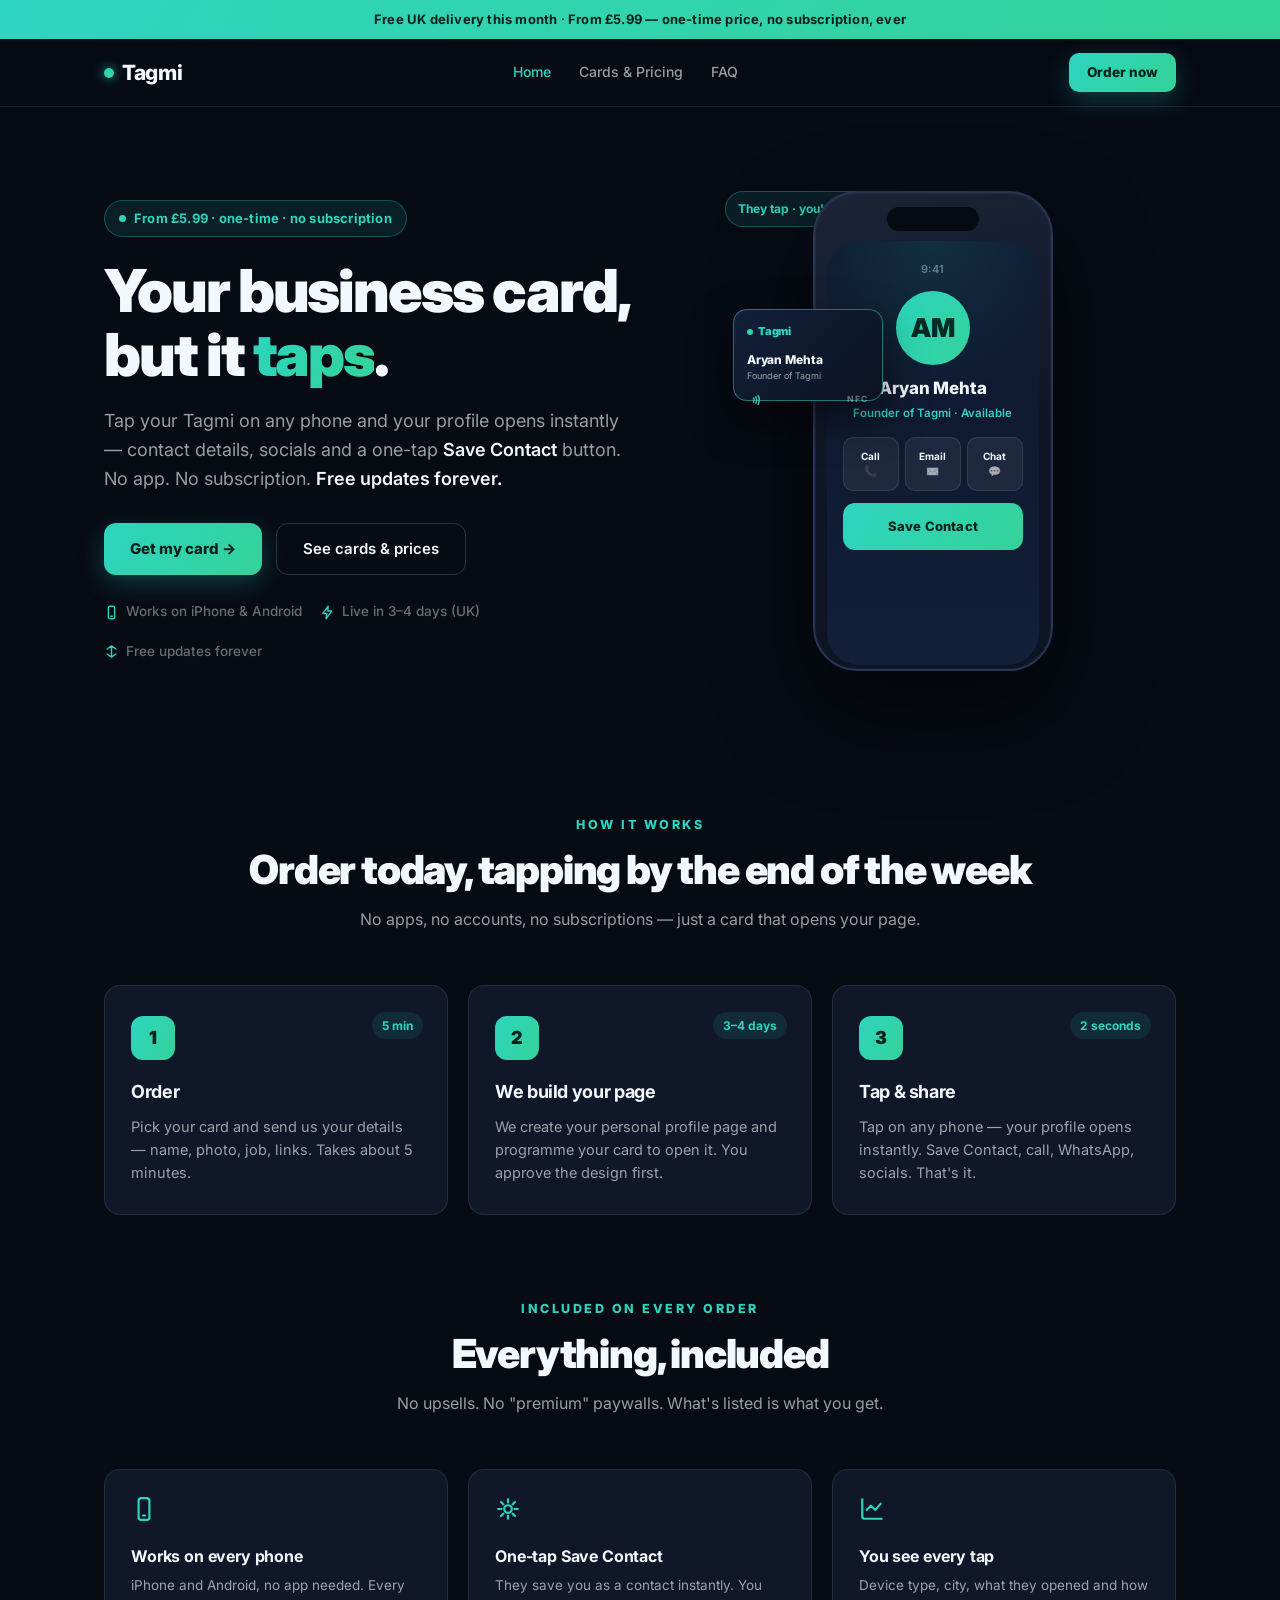
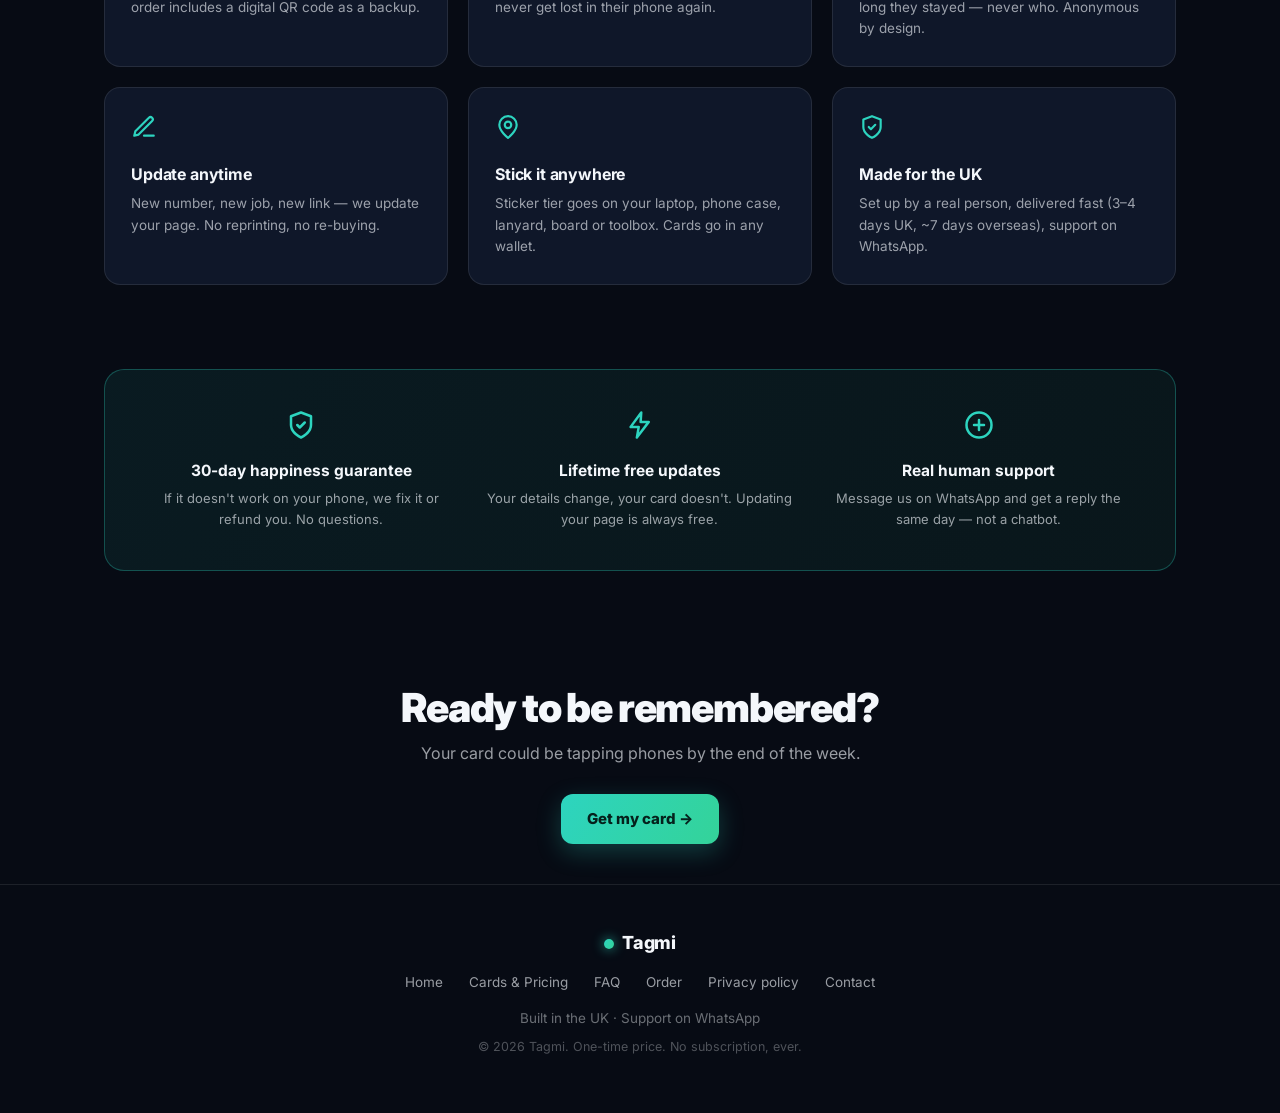
==== index.html @ ae275958 "Multi-page storefront: home, cards & pricing, order form with live total + add-ons, FAQ; cheaper tie" ====
<!DOCTYPE html>
<html lang="en">
<head>
    <meta charset="UTF-8">
    <meta name="viewport" content="width=device-width, initial-scale=1.0">
    <title>Tagmi — NFC Business Cards from £5.99 (no subscription)</title>
    <meta name="description" content="Tap your Tagmi on any phone — your contact details, socials and Save Contact open instantly. From £5.99 one-time, no app, no subscription, free updates forever.">
    <meta property="og:title" content="Tagmi — NFC Business Cards from £5.99">
    <meta property="og:description" content="One tap shares your contact details. No app. No subscription. Free updates forever.">
    <meta property="og:type" content="website">
    <meta name="theme-color" content="#070B14">
    <link rel="icon" href="data:image/svg+xml,%3Csvg xmlns='http://www.w3.org/2000/svg' viewBox='0 0 32 32'%3E%3Cdefs%3E%3ClinearGradient id='g' x1='0' y1='0' x2='1' y2='1'%3E%3Cstop offset='0' stop-color='%232DD4BF'/%3E%3Cstop offset='1' stop-color='%2334D399'/%3E%3C/linearGradient%3E%3C/defs%3E%3Crect width='32' height='32' rx='8' fill='url(%23g)'/%3E%3Ctext x='16' y='23' font-family='Arial,sans-serif' font-size='19' font-weight='800' fill='%23070B14' text-anchor='middle'%3ET%3C/text%3E%3C/svg%3E">
    <link rel="preconnect" href="https://fonts.googleapis.com">
    <link rel="preconnect" href="https://fonts.gstatic.com" crossorigin>
    <link href="https://fonts.googleapis.com/css2?family=Inter:wght@400;500;600;700;800;900&display=swap" rel="stylesheet">
    <link rel="stylesheet" href="style.css">
</head>
<body>
    <div class="announce">Free UK delivery this month <span>·</span> From £5.99 — one-time price, no subscription, ever</div>

    <nav>
        <div class="nav-inner">
            <a class="logo" href="index.html"><span class="dot"></span>Tagmi</a>
            <div class="nav-links">
                <a href="index.html" class="active">Home</a>
                <a href="cards.html">Cards &amp; Pricing</a>
                <a href="faq.html">FAQ</a>
            </div>
            <a class="btn small" href="order.html">Order now</a>
        </div>
    </nav>

    <header class="hero" id="top">
        <div class="container hero-grid">
            <div>
                <div class="kicker"><span class="pulse"></span>From £5.99 · one-time · no subscription</div>
                <h1>Your business card,<br>but it <span class="grad">taps</span>.</h1>
                <p class="hero-sub">Tap your Tagmi on any phone and your profile opens instantly — contact details, socials and a one-tap <strong>Save Contact</strong> button. No app. No subscription. <strong>Free updates forever.</strong></p>
                <div class="hero-ctas">
                    <a class="btn" href="order.html">Get my card →</a>
                    <a class="btn ghost" href="cards.html">See cards &amp; prices</a>
                </div>
                <div class="hero-trust">
                    <span><svg viewBox="0 0 24 24" fill="none" stroke-width="2.2" stroke-linecap="round" stroke-linejoin="round"><rect x="7" y="2" width="10" height="20" rx="2.5"/><line x1="11" y1="18" x2="13" y2="18"/></svg>Works on iPhone &amp; Android</span>
                    <span><svg viewBox="0 0 24 24" fill="none" stroke-width="2.2" stroke-linecap="round" stroke-linejoin="round"><path d="M13 2 4.5 13.5H11L9.5 22 19 9.5h-6.5L13 2z"/></svg>Live in 3–4 days (UK)</span>
                    <span><svg viewBox="0 0 24 24" fill="none" stroke-width="2.2" stroke-linecap="round" stroke-linejoin="round"><path d="M12 3v18M5 8l7-5 7 5M5 16l7 5 7-5"/></svg>Free updates forever</span>
                </div>
            </div>

            <div class="stage">
                <div class="float-note">They tap · you're saved</div>
                <div class="phone">
                    <div class="notch"></div>
                    <div class="screen">
                        <div class="time">9:41</div>
                        <div class="ava">AM</div>
                        <div class="nm">Aryan Mehta</div>
                        <div class="st">Founder of Tagmi · Available</div>
                        <div class="row">
                            <div class="chip"><b>Call</b>📞</div>
                            <div class="chip"><b>Email</b>✉️</div>
                            <div class="chip"><b>Chat</b>💬</div>
                        </div>
                        <div class="save">Save Contact</div>
                    </div>
                    <span class="tap-ring r2"></span>
                    <span class="tap-ring r3"></span>
                    <span class="tap-ring r4"></span>
                </div>
                <div class="tap-card">
                    <div class="tc-logo"><span class="dot"></span>Tagmi</div>
                    <div class="tc-name">Aryan Mehta</div>
                    <div class="tc-role">Founder of Tagmi</div>
                    <div class="tc-nfc">
                        <svg viewBox="0 0 24 24" fill="none" stroke-width="2.4" stroke-linecap="round"><path d="M6 8.5a8 8 0 0 1 0 7M10 6.5a12 12 0 0 1 0 11M14 4.5a16 16 0 0 1 0 15"/></svg>
                        <span>NFC</span>
                    </div>
                </div>
            </div>
        </div>
    </header>

    <section id="how">
        <div class="container">
            <div class="eyebrow">How it works</div>
            <h2>Order today, tapping by the end of the week</h2>
            <p class="sub">No apps, no accounts, no subscriptions — just a card that opens your page.</p>
            <div class="steps">
                <div class="step">
                    <div class="num">1</div>
                    <h3>Order</h3>
                    <p>Pick your card and send us your details — name, photo, job, links. Takes about 5 minutes.</p>
                    <span class="time">5 min</span>
                </div>
                <div class="step">
                    <div class="num">2</div>
                    <h3>We build your page</h3>
                    <p>We create your personal profile page and programme your card to open it. You approve the design first.</p>
                    <span class="time">3–4 days</span>
                </div>
                <div class="step">
                    <div class="num">3</div>
                    <h3>Tap &amp; share</h3>
                    <p>Tap on any phone — your profile opens instantly. Save Contact, call, WhatsApp, socials. That's it.</p>
                    <span class="time">2 seconds</span>
                </div>
            </div>
        </div>
    </section>

    <section id="included" style="padding-top: 0">
        <div class="container">
            <div class="eyebrow">Included on every order</div>
            <h2>Everything, included</h2>
            <p class="sub">No upsells. No "premium" paywalls. What's listed is what you get.</p>
            <div class="inc-grid">
                <div class="inc">
                    <svg viewBox="0 0 24 24" fill="none" stroke-width="2" stroke-linecap="round" stroke-linejoin="round"><rect x="7" y="2" width="10" height="20" rx="2.5"/><line x1="11" y1="18" x2="13" y2="18"/></svg>
                    <h4>Works on every phone</h4>
                    <p>iPhone and Android, no app needed. Every order includes a digital QR code as a backup.</p>
                </div>
                <div class="inc">
                    <svg viewBox="0 0 24 24" fill="none" stroke-width="2" stroke-linecap="round" stroke-linejoin="round"><path d="M12 3v3M12 18v3M3 12h3M18 12h3M5.6 5.6l2.1 2.1M16.3 16.3l2.1 2.1M5.6 18.4l2.1-2.1M16.3 7.7l2.1-2.1"/><circle cx="12" cy="12" r="3.5"/></svg>
                    <h4>One-tap Save Contact</h4>
                    <p>They save you as a contact instantly. You never get lost in their phone again.</p>
                </div>
                <div class="inc">
                    <svg viewBox="0 0 24 24" fill="none" stroke-width="2" stroke-linecap="round" stroke-linejoin="round"><path d="M3 3v16a2 2 0 0 0 2 2h16"/><path d="M7 13l4-4 4 4 5-6"/></svg>
                    <h4>You see every tap</h4>
                    <p>Device type, city, what they opened and how long they stayed — never who. Anonymous by design.</p>
                </div>
                <div class="inc">
                    <svg viewBox="0 0 24 24" fill="none" stroke-width="2" stroke-linecap="round" stroke-linejoin="round"><path d="M12 20h9"/><path d="M16.5 3.5a2.1 2.1 0 0 1 3 3L7 19l-4 1 1-4L16.5 3.5z"/></svg>
                    <h4>Update anytime</h4>
                    <p>New number, new job, new link — we update your page. No reprinting, no re-buying.</p>
                </div>
                <div class="inc">
                    <svg viewBox="0 0 24 24" fill="none" stroke-width="2" stroke-linecap="round" stroke-linejoin="round"><path d="M20 10c0 6-8 12-8 12s-8-6-8-12a8 8 0 0 1 16 0z"/><circle cx="12" cy="10" r="3"/></svg>
                    <h4>Stick it anywhere</h4>
                    <p>Sticker tier goes on your laptop, phone case, lanyard, board or toolbox. Cards go in any wallet.</p>
                </div>
                <div class="inc">
                    <svg viewBox="0 0 24 24" fill="none" stroke-width="2" stroke-linecap="round" stroke-linejoin="round"><path d="M12 22s8-3.5 8-10V5l-8-3-8 3v7c0 6.5 8 10 8 10z"/><path d="m9 12 2 2 4-4"/></svg>
                    <h4>Made for the UK</h4>
                    <p>Set up by a real person, delivered fast (3–4 days UK, ~7 days overseas), support on WhatsApp.</p>
                </div>
            </div>
        </div>
    </section>

    <section id="guarantee" style="padding-top: 0">
        <div class="container">
            <div class="guarantee">
                <div class="g">
                    <svg viewBox="0 0 24 24" fill="none" stroke-width="2" stroke-linecap="round" stroke-linejoin="round"><path d="M12 22s8-3.5 8-10V5l-8-3-8 3v7c0 6.5 8 10 8 10z"/><path d="m9 12 2 2 4-4"/></svg>
                    <h4>30-day happiness guarantee</h4>
                    <p>If it doesn't work on your phone, we fix it or refund you. No questions.</p>
                </div>
                <div class="g">
                    <svg viewBox="0 0 24 24" fill="none" stroke-width="2" stroke-linecap="round" stroke-linejoin="round"><path d="M13 2 4.5 13.5H11L9.5 22 19 9.5h-6.5L13 2z"/></svg>
                    <h4>Lifetime free updates</h4>
                    <p>Your details change, your card doesn't. Updating your page is always free.</p>
                </div>
                <div class="g">
                    <svg viewBox="0 0 24 24" fill="none" stroke-width="2" stroke-linecap="round" stroke-linejoin="round"><circle cx="12" cy="12" r="10"/><path d="M8 12h8M12 8v8"/></svg>
                    <h4>Real human support</h4>
                    <p>Message us on WhatsApp and get a reply the same day — not a chatbot.</p>
                </div>
            </div>
        </div>
    </section>

    <section class="final-cta">
        <div class="container">
            <h2>Ready to be remembered?</h2>
            <p>Your card could be tapping phones by the end of the week.</p>
            <a class="btn" href="order.html">Get my card →</a>
        </div>
    </section>

    <footer>
        <div class="logo"><span class="dot"></span>Tagmi</div>
        <div class="f-links">
            <a href="index.html">Home</a>
            <a href="cards.html">Cards &amp; Pricing</a>
            <a href="faq.html">FAQ</a>
            <a href="order.html">Order</a>
            <a href="privacy.html">Privacy policy</a>
            <a href="mailto:aryanjigar.jmehta@gmail.com">Contact</a>
        </div>
        <p>Built in the UK · Support on WhatsApp</p>
        <p class="f-note" style="margin-top:8px">© 2026 Tagmi. One-time price. No subscription, ever.</p>
    </footer>
</body>
</html>
---- style.css ----
/* Tagmi — shared styles for the whole shop */

:root {
    --bg: #070B14;
    --bg-soft: #0C1322;
    --bg-card: #0F1729;
    --line: rgba(255, 255, 255, 0.09);
    --line-strong: rgba(255, 255, 255, 0.16);
    --text: #F4F7FB;
    --muted: rgba(244, 247, 251, 0.62);
    --dim: rgba(244, 247, 251, 0.42);
    --accent: #2DD4BF;
    --accent-2: #34D399;
    --grad: linear-gradient(120deg, #2DD4BF 0%, #34D399 100%);
    --whatsapp: #25D366;
    --radius: 16px;
    --font: 'Inter', -apple-system, BlinkMacSystemFont, 'Segoe UI', Roboto, sans-serif;
}

* { margin: 0; padding: 0; box-sizing: border-box; }
html { scroll-behavior: smooth; }
body {
    font-family: var(--font);
    background: var(--bg);
    color: var(--text);
    line-height: 1.6;
    -webkit-font-smoothing: antialiased;
    overflow-x: hidden;
}
::selection { background: rgba(45, 212, 191, 0.3); }
img, svg { display: inline-block; }

.container { max-width: 1120px; margin: 0 auto; padding: 0 24px; }

/* Announcement bar */
.announce {
    background: var(--grad);
    color: #05211C;
    text-align: center;
    font-size: 13px;
    font-weight: 700;
    padding: 9px 16px;
    letter-spacing: 0.2px;
}
.announce span { font-weight: 500; }

/* Nav */
nav {
    position: sticky; top: 0; z-index: 50;
    background: rgba(7, 11, 20, 0.82);
    backdrop-filter: blur(14px);
    -webkit-backdrop-filter: blur(14px);
    border-bottom: 1px solid var(--line);
}
.nav-inner { display: flex; align-items: center; justify-content: space-between; padding: 14px 24px; max-width: 1120px; margin: 0 auto; gap: 16px; }
.logo { font-size: 21px; font-weight: 800; letter-spacing: -0.3px; text-decoration: none; color: var(--text); display: flex; align-items: center; gap: 8px; }
.logo .dot {
    width: 10px; height: 10px; border-radius: 50%;
    background: var(--grad);
    box-shadow: 0 0 12px rgba(45, 212, 191, 0.8);
    display: inline-block;
}
.nav-links { display: flex; align-items: center; gap: 24px; }
.nav-links a { color: var(--muted); text-decoration: none; font-size: 14px; font-weight: 500; transition: color 0.15s; padding: 4px 2px; }
.nav-links a:hover { color: var(--text); }
.nav-links a.active { color: var(--accent); }

/* Buttons */
.btn {
    display: inline-flex; align-items: center; justify-content: center; gap: 8px;
    background: var(--grad); color: #05211C; font-weight: 800;
    padding: 13px 26px; border-radius: 12px; text-decoration: none;
    font-size: 15px; border: none; cursor: pointer;
    transition: transform 0.15s ease, box-shadow 0.15s ease, filter 0.15s ease;
    box-shadow: 0 8px 24px rgba(45, 212, 191, 0.25);
}
.btn:hover { transform: translateY(-2px); filter: brightness(1.05); box-shadow: 0 12px 30px rgba(45, 212, 191, 0.35); }
.btn.ghost { background: transparent; color: var(--text); border: 1px solid var(--line-strong); box-shadow: none; font-weight: 600; }
.btn.ghost:hover { border-color: rgba(45, 212, 191, 0.6); color: var(--accent); box-shadow: none; }
.btn.small { padding: 9px 18px; font-size: 13.5px; border-radius: 10px; }
.btn.whatsapp { background: var(--whatsapp); box-shadow: 0 8px 24px rgba(37, 211, 102, 0.25); }

/* Page header (subpages) */
.page-head { padding: 72px 0 40px; text-align: center; }
.page-head .kicker { justify-content: center; }
.page-head h1 { font-size: clamp(2.1rem, 4.5vw, 3rem); letter-spacing: -0.03em; font-weight: 900; margin-bottom: 14px; }
.page-head p { color: var(--muted); max-width: 560px; margin: 0 auto; font-size: 16.5px; }

/* Hero (home) */
.hero { position: relative; padding: 84px 0 60px; }
.hero-grid { display: grid; grid-template-columns: 1.05fr 0.95fr; gap: 48px; align-items: center; }
.kicker {
    display: inline-flex; align-items: center; gap: 8px;
    background: rgba(45, 212, 191, 0.1); border: 1px solid rgba(45, 212, 191, 0.3);
    color: var(--accent); font-size: 13px; font-weight: 700;
    padding: 7px 14px; border-radius: 100px; margin-bottom: 22px; letter-spacing: 0.2px;
}
.kicker .pulse { width: 7px; height: 7px; border-radius: 50%; background: var(--accent); animation: blink 2s infinite; }
@keyframes blink { 0%, 100% { opacity: 1; } 50% { opacity: 0.25; } }
h1 { font-size: clamp(2.5rem, 5vw, 3.7rem); line-height: 1.08; letter-spacing: -0.035em; font-weight: 900; margin-bottom: 20px; }
h1 .grad { background: var(--grad); -webkit-background-clip: text; background-clip: text; color: transparent; }
.hero-sub { font-size: 18px; color: var(--muted); max-width: 520px; margin-bottom: 30px; }
.hero-sub strong { color: var(--text); font-weight: 600; }
.hero-ctas { display: flex; gap: 14px; flex-wrap: wrap; margin-bottom: 26px; }
.hero-trust { display: flex; flex-wrap: wrap; gap: 18px; color: var(--dim); font-size: 13.5px; font-weight: 500; }
.hero-trust span { display: inline-flex; align-items: center; gap: 7px; }
.hero-trust svg { width: 15px; height: 15px; stroke: var(--accent); }

/* Phone + card demo */
.stage { position: relative; width: 100%; max-width: 400px; margin: 0 auto; }
.phone {
    width: 240px; height: 480px; margin: 0 auto;
    background: linear-gradient(165deg, #1B2438, #0D1424 60%);
    border: 2px solid #2A3556;
    border-radius: 44px;
    padding: 12px;
    box-shadow: 0 40px 90px rgba(0, 0, 0, 0.55), 0 0 0 1px rgba(255, 255, 255, 0.04) inset;
    position: relative;
}
.phone .notch { width: 92px; height: 24px; background: #060A12; border-radius: 100px; margin: 2px auto 10px; }
.screen {
    background: linear-gradient(180deg, #0E1830 0%, #101B33 55%, #12203A 100%);
    border-radius: 32px; height: 424px; padding: 20px 16px; text-align: center;
    position: relative; overflow: hidden;
}
.screen::after { content: ""; position: absolute; inset: 0; background: radial-gradient(120% 60% at 50% 0%, rgba(45,212,191,0.12), transparent 60%); pointer-events: none; }
.screen .time { font-size: 11px; color: var(--dim); font-weight: 600; margin-bottom: 12px; }
.screen .ava {
    width: 74px; height: 74px; border-radius: 50%; margin: 0 auto 10px;
    background: var(--grad); color: #05211C; font-weight: 900; font-size: 26px;
    display: flex; align-items: center; justify-content: center;
}
.screen .nm { font-weight: 800; font-size: 17px; letter-spacing: -0.01em; }
.screen .st { font-size: 11.5px; color: var(--accent); font-weight: 600; margin: 2px 0 14px; }
.screen .row { display: flex; gap: 6px; margin-bottom: 6px; }
.screen .chip {
    flex: 1; background: rgba(255, 255, 255, 0.06); border: 1px solid rgba(255, 255, 255, 0.1);
    border-radius: 10px; padding: 10px 4px; font-size: 10.5px; color: var(--muted); font-weight: 500;
}
.screen .chip b { display: block; font-size: 10px; color: var(--text); font-weight: 700; }
.screen .save {
    margin-top: 12px; background: var(--grad); color: #05211C; font-weight: 800; font-size: 13px;
    border-radius: 12px; padding: 13px; letter-spacing: 0.2px;
}
.tap-ring { position: absolute; right: -34px; top: 96px; width: 62px; height: 62px; border-radius: 50%; border: 2px solid rgba(45, 212, 191, 0.55); opacity: 0; }
.tap-ring.r2 { animation: ring 3.2s ease-out 0s infinite; }
.tap-ring.r3 { animation: ring 3.2s ease-out 1.1s infinite; }
.tap-ring.r4 { animation: ring 3.2s ease-out 2.2s infinite; }
@keyframes ring {
    0% { transform: scale(0.35); opacity: 0.8; }
    70% { opacity: 0; }
    100% { transform: scale(1.35); opacity: 0; }
}
.tap-card {
    position: absolute; left: 0; top: 118px; width: 150px; height: 92px;
    background: linear-gradient(135deg, #12203A, #0B1222);
    border: 1px solid rgba(45, 212, 191, 0.5);
    border-radius: 14px; padding: 13px;
    box-shadow: 0 18px 40px rgba(0, 0, 0, 0.5);
    animation: tap 4.4s ease-in-out infinite;
    z-index: 2;
}
@keyframes tap {
    0%, 14% { transform: translate(0, 0) rotate(-5deg); }
    30%, 52% { transform: translate(212px, -34px) rotate(3deg); }
    66%, 100% { transform: translate(0, 0) rotate(-5deg); }
}
.tap-card .tc-logo { font-size: 11px; font-weight: 900; letter-spacing: -0.01em; color: var(--accent); display: flex; align-items: center; gap: 5px; }
.tap-card .tc-logo .dot { width: 6px; height: 6px; border-radius: 50%; background: var(--grad); display: inline-block; }
.tap-card .tc-name { font-size: 12px; font-weight: 800; margin-top: 9px; letter-spacing: -0.01em; }
.tap-card .tc-role { font-size: 9px; color: var(--muted); }
.tap-card .tc-nfc { margin-top: 9px; display: flex; align-items: center; justify-content: space-between; }
.tap-card .tc-nfc svg { width: 20px; height: 14px; stroke: var(--accent); }
.tap-card .tc-nfc span { font-size: 8.5px; font-weight: 700; color: var(--dim); letter-spacing: 1.5px; }
.float-note {
    position: absolute; left: -8px; top: 0;
    background: rgba(45, 212, 191, 0.1); border: 1px solid rgba(45, 212, 191, 0.3);
    color: var(--accent); font-size: 12px; font-weight: 700;
    padding: 7px 12px; border-radius: 100px;
}

/* Sections */
section { padding: 84px 0; }
.eyebrow { text-align: center; font-size: 12.5px; font-weight: 800; letter-spacing: 2.5px; color: var(--accent); text-transform: uppercase; margin-bottom: 12px; }
h2 { text-align: center; font-size: clamp(1.8rem, 3.4vw, 2.5rem); letter-spacing: -0.03em; font-weight: 900; line-height: 1.15; margin-bottom: 14px; }
.sub { text-align: center; color: var(--muted); max-width: 600px; margin: 0 auto 52px; font-size: 16px; }

/* How it works */
.steps { display: grid; grid-template-columns: repeat(3, 1fr); gap: 20px; }
.step {
    background: var(--bg-card); border: 1px solid var(--line); border-radius: var(--radius);
    padding: 30px 26px; position: relative; transition: transform 0.2s ease, border-color 0.2s ease;
}
.step:hover { transform: translateY(-4px); border-color: rgba(45, 212, 191, 0.4); }
.step .num {
    width: 44px; height: 44px; border-radius: 12px; background: var(--grad);
    color: #05211C; font-weight: 900; font-size: 18px;
    display: flex; align-items: center; justify-content: center; margin-bottom: 18px;
}
.step h3 { font-size: 18px; letter-spacing: -0.02em; margin-bottom: 8px; }
.step p { font-size: 14.5px; color: var(--muted); }
.step .time { position: absolute; top: 26px; right: 24px; font-size: 12px; font-weight: 700; color: var(--accent); background: rgba(45,212,191,0.1); padding: 4px 10px; border-radius: 100px; }

/* Product tiers */
.plans { display: grid; grid-template-columns: repeat(3, 1fr); gap: 20px; align-items: stretch; }
.plan {
    background: var(--bg-card); border: 1px solid var(--line); border-radius: 20px;
    padding: 32px 26px 26px; display: flex; flex-direction: column; position: relative;
    transition: transform 0.2s ease, border-color 0.2s ease;
}
.plan:hover { transform: translateY(-4px); }
.plan .ribbon {
    position: absolute; top: -13px; left: 50%; transform: translateX(-50%);
    background: var(--grad); color: #05211C; font-size: 11.5px; font-weight: 800;
    padding: 5px 14px; border-radius: 100px; letter-spacing: 0.6px; text-transform: uppercase;
    white-space: nowrap;
}
.plan .tag { font-size: 12px; font-weight: 800; letter-spacing: 1.6px; text-transform: uppercase; color: var(--dim); margin-bottom: 8px; }
.plan h3 { font-size: 21px; letter-spacing: -0.02em; margin-bottom: 2px; }
.plan .desc { font-size: 13.5px; color: var(--muted); margin-bottom: 18px; }
.plan .price { font-size: 38px; font-weight: 900; letter-spacing: -0.03em; }
.plan .price small { font-size: 13px; font-weight: 500; color: var(--dim); }
.plan .vs { display: inline-flex; align-items: center; gap: 6px; font-size: 12.5px; color: var(--muted); margin-top: 2px; }
.plan .vs s { color: var(--dim); }
.plan ul { list-style: none; margin: 22px 0 24px; flex-grow: 1; }
.plan li { font-size: 14px; color: var(--muted); padding: 6px 0; display: flex; gap: 10px; align-items: flex-start; }
.plan li svg { width: 16px; height: 16px; stroke: var(--accent); flex-shrink: 0; margin-top: 3px; }
.plan .btn { width: 100%; }
.plan.popular { border-color: rgba(45, 212, 191, 0.55); box-shadow: 0 0 50px rgba(45, 212, 191, 0.12); background: linear-gradient(180deg, rgba(45,212,191,0.06), var(--bg-card) 40%); }
.plan.popular .tag { color: var(--accent); }

/* Add-ons */
.addons { display: grid; grid-template-columns: repeat(3, 1fr); gap: 20px; }
.addon { background: var(--bg-card); border: 1px solid var(--line); border-radius: var(--radius); padding: 26px; text-align: center; }
.addon .a-price { font-size: 26px; font-weight: 900; color: var(--accent); margin-bottom: 6px; letter-spacing: -0.02em; }
.addon .a-price small { font-size: 13px; color: var(--dim); font-weight: 500; }
.addon h4 { font-size: 15.5px; margin-bottom: 6px; }
.addon p { font-size: 13px; color: var(--muted); }

/* Compare table */
.compare-wrap { border: 1px solid var(--line); border-radius: 20px; overflow: hidden; background: var(--bg-card); max-width: 900px; margin: 0 auto; }
table { width: 100%; border-collapse: collapse; font-size: 14.5px; }
th, td { padding: 15px 20px; text-align: left; border-bottom: 1px solid var(--line); }
tr:last-child th, tr:last-child td { border-bottom: none; }
thead th { font-size: 13px; letter-spacing: 0.4px; text-transform: uppercase; color: var(--dim); font-weight: 700; background: rgba(255, 255, 255, 0.02); }
thead th.col-tagmi { color: var(--accent); }
td:first-child { color: var(--muted); }
.col-tagmi { background: rgba(45, 212, 191, 0.05); }
.yes { color: var(--accent); font-weight: 700; }
.no { color: var(--dim); }
.col-tagmi .yes { font-weight: 800; }

/* Includes grid */
.inc-grid { display: grid; grid-template-columns: repeat(3, 1fr); gap: 20px; }
.inc { background: var(--bg-card); border: 1px solid var(--line); border-radius: var(--radius); padding: 26px; transition: border-color 0.2s ease; }
.inc:hover { border-color: rgba(45, 212, 191, 0.35); }
.inc svg { width: 26px; height: 26px; stroke: var(--accent); margin-bottom: 14px; }
.inc h4 { font-size: 16px; letter-spacing: -0.01em; margin-bottom: 6px; }
.inc p { font-size: 13.5px; color: var(--muted); }

/* Guarantee band */
.guarantee {
    background: linear-gradient(120deg, rgba(45,212,191,0.08), rgba(52,211,153,0.06));
    border: 1px solid rgba(45, 212, 191, 0.3); border-radius: 20px;
    padding: 40px; display: grid; grid-template-columns: repeat(3, 1fr); gap: 26px; text-align: center;
}
.guarantee .g svg { width: 30px; height: 30px; stroke: var(--accent); margin-bottom: 12px; }
.guarantee .g h4 { font-size: 15.5px; margin-bottom: 4px; }
.guarantee .g p { font-size: 13px; color: var(--muted); }

/* Order form */
.order-box {
    max-width: 660px; margin: 0 auto; background: var(--bg-card);
    border: 1px solid var(--line); border-radius: 22px; padding: 38px;
}
label { display: block; font-size: 13.5px; font-weight: 600; color: var(--muted); margin: 18px 0 7px; }
label .req { color: var(--accent); }
label .hint { color: var(--dim); font-weight: 400; }
input[type="text"], select, textarea {
    width: 100%; background: rgba(255, 255, 255, 0.05); border: 1px solid var(--line-strong);
    border-radius: 12px; padding: 13px 15px; color: var(--text); font-size: 14.5px; font-family: inherit;
    transition: border-color 0.15s ease, background 0.15s ease;
}
input[type="text"]:focus, select:focus, textarea:focus { outline: none; border-color: var(--accent); background: rgba(255, 255, 255, 0.07); }
input::placeholder, textarea::placeholder { color: rgba(244, 247, 251, 0.3); }
select option { background: #0F1729; }
.qty-row { display: flex; align-items: center; gap: 14px; background: rgba(255, 255, 255, 0.05); border: 1px solid var(--line-strong); border-radius: 12px; padding: 12px 15px; }
.qty-row .q-name { flex: 1; font-size: 14px; color: var(--muted); }
.qty-row .q-name b { color: var(--text); font-weight: 600; }
.qty-row .q-price { color: var(--accent); font-weight: 700; font-size: 13.5px; white-space: nowrap; }
.qty { width: 64px; text-align: center; background: rgba(255,255,255,0.05); border: 1px solid var(--line-strong); border-radius: 10px; padding: 9px; color: var(--text); font-size: 14.5px; font-family: inherit; }
.qty:focus { outline: none; border-color: var(--accent); }
.tick { display: flex; align-items: center; gap: 12px; background: rgba(255, 255, 255, 0.05); border: 1px solid var(--line-strong); border-radius: 12px; padding: 14px 15px; cursor: pointer; }
.tick input { width: 18px; height: 18px; accent-color: var(--accent); flex-shrink: 0; }
.tick .t-name { flex: 1; font-size: 14px; color: var(--muted); }
.tick .t-name b { color: var(--text); font-weight: 600; }
.tick .t-price { color: var(--accent); font-weight: 700; font-size: 13.5px; }
.total-box {
    margin-top: 24px; background: rgba(45, 212, 191, 0.08); border: 1px solid rgba(45, 212, 191, 0.35);
    border-radius: 14px; padding: 18px 20px; display: flex; justify-content: space-between; align-items: center;
}
.total-box .t-label { font-size: 14px; color: var(--muted); font-weight: 600; }
.total-box .t-val { font-size: 28px; font-weight: 900; letter-spacing: -0.02em; color: var(--accent); }
.order-cta { margin-top: 20px; }
.order-cta .btn { width: 100%; padding: 16px; font-size: 16px; }
.order-cta small { display: block; text-align: center; margin-top: 12px; color: var(--dim); font-size: 12.5px; }
.order-cta .email-fallback { color: var(--muted); text-decoration: underline; }
.order-foot { display: flex; justify-content: center; gap: 22px; margin-top: 18px; font-size: 12.5px; color: var(--dim); flex-wrap: wrap; }
.order-foot span { display: inline-flex; align-items: center; gap: 6px; }
.order-foot svg { width: 14px; height: 14px; stroke: var(--accent); }

/* FAQ */
.faq-list { max-width: 760px; margin: 0 auto; }
details { background: var(--bg-card); border: 1px solid var(--line); border-radius: 14px; margin-bottom: 10px; overflow: hidden; }
details[open] { border-color: rgba(45, 212, 191, 0.35); }
summary {
    cursor: pointer; font-weight: 600; font-size: 15.5px; padding: 19px 22px;
    display: flex; justify-content: space-between; align-items: center; gap: 16px;
    list-style: none;
}
summary::-webkit-details-marker { display: none; }
summary .chev { transition: transform 0.2s ease; color: var(--accent); flex-shrink: 0; }
details[open] summary .chev { transform: rotate(45deg); }
details p { font-size: 14.5px; color: var(--muted); padding: 0 22px 20px; }

/* Final CTA */
.final-cta { text-align: center; padding: 30px 0 0; }
.final-cta h2 { margin-bottom: 10px; }
.final-cta p { color: var(--muted); margin-bottom: 28px; font-size: 16px; }

/* Footer */
footer { border-top: 1px solid var(--line); padding: 44px 24px 56px; margin-top: 40px; text-align: center; color: var(--dim); font-size: 13.5px; }
footer .logo { justify-content: center; margin-bottom: 12px; font-size: 18px; }
footer a { color: var(--muted); text-decoration: none; }
footer a:hover { color: var(--text); }
footer .f-links { display: flex; justify-content: center; gap: 26px; margin: 14px 0; flex-wrap: wrap; }
footer .f-note { font-size: 12.5px; color: rgba(244, 247, 251, 0.3); }

/* Responsive */
@media (max-width: 960px) {
    .hero-grid { grid-template-columns: 1fr; text-align: center; }
    .hero-sub { margin-left: auto; margin-right: auto; }
    .hero-ctas, .hero-trust { justify-content: center; }
    .stage { margin-top: 40px; }
    .steps, .plans, .inc-grid, .guarantee, .addons { grid-template-columns: 1fr; }
    .tap-card { left: 50%; margin-left: -190px; }
    .compare-wrap { overflow-x: auto; }
    table { min-width: 640px; }
    .nav-links { display: none; }
}
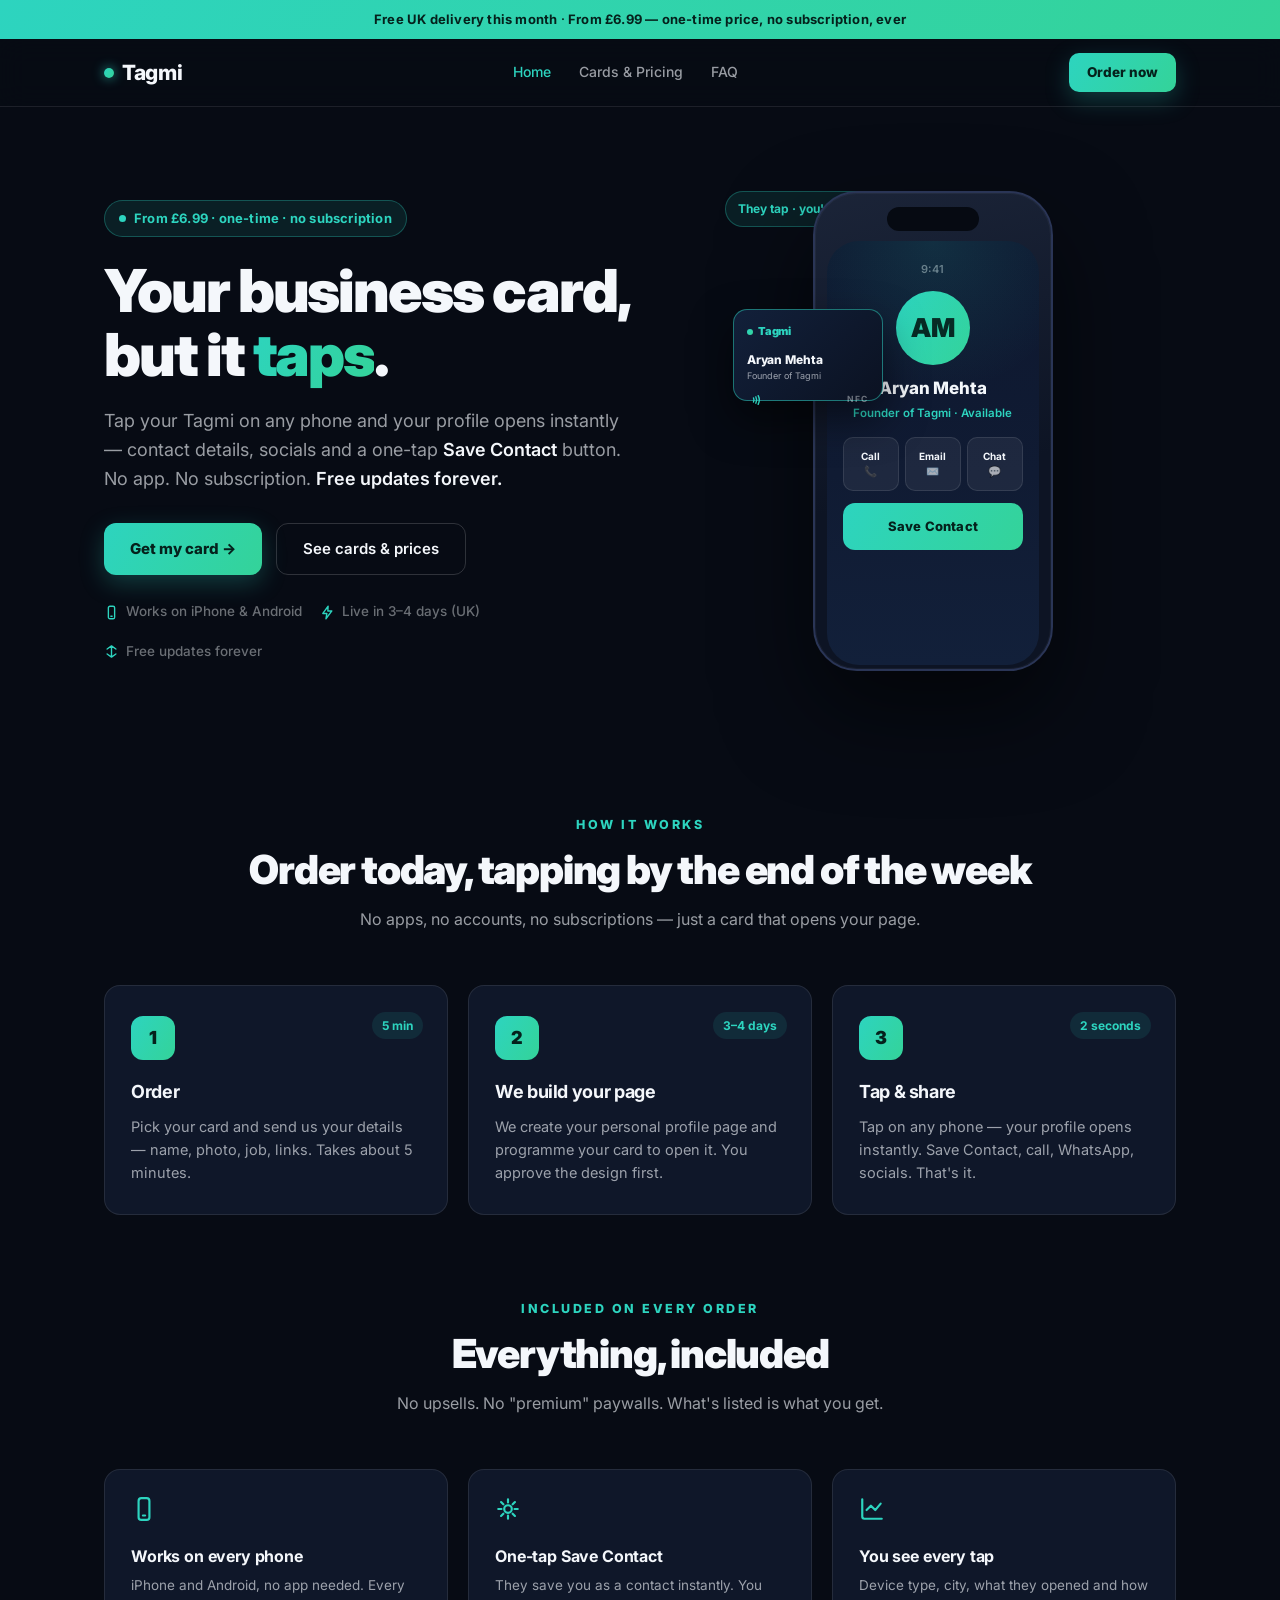
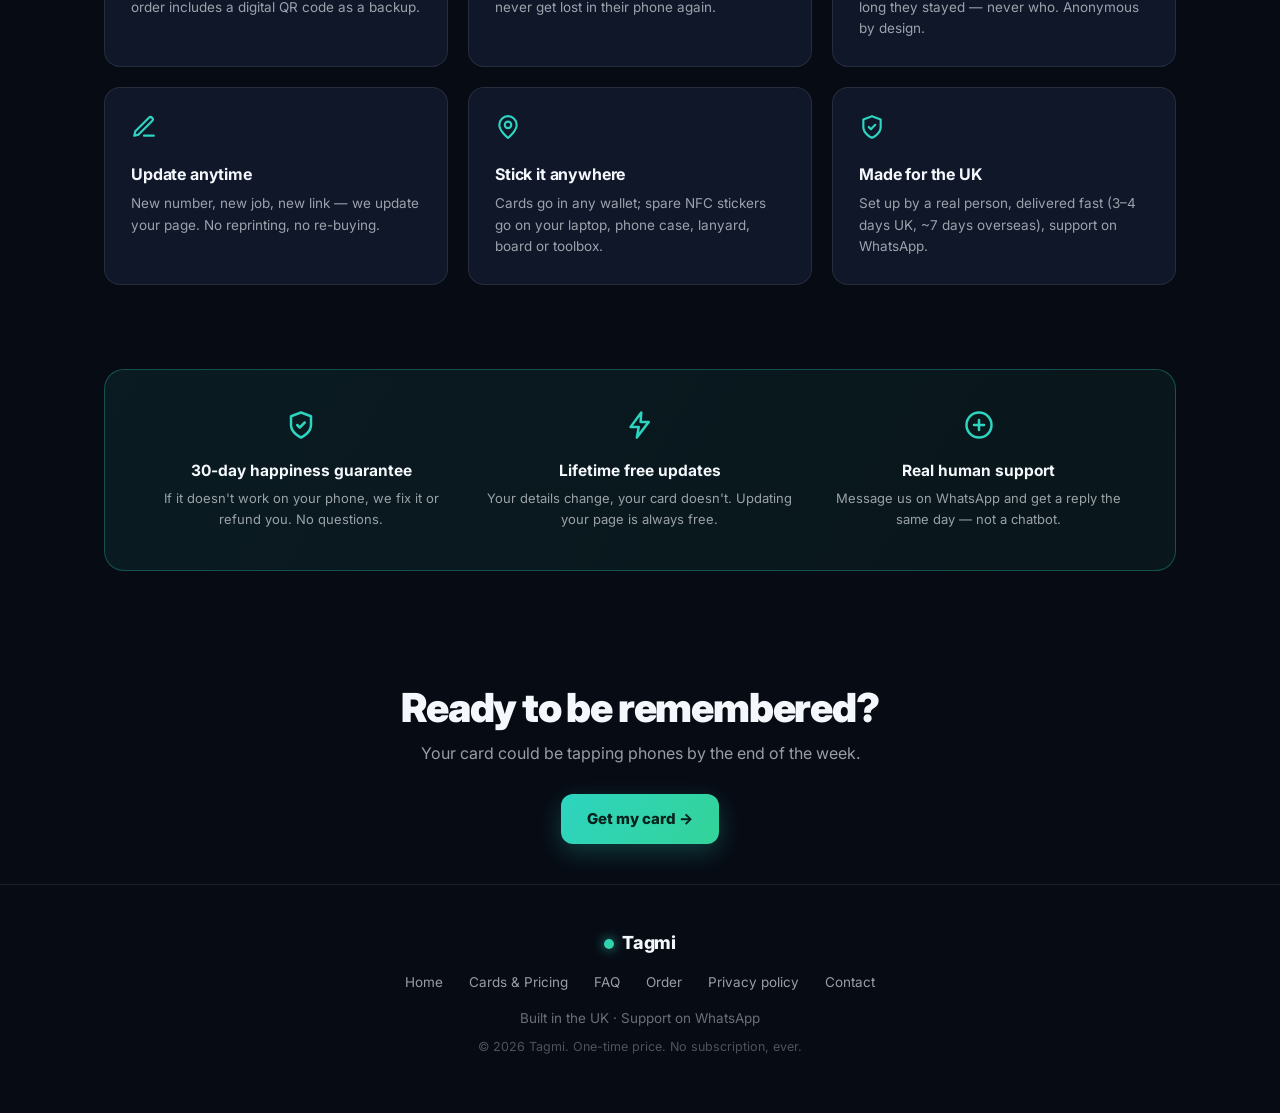
==== commit 3ab514fb: "Rework tiers: Basic PVC+sticker £6.99 / Standard metal+sticker £9.99 / Premium metal+custom domain £" ====
--- a/index.html
+++ b/index.html
@@ -3,9 +3,9 @@
 <head>
     <meta charset="UTF-8">
     <meta name="viewport" content="width=device-width, initial-scale=1.0">
-    <title>Tagmi — NFC Business Cards from £5.99 (no subscription)</title>
-    <meta name="description" content="Tap your Tagmi on any phone — your contact details, socials and Save Contact open instantly. From £5.99 one-time, no app, no subscription, free updates forever.">
-    <meta property="og:title" content="Tagmi — NFC Business Cards from £5.99">
+    <title>Tagmi — NFC Business Cards from £6.99 (no subscription)</title>
+    <meta name="description" content="Tap your Tagmi on any phone — your contact details, socials and Save Contact open instantly. From £6.99 one-time, no app, no subscription, free updates forever.">
+    <meta property="og:title" content="Tagmi — NFC Business Cards from £6.99">
     <meta property="og:description" content="One tap shares your contact details. No app. No subscription. Free updates forever.">
     <meta property="og:type" content="website">
     <meta name="theme-color" content="#070B14">
@@ -16,7 +16,7 @@
     <link rel="stylesheet" href="style.css">
 </head>
 <body>
-    <div class="announce">Free UK delivery this month <span>·</span> From £5.99 — one-time price, no subscription, ever</div>
+    <div class="announce">Free UK delivery this month <span>·</span> From £6.99 — one-time price, no subscription, ever</div>
 
     <nav>
         <div class="nav-inner">
@@ -33,7 +33,7 @@
     <header class="hero" id="top">
         <div class="container hero-grid">
             <div>
-                <div class="kicker"><span class="pulse"></span>From £5.99 · one-time · no subscription</div>
+                <div class="kicker"><span class="pulse"></span>From £6.99 · one-time · no subscription</div>
                 <h1>Your business card,<br>but it <span class="grad">taps</span>.</h1>
                 <p class="hero-sub">Tap your Tagmi on any phone and your profile opens instantly — contact details, socials and a one-tap <strong>Save Contact</strong> button. No app. No subscription. <strong>Free updates forever.</strong></p>
                 <div class="hero-ctas">
@@ -137,7 +137,7 @@
                 <div class="inc">
                     <svg viewBox="0 0 24 24" fill="none" stroke-width="2" stroke-linecap="round" stroke-linejoin="round"><path d="M20 10c0 6-8 12-8 12s-8-6-8-12a8 8 0 0 1 16 0z"/><circle cx="12" cy="10" r="3"/></svg>
                     <h4>Stick it anywhere</h4>
-                    <p>Sticker tier goes on your laptop, phone case, lanyard, board or toolbox. Cards go in any wallet.</p>
+                    <p>Cards go in any wallet; spare NFC stickers go on your laptop, phone case, lanyard, board or toolbox.</p>
                 </div>
                 <div class="inc">
                     <svg viewBox="0 0 24 24" fill="none" stroke-width="2" stroke-linecap="round" stroke-linejoin="round"><path d="M12 22s8-3.5 8-10V5l-8-3-8 3v7c0 6.5 8 10 8 10z"/><path d="m9 12 2 2 4-4"/></svg>
--- a/style.css
+++ b/style.css
@@ -79,6 +79,16 @@
 .btn.ghost:hover { border-color: rgba(45, 212, 191, 0.6); color: var(--accent); box-shadow: none; }
 .btn.small { padding: 9px 18px; font-size: 13.5px; border-radius: 10px; }
 .btn.whatsapp { background: var(--whatsapp); box-shadow: 0 8px 24px rgba(37, 211, 102, 0.25); }
+.pay-row { display: grid; grid-template-columns: 1fr 1fr; gap: 12px; margin-top: 20px; }
+.pay-row .btn { width: 100%; padding: 15px 14px; font-size: 14.5px; white-space: nowrap; }
+.pay-row .btn.whatsapp { grid-column: 1 / -1; font-size: 16px; padding: 17px; }
+.pay-row .btn.pay { background: #fff; color: #05211C; box-shadow: 0 8px 24px rgba(255, 255, 255, 0.08); }
+.pay-row .btn.pay:hover { filter: brightness(0.97); box-shadow: 0 12px 30px rgba(255, 255, 255, 0.12); }
+.pay-row .btn.pay svg { flex-shrink: 0; }
+@media (max-width: 560px) {
+    .pay-row { grid-template-columns: 1fr; }
+    .pay-row .btn.whatsapp { grid-column: 1; }
+}
 
 /* Page header (subpages) */
 .page-head { padding: 72px 0 40px; text-align: center; }
@@ -202,7 +212,7 @@
 .step .time { position: absolute; top: 26px; right: 24px; font-size: 12px; font-weight: 700; color: var(--accent); background: rgba(45,212,191,0.1); padding: 4px 10px; border-radius: 100px; }
 
 /* Product tiers */
-.plans { display: grid; grid-template-columns: repeat(3, 1fr); gap: 20px; align-items: stretch; }
+.plans { display: grid; grid-template-columns: repeat(auto-fit, minmax(235px, 1fr)); gap: 20px; align-items: stretch; }
 .plan {
     background: var(--bg-card); border: 1px solid var(--line); border-radius: 20px;
     padding: 32px 26px 26px; display: flex; flex-direction: column; position: relative;
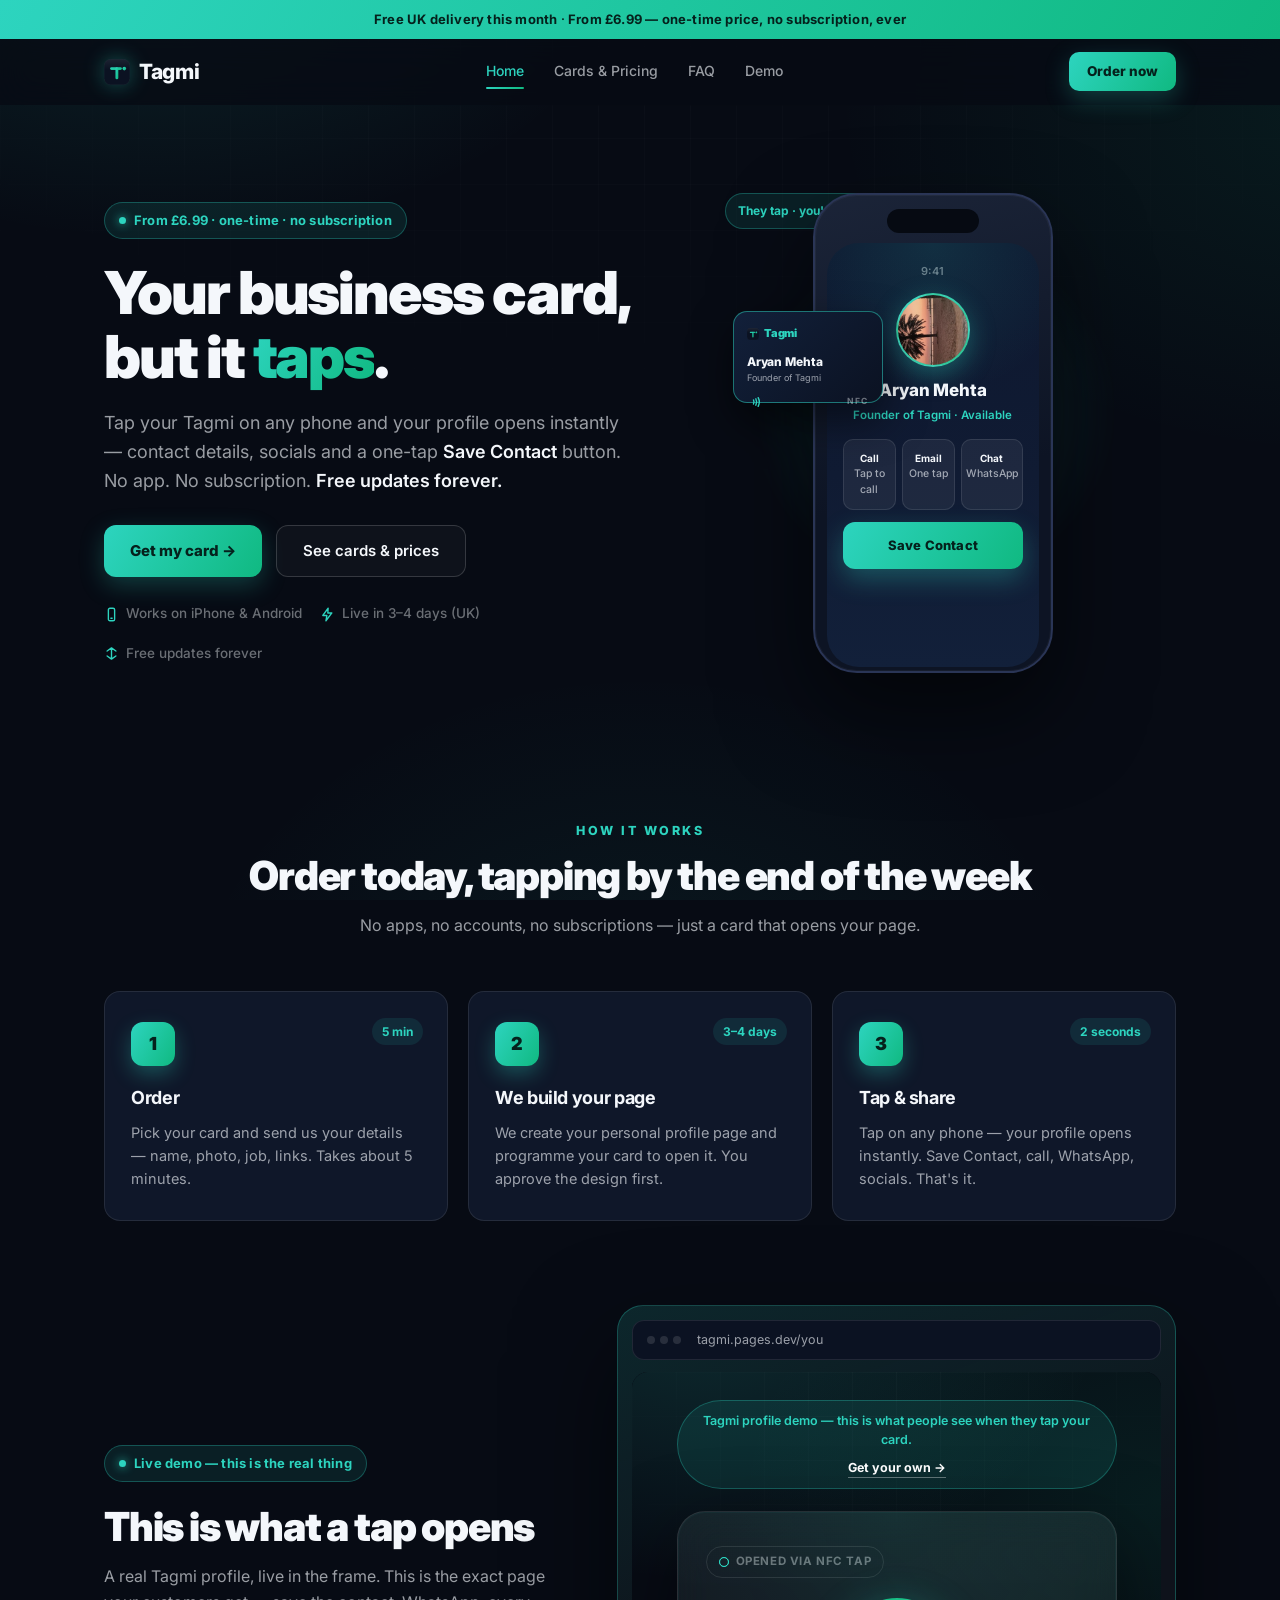
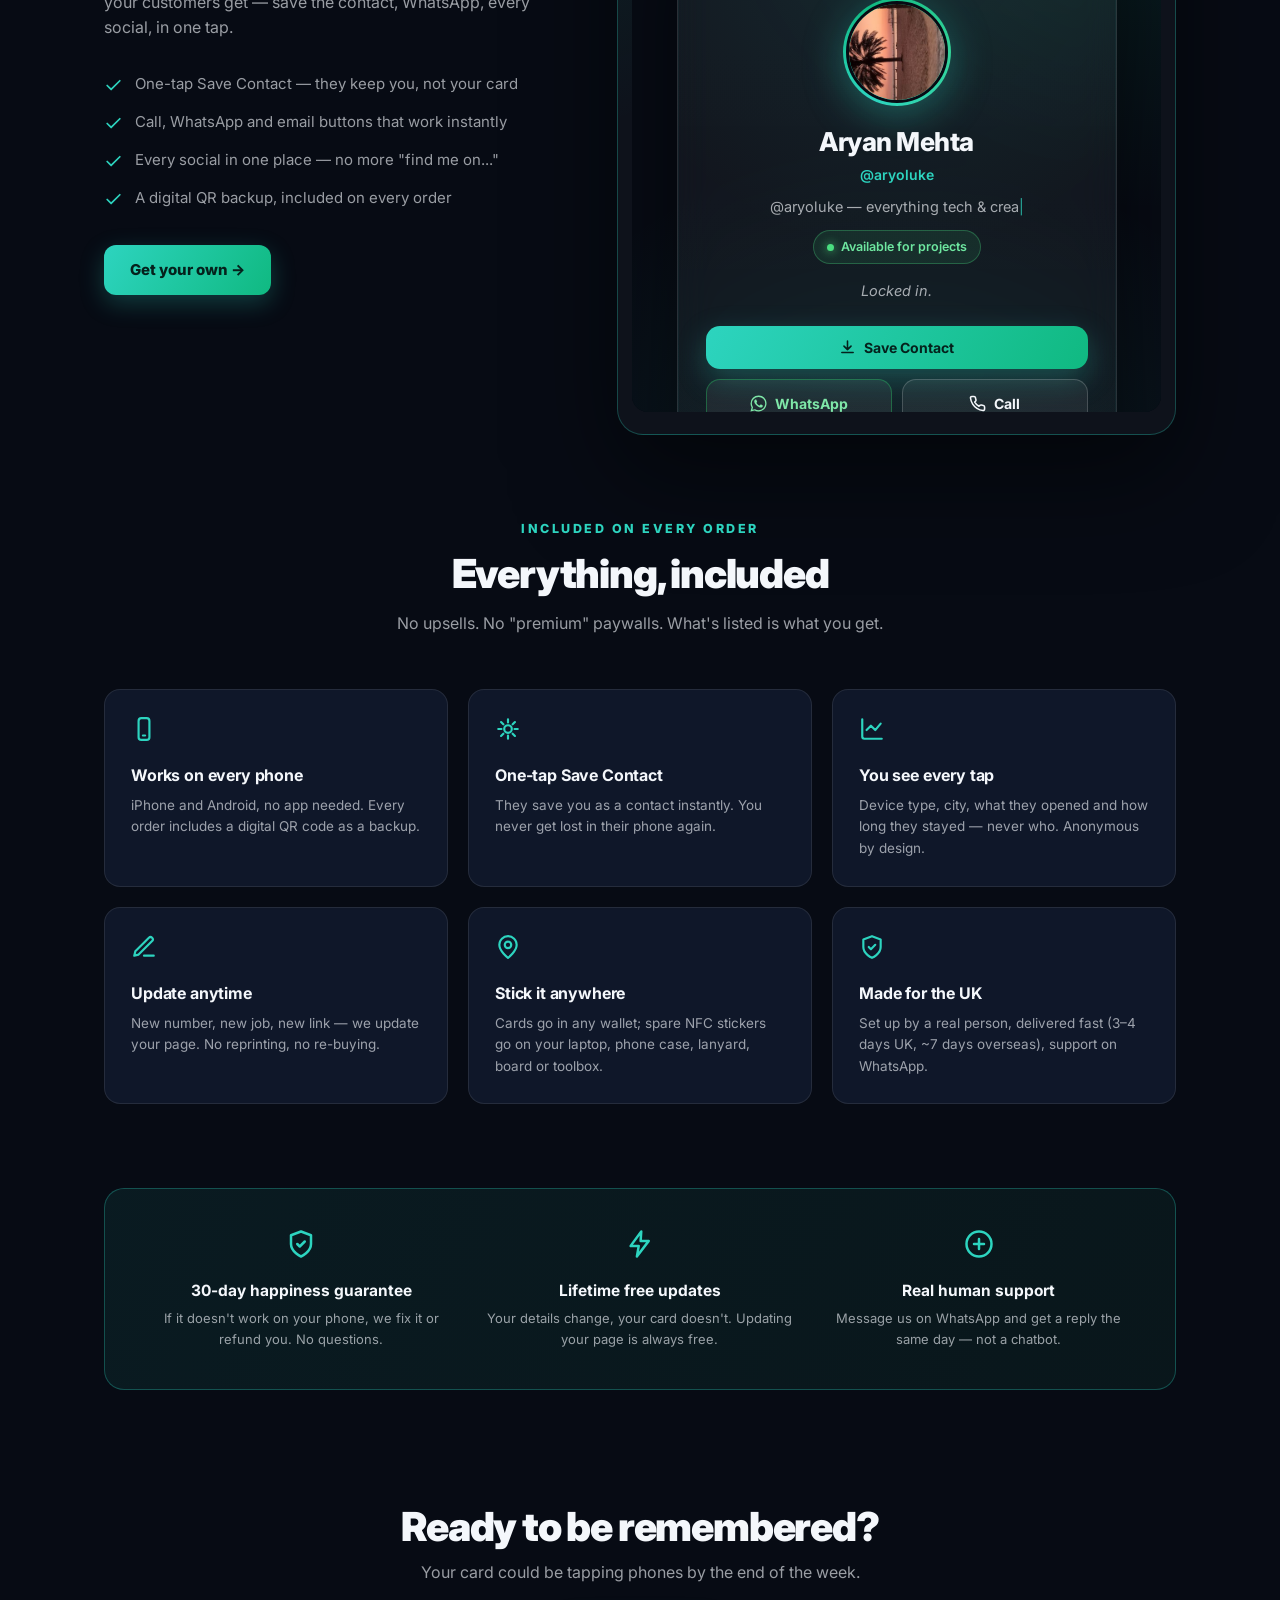
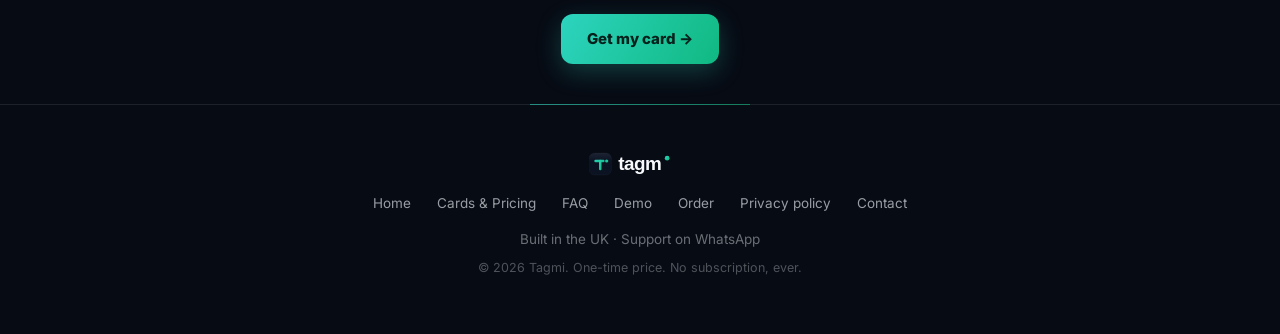
==== commit edc76b9c: "Premium redesign: new Tagmi logo, model demo page, upleveled styles - Replace bright-tile logo with " ====
--- a/index.html
+++ b/index.html
@@ -9,7 +9,7 @@
     <meta property="og:description" content="One tap shares your contact details. No app. No subscription. Free updates forever.">
     <meta property="og:type" content="website">
     <meta name="theme-color" content="#070B14">
-    <link rel="icon" href="data:image/svg+xml,%3Csvg xmlns='http://www.w3.org/2000/svg' viewBox='0 0 32 32'%3E%3Cdefs%3E%3ClinearGradient id='g' x1='0' y1='0' x2='1' y2='1'%3E%3Cstop offset='0' stop-color='%232DD4BF'/%3E%3Cstop offset='1' stop-color='%2334D399'/%3E%3C/linearGradient%3E%3C/defs%3E%3Crect width='32' height='32' rx='8' fill='url(%23g)'/%3E%3Ctext x='16' y='23' font-family='Arial,sans-serif' font-size='19' font-weight='800' fill='%23070B14' text-anchor='middle'%3ET%3C/text%3E%3C/svg%3E">
+    <link rel="icon" href="mark.svg">
     <link rel="preconnect" href="https://fonts.googleapis.com">
     <link rel="preconnect" href="https://fonts.gstatic.com" crossorigin>
     <link href="https://fonts.googleapis.com/css2?family=Inter:wght@400;500;600;700;800;900&display=swap" rel="stylesheet">
@@ -20,11 +20,12 @@
 
     <nav>
         <div class="nav-inner">
-            <a class="logo" href="index.html"><span class="dot"></span>Tagmi</a>
+            <a class="logo" href="index.html"><img class="logo-mark" src="mark.svg" alt="">Tagmi</a>
             <div class="nav-links">
                 <a href="index.html" class="active">Home</a>
                 <a href="cards.html">Cards &amp; Pricing</a>
                 <a href="faq.html">FAQ</a>
+                <a href="model.html">Demo</a>
             </div>
             <a class="btn small" href="order.html">Order now</a>
         </div>
@@ -33,33 +34,33 @@
     <header class="hero" id="top">
         <div class="container hero-grid">
             <div>
-                <div class="kicker"><span class="pulse"></span>From £6.99 · one-time · no subscription</div>
-                <h1>Your business card,<br>but it <span class="grad">taps</span>.</h1>
-                <p class="hero-sub">Tap your Tagmi on any phone and your profile opens instantly — contact details, socials and a one-tap <strong>Save Contact</strong> button. No app. No subscription. <strong>Free updates forever.</strong></p>
-                <div class="hero-ctas">
+                <div class="kicker reveal in"><span class="pulse"></span>From £6.99 · one-time · no subscription</div>
+                <h1 class="reveal in">Your business card,<br>but it <span class="grad">taps</span>.</h1>
+                <p class="hero-sub reveal in">Tap your Tagmi on any phone and your profile opens instantly — contact details, socials and a one-tap <strong>Save Contact</strong> button. No app. No subscription. <strong>Free updates forever.</strong></p>
+                <div class="hero-ctas reveal in">
                     <a class="btn" href="order.html">Get my card →</a>
                     <a class="btn ghost" href="cards.html">See cards &amp; prices</a>
                 </div>
-                <div class="hero-trust">
+                <div class="hero-trust reveal in">
                     <span><svg viewBox="0 0 24 24" fill="none" stroke-width="2.2" stroke-linecap="round" stroke-linejoin="round"><rect x="7" y="2" width="10" height="20" rx="2.5"/><line x1="11" y1="18" x2="13" y2="18"/></svg>Works on iPhone &amp; Android</span>
                     <span><svg viewBox="0 0 24 24" fill="none" stroke-width="2.2" stroke-linecap="round" stroke-linejoin="round"><path d="M13 2 4.5 13.5H11L9.5 22 19 9.5h-6.5L13 2z"/></svg>Live in 3–4 days (UK)</span>
                     <span><svg viewBox="0 0 24 24" fill="none" stroke-width="2.2" stroke-linecap="round" stroke-linejoin="round"><path d="M12 3v18M5 8l7-5 7 5M5 16l7 5 7-5"/></svg>Free updates forever</span>
                 </div>
             </div>
 
-            <div class="stage">
+            <div class="stage reveal in">
                 <div class="float-note">They tap · you're saved</div>
                 <div class="phone">
                     <div class="notch"></div>
                     <div class="screen">
                         <div class="time">9:41</div>
-                        <div class="ava">AM</div>
+                        <div class="ava"><img src="model-photo.jpg" alt="Aryan Mehta"></div>
                         <div class="nm">Aryan Mehta</div>
                         <div class="st">Founder of Tagmi · Available</div>
                         <div class="row">
-                            <div class="chip"><b>Call</b>📞</div>
-                            <div class="chip"><b>Email</b>✉️</div>
-                            <div class="chip"><b>Chat</b>💬</div>
+                            <div class="chip"><b>Call</b>Tap to call</div>
+                            <div class="chip"><b>Email</b>One tap</div>
+                            <div class="chip"><b>Chat</b>WhatsApp</div>
                         </div>
                         <div class="save">Save Contact</div>
                     </div>
@@ -68,7 +69,7 @@
                     <span class="tap-ring r4"></span>
                 </div>
                 <div class="tap-card">
-                    <div class="tc-logo"><span class="dot"></span>Tagmi</div>
+                    <div class="tc-logo"><img src="mark.svg" alt="">Tagmi</div>
                     <div class="tc-name">Aryan Mehta</div>
                     <div class="tc-role">Founder of Tagmi</div>
                     <div class="tc-nfc">
@@ -80,7 +81,7 @@
         </div>
     </header>
 
-    <section id="how">
+    <section id="how" class="reveal">
         <div class="container">
             <div class="eyebrow">How it works</div>
             <h2>Order today, tapping by the end of the week</h2>
@@ -108,7 +109,33 @@
         </div>
     </section>
 
-    <section id="included" style="padding-top: 0">
+    <section id="demo" class="reveal" style="padding-top: 0">
+        <div class="container">
+            <div class="demo-grid">
+                <div>
+                    <div class="kicker"><span class="pulse"></span>Live demo — this is the real thing</div>
+                    <h2>This is what a tap opens</h2>
+                    <p class="sub">A real Tagmi profile, live in the frame. This is the exact page your customers get — save the contact, WhatsApp, every social, in one tap.</p>
+                    <ul class="demo-list">
+                        <li><svg viewBox="0 0 24 24" fill="none" stroke-width="2.2" stroke-linecap="round" stroke-linejoin="round"><path d="M20 6 9 17l-5-5"/></svg>One-tap Save Contact — they keep you, not your card</li>
+                        <li><svg viewBox="0 0 24 24" fill="none" stroke-width="2.2" stroke-linecap="round" stroke-linejoin="round"><path d="M20 6 9 17l-5-5"/></svg>Call, WhatsApp and email buttons that work instantly</li>
+                        <li><svg viewBox="0 0 24 24" fill="none" stroke-width="2.2" stroke-linecap="round" stroke-linejoin="round"><path d="M20 6 9 17l-5-5"/></svg>Every social in one place — no more "find me on..."</li>
+                        <li><svg viewBox="0 0 24 24" fill="none" stroke-width="2.2" stroke-linecap="round" stroke-linejoin="round"><path d="M20 6 9 17l-5-5"/></svg>A digital QR backup, included on every order</li>
+                    </ul>
+                    <a class="btn" href="order.html">Get your own →</a>
+                </div>
+                <div class="demo-frame reveal">
+                    <div class="urlbar">
+                        <span class="dots"><span></span><span></span><span></span></span>
+                        <code>tagmi.pages.dev/you</code>
+                    </div>
+                    <iframe src="model.html" title="Tagmi profile demo" loading="lazy"></iframe>
+                </div>
+            </div>
+        </div>
+    </section>
+
+    <section id="included" class="reveal" style="padding-top: 0">
         <div class="container">
             <div class="eyebrow">Included on every order</div>
             <h2>Everything, included</h2>
@@ -148,7 +175,7 @@
         </div>
     </section>
 
-    <section id="guarantee" style="padding-top: 0">
+    <section id="guarantee" class="reveal" style="padding-top: 0">
         <div class="container">
             <div class="guarantee">
                 <div class="g">
@@ -179,11 +206,12 @@
     </section>
 
     <footer>
-        <div class="logo"><span class="dot"></span>Tagmi</div>
+        <a class="logo" href="index.html"><img src="logo.svg" alt="Tagmi"></a>
         <div class="f-links">
             <a href="index.html">Home</a>
             <a href="cards.html">Cards &amp; Pricing</a>
             <a href="faq.html">FAQ</a>
+            <a href="model.html">Demo</a>
             <a href="order.html">Order</a>
             <a href="privacy.html">Privacy policy</a>
             <a href="mailto:aryanjigar.jmehta@gmail.com">Contact</a>
@@ -191,5 +219,7 @@
         <p>Built in the UK · Support on WhatsApp</p>
         <p class="f-note" style="margin-top:8px">© 2026 Tagmi. One-time price. No subscription, ever.</p>
     </footer>
+
+    <script src="site.js"></script>
 </body>
 </html>
--- a/style.css
+++ b/style.css
@@ -1,17 +1,22 @@
-/* Tagmi — shared styles for the whole shop */
+/* ============================================================
+   Tagmi — shared design system for the whole shop
+   Dark ink + emerald. Layered glow backdrop, grid texture,
+   scroll-reveal animations. All legacy class contracts kept.
+   ============================================================ */
 
 :root {
     --bg: #070B14;
     --bg-soft: #0C1322;
     --bg-card: #0F1729;
+    --ink: #0B1222;
     --line: rgba(255, 255, 255, 0.09);
     --line-strong: rgba(255, 255, 255, 0.16);
     --text: #F4F7FB;
     --muted: rgba(244, 247, 251, 0.62);
     --dim: rgba(244, 247, 251, 0.42);
     --accent: #2DD4BF;
-    --accent-2: #34D399;
-    --grad: linear-gradient(120deg, #2DD4BF 0%, #34D399 100%);
+    --accent-2: #10B981;
+    --grad: linear-gradient(120deg, #2DD4BF 0%, #10B981 100%);
     --whatsapp: #25D366;
     --radius: 16px;
     --font: 'Inter', -apple-system, BlinkMacSystemFont, 'Segoe UI', Roboto, sans-serif;
@@ -26,13 +31,36 @@
     line-height: 1.6;
     -webkit-font-smoothing: antialiased;
     overflow-x: hidden;
+    position: relative;
 }
 ::selection { background: rgba(45, 212, 191, 0.3); }
 img, svg { display: inline-block; }
+a { -webkit-tap-highlight-color: transparent; }
+
+/* layered background: emerald glows + faint grid */
+body::before {
+    content: "";
+    position: fixed; inset: 0; z-index: -2; pointer-events: none;
+    background:
+        radial-gradient(760px 480px at 12% -8%, rgba(45, 212, 191, 0.13), transparent 65%),
+        radial-gradient(820px 560px at 105% 12%, rgba(16, 185, 129, 0.09), transparent 62%),
+        radial-gradient(720px 600px at 50% 118%, rgba(45, 212, 191, 0.08), transparent 65%),
+        var(--bg);
+}
+body::after {
+    content: "";
+    position: fixed; inset: 0; z-index: -1; pointer-events: none;
+    background-image:
+        linear-gradient(rgba(255, 255, 255, 0.022) 1px, transparent 1px),
+        linear-gradient(90deg, rgba(255, 255, 255, 0.022) 1px, transparent 1px);
+    background-size: 46px 46px;
+    mask-image: radial-gradient(ellipse 100% 65% at 50% 0%, black, transparent 78%);
+    -webkit-mask-image: radial-gradient(ellipse 100% 65% at 50% 0%, black, transparent 78%);
+}
 
 .container { max-width: 1120px; margin: 0 auto; padding: 0 24px; }
 
-/* Announcement bar */
+/* ============ Announcement bar ============ */
 .announce {
     background: var(--grad);
     color: #05211C;
@@ -41,31 +69,38 @@
     font-weight: 700;
     padding: 9px 16px;
     letter-spacing: 0.2px;
+    position: relative;
+    z-index: 60;
 }
 .announce span { font-weight: 500; }
 
-/* Nav */
+/* ============ Nav ============ */
 nav {
     position: sticky; top: 0; z-index: 50;
-    background: rgba(7, 11, 20, 0.82);
-    backdrop-filter: blur(14px);
-    -webkit-backdrop-filter: blur(14px);
-    border-bottom: 1px solid var(--line);
-}
-.nav-inner { display: flex; align-items: center; justify-content: space-between; padding: 14px 24px; max-width: 1120px; margin: 0 auto; gap: 16px; }
-.logo { font-size: 21px; font-weight: 800; letter-spacing: -0.3px; text-decoration: none; color: var(--text); display: flex; align-items: center; gap: 8px; }
-.logo .dot {
-    width: 10px; height: 10px; border-radius: 50%;
-    background: var(--grad);
-    box-shadow: 0 0 12px rgba(45, 212, 191, 0.8);
-    display: inline-block;
-}
-.nav-links { display: flex; align-items: center; gap: 24px; }
-.nav-links a { color: var(--muted); text-decoration: none; font-size: 14px; font-weight: 500; transition: color 0.15s; padding: 4px 2px; }
+    background: rgba(7, 11, 20, 0.78);
+    backdrop-filter: blur(16px);
+    -webkit-backdrop-filter: blur(16px);
+    border-bottom: 1px solid transparent;
+    transition: border-color 0.25s ease, background 0.25s ease;
+}
+nav.scrolled { border-bottom-color: var(--line); background: rgba(7, 11, 20, 0.9); }
+.nav-inner { display: flex; align-items: center; justify-content: space-between; padding: 13px 24px; max-width: 1120px; margin: 0 auto; gap: 16px; }
+.logo { font-size: 21px; font-weight: 800; letter-spacing: -0.3px; text-decoration: none; color: var(--text); display: flex; align-items: center; gap: 9px; }
+.logo .logo-mark { width: 26px; height: 26px; flex-shrink: 0; filter: drop-shadow(0 0 10px rgba(45, 212, 191, 0.35)); }
+.logo:hover { color: var(--accent); }
+.nav-links { display: flex; align-items: center; gap: 26px; }
+.nav-links a { color: var(--muted); text-decoration: none; font-size: 14px; font-weight: 500; transition: color 0.15s; padding: 4px 2px; position: relative; }
+.nav-links a::after {
+    content: ""; position: absolute; left: 2px; right: 2px; bottom: -2px; height: 2px;
+    background: var(--grad); border-radius: 2px;
+    transform: scaleX(0); transform-origin: left; transition: transform 0.2s ease;
+}
 .nav-links a:hover { color: var(--text); }
+.nav-links a:hover::after { transform: scaleX(1); }
 .nav-links a.active { color: var(--accent); }
-
-/* Buttons */
+.nav-links a.active::after { transform: scaleX(1); }
+
+/* ============ Buttons ============ */
 .btn {
     display: inline-flex; align-items: center; justify-content: center; gap: 8px;
     background: var(--grad); color: #05211C; font-weight: 800;
@@ -74,30 +109,31 @@
     transition: transform 0.15s ease, box-shadow 0.15s ease, filter 0.15s ease;
     box-shadow: 0 8px 24px rgba(45, 212, 191, 0.25);
 }
-.btn:hover { transform: translateY(-2px); filter: brightness(1.05); box-shadow: 0 12px 30px rgba(45, 212, 191, 0.35); }
-.btn.ghost { background: transparent; color: var(--text); border: 1px solid var(--line-strong); box-shadow: none; font-weight: 600; }
-.btn.ghost:hover { border-color: rgba(45, 212, 191, 0.6); color: var(--accent); box-shadow: none; }
+.btn:hover { transform: translateY(-2px); filter: brightness(1.06); box-shadow: 0 12px 32px rgba(45, 212, 191, 0.38); }
+.btn:focus-visible, a:focus-visible { outline: 2px solid var(--accent); outline-offset: 3px; }
+.btn.ghost { background: rgba(255, 255, 255, 0.03); color: var(--text); border: 1px solid var(--line-strong); box-shadow: none; font-weight: 600; }
+.btn.ghost:hover { border-color: rgba(45, 212, 191, 0.6); color: var(--accent); box-shadow: none; filter: none; }
 .btn.small { padding: 9px 18px; font-size: 13.5px; border-radius: 10px; }
 .btn.whatsapp { background: var(--whatsapp); box-shadow: 0 8px 24px rgba(37, 211, 102, 0.25); }
 .pay-row { display: grid; grid-template-columns: 1fr 1fr; gap: 12px; margin-top: 20px; }
 .pay-row .btn { width: 100%; padding: 15px 14px; font-size: 14.5px; white-space: nowrap; }
 .pay-row .btn.whatsapp { grid-column: 1 / -1; font-size: 16px; padding: 17px; }
 .pay-row .btn.pay { background: #fff; color: #05211C; box-shadow: 0 8px 24px rgba(255, 255, 255, 0.08); }
-.pay-row .btn.pay:hover { filter: brightness(0.97); box-shadow: 0 12px 30px rgba(255, 255, 255, 0.12); }
+.pay-row .btn.pay:hover { filter: brightness(0.97); box-shadow: 0 12px 30px rgba(255, 255, 255, 0.14); }
 .pay-row .btn.pay svg { flex-shrink: 0; }
 @media (max-width: 560px) {
     .pay-row { grid-template-columns: 1fr; }
     .pay-row .btn.whatsapp { grid-column: 1; }
 }
 
-/* Page header (subpages) */
-.page-head { padding: 72px 0 40px; text-align: center; }
+/* ============ Page header (subpages) ============ */
+.page-head { padding: 76px 0 42px; text-align: center; }
 .page-head .kicker { justify-content: center; }
 .page-head h1 { font-size: clamp(2.1rem, 4.5vw, 3rem); letter-spacing: -0.03em; font-weight: 900; margin-bottom: 14px; }
 .page-head p { color: var(--muted); max-width: 560px; margin: 0 auto; font-size: 16.5px; }
 
-/* Hero (home) */
-.hero { position: relative; padding: 84px 0 60px; }
+/* ============ Hero (home) ============ */
+.hero { position: relative; padding: 88px 0 64px; }
 .hero-grid { display: grid; grid-template-columns: 1.05fr 0.95fr; gap: 48px; align-items: center; }
 .kicker {
     display: inline-flex; align-items: center; gap: 8px;
@@ -105,7 +141,7 @@
     color: var(--accent); font-size: 13px; font-weight: 700;
     padding: 7px 14px; border-radius: 100px; margin-bottom: 22px; letter-spacing: 0.2px;
 }
-.kicker .pulse { width: 7px; height: 7px; border-radius: 50%; background: var(--accent); animation: blink 2s infinite; }
+.kicker .pulse { width: 7px; height: 7px; border-radius: 50%; background: var(--accent); animation: blink 2s infinite; box-shadow: 0 0 10px rgba(45, 212, 191, 0.9); }
 @keyframes blink { 0%, 100% { opacity: 1; } 50% { opacity: 0.25; } }
 h1 { font-size: clamp(2.5rem, 5vw, 3.7rem); line-height: 1.08; letter-spacing: -0.035em; font-weight: 900; margin-bottom: 20px; }
 h1 .grad { background: var(--grad); -webkit-background-clip: text; background-clip: text; color: transparent; }
@@ -116,8 +152,13 @@
 .hero-trust span { display: inline-flex; align-items: center; gap: 7px; }
 .hero-trust svg { width: 15px; height: 15px; stroke: var(--accent); }
 
-/* Phone + card demo */
+/* ============ Phone + card demo ============ */
 .stage { position: relative; width: 100%; max-width: 400px; margin: 0 auto; }
+.stage::before {
+    content: ""; position: absolute; inset: 6% -6% -4%; z-index: -1;
+    background: radial-gradient(60% 55% at 50% 40%, rgba(45, 212, 191, 0.16), transparent 70%);
+    filter: blur(10px);
+}
 .phone {
     width: 240px; height: 480px; margin: 0 auto;
     background: linear-gradient(165deg, #1B2438, #0D1424 60%);
@@ -137,9 +178,14 @@
 .screen .time { font-size: 11px; color: var(--dim); font-weight: 600; margin-bottom: 12px; }
 .screen .ava {
     width: 74px; height: 74px; border-radius: 50%; margin: 0 auto 10px;
-    background: var(--grad); color: #05211C; font-weight: 900; font-size: 26px;
+    background: var(--grad) center/cover;
+    color: #05211C; font-weight: 900; font-size: 26px;
     display: flex; align-items: center; justify-content: center;
-}
+    box-shadow: 0 8px 26px rgba(45, 212, 191, 0.35);
+    border: 2px solid rgba(255, 255, 255, 0.12);
+    overflow: hidden;
+}
+.screen .ava img { width: 100%; height: 100%; object-fit: cover; }
 .screen .nm { font-weight: 800; font-size: 17px; letter-spacing: -0.01em; }
 .screen .st { font-size: 11.5px; color: var(--accent); font-weight: 600; margin: 2px 0 14px; }
 .screen .row { display: flex; gap: 6px; margin-bottom: 6px; }
@@ -151,6 +197,7 @@
 .screen .save {
     margin-top: 12px; background: var(--grad); color: #05211C; font-weight: 800; font-size: 13px;
     border-radius: 12px; padding: 13px; letter-spacing: 0.2px;
+    box-shadow: 0 10px 26px rgba(45, 212, 191, 0.3);
 }
 .tap-ring { position: absolute; right: -34px; top: 96px; width: 62px; height: 62px; border-radius: 50%; border: 2px solid rgba(45, 212, 191, 0.55); opacity: 0; }
 .tap-ring.r2 { animation: ring 3.2s ease-out 0s infinite; }
@@ -176,7 +223,7 @@
     66%, 100% { transform: translate(0, 0) rotate(-5deg); }
 }
 .tap-card .tc-logo { font-size: 11px; font-weight: 900; letter-spacing: -0.01em; color: var(--accent); display: flex; align-items: center; gap: 5px; }
-.tap-card .tc-logo .dot { width: 6px; height: 6px; border-radius: 50%; background: var(--grad); display: inline-block; }
+.tap-card .tc-logo img { width: 12px; height: 12px; }
 .tap-card .tc-name { font-size: 12px; font-weight: 800; margin-top: 9px; letter-spacing: -0.01em; }
 .tap-card .tc-role { font-size: 9px; color: var(--muted); }
 .tap-card .tc-nfc { margin-top: 9px; display: flex; align-items: center; justify-content: space-between; }
@@ -187,43 +234,54 @@
     background: rgba(45, 212, 191, 0.1); border: 1px solid rgba(45, 212, 191, 0.3);
     color: var(--accent); font-size: 12px; font-weight: 700;
     padding: 7px 12px; border-radius: 100px;
-}
-
-/* Sections */
+    animation: floaty 5s ease-in-out infinite;
+}
+@keyframes floaty { 0%, 100% { transform: translateY(0); } 50% { transform: translateY(-6px); } }
+
+/* ============ Sections ============ */
 section { padding: 84px 0; }
 .eyebrow { text-align: center; font-size: 12.5px; font-weight: 800; letter-spacing: 2.5px; color: var(--accent); text-transform: uppercase; margin-bottom: 12px; }
 h2 { text-align: center; font-size: clamp(1.8rem, 3.4vw, 2.5rem); letter-spacing: -0.03em; font-weight: 900; line-height: 1.15; margin-bottom: 14px; }
 .sub { text-align: center; color: var(--muted); max-width: 600px; margin: 0 auto 52px; font-size: 16px; }
 
-/* How it works */
+/* ============ Scroll reveal ============ */
+.reveal { opacity: 0; transform: translateY(20px); transition: opacity 0.6s ease, transform 0.6s cubic-bezier(0.2, 0.65, 0.35, 1); }
+.reveal.in { opacity: 1; transform: translateY(0); }
+@media (prefers-reduced-motion: reduce) {
+    .reveal { opacity: 1; transform: none; transition: none; }
+    html { scroll-behavior: auto; }
+}
+
+/* ============ How it works ============ */
 .steps { display: grid; grid-template-columns: repeat(3, 1fr); gap: 20px; }
 .step {
     background: var(--bg-card); border: 1px solid var(--line); border-radius: var(--radius);
-    padding: 30px 26px; position: relative; transition: transform 0.2s ease, border-color 0.2s ease;
-}
-.step:hover { transform: translateY(-4px); border-color: rgba(45, 212, 191, 0.4); }
+    padding: 30px 26px; position: relative; transition: transform 0.2s ease, border-color 0.2s ease, box-shadow 0.2s ease;
+}
+.step:hover { transform: translateY(-4px); border-color: rgba(45, 212, 191, 0.4); box-shadow: 0 20px 50px rgba(0, 0, 0, 0.35); }
 .step .num {
     width: 44px; height: 44px; border-radius: 12px; background: var(--grad);
     color: #05211C; font-weight: 900; font-size: 18px;
     display: flex; align-items: center; justify-content: center; margin-bottom: 18px;
+    box-shadow: 0 8px 20px rgba(45, 212, 191, 0.3);
 }
 .step h3 { font-size: 18px; letter-spacing: -0.02em; margin-bottom: 8px; }
 .step p { font-size: 14.5px; color: var(--muted); }
 .step .time { position: absolute; top: 26px; right: 24px; font-size: 12px; font-weight: 700; color: var(--accent); background: rgba(45,212,191,0.1); padding: 4px 10px; border-radius: 100px; }
 
-/* Product tiers */
+/* ============ Product tiers ============ */
 .plans { display: grid; grid-template-columns: repeat(auto-fit, minmax(235px, 1fr)); gap: 20px; align-items: stretch; }
 .plan {
     background: var(--bg-card); border: 1px solid var(--line); border-radius: 20px;
     padding: 32px 26px 26px; display: flex; flex-direction: column; position: relative;
-    transition: transform 0.2s ease, border-color 0.2s ease;
-}
-.plan:hover { transform: translateY(-4px); }
+    transition: transform 0.2s ease, border-color 0.2s ease, box-shadow 0.2s ease;
+}
+.plan:hover { transform: translateY(-4px); border-color: rgba(45, 212, 191, 0.35); box-shadow: 0 24px 60px rgba(0, 0, 0, 0.4); }
 .plan .ribbon {
     position: absolute; top: -13px; left: 50%; transform: translateX(-50%);
     background: var(--grad); color: #05211C; font-size: 11.5px; font-weight: 800;
     padding: 5px 14px; border-radius: 100px; letter-spacing: 0.6px; text-transform: uppercase;
-    white-space: nowrap;
+    white-space: nowrap; box-shadow: 0 6px 18px rgba(45, 212, 191, 0.4);
 }
 .plan .tag { font-size: 12px; font-weight: 800; letter-spacing: 1.6px; text-transform: uppercase; color: var(--dim); margin-bottom: 8px; }
 .plan h3 { font-size: 21px; letter-spacing: -0.02em; margin-bottom: 2px; }
@@ -239,15 +297,16 @@
 .plan.popular { border-color: rgba(45, 212, 191, 0.55); box-shadow: 0 0 50px rgba(45, 212, 191, 0.12); background: linear-gradient(180deg, rgba(45,212,191,0.06), var(--bg-card) 40%); }
 .plan.popular .tag { color: var(--accent); }
 
-/* Add-ons */
+/* ============ Add-ons ============ */
 .addons { display: grid; grid-template-columns: repeat(3, 1fr); gap: 20px; }
-.addon { background: var(--bg-card); border: 1px solid var(--line); border-radius: var(--radius); padding: 26px; text-align: center; }
+.addon { background: var(--bg-card); border: 1px solid var(--line); border-radius: var(--radius); padding: 26px; text-align: center; transition: transform 0.2s ease, border-color 0.2s ease; }
+.addon:hover { transform: translateY(-4px); border-color: rgba(45, 212, 191, 0.4); }
 .addon .a-price { font-size: 26px; font-weight: 900; color: var(--accent); margin-bottom: 6px; letter-spacing: -0.02em; }
 .addon .a-price small { font-size: 13px; color: var(--dim); font-weight: 500; }
 .addon h4 { font-size: 15.5px; margin-bottom: 6px; }
 .addon p { font-size: 13px; color: var(--muted); }
 
-/* Compare table */
+/* ============ Compare table ============ */
 .compare-wrap { border: 1px solid var(--line); border-radius: 20px; overflow: hidden; background: var(--bg-card); max-width: 900px; margin: 0 auto; }
 table { width: 100%; border-collapse: collapse; font-size: 14.5px; }
 th, td { padding: 15px 20px; text-align: left; border-bottom: 1px solid var(--line); }
@@ -260,15 +319,15 @@
 .no { color: var(--dim); }
 .col-tagmi .yes { font-weight: 800; }
 
-/* Includes grid */
+/* ============ Includes grid ============ */
 .inc-grid { display: grid; grid-template-columns: repeat(3, 1fr); gap: 20px; }
-.inc { background: var(--bg-card); border: 1px solid var(--line); border-radius: var(--radius); padding: 26px; transition: border-color 0.2s ease; }
-.inc:hover { border-color: rgba(45, 212, 191, 0.35); }
+.inc { background: var(--bg-card); border: 1px solid var(--line); border-radius: var(--radius); padding: 26px; transition: border-color 0.2s ease, transform 0.2s ease; }
+.inc:hover { border-color: rgba(45, 212, 191, 0.35); transform: translateY(-3px); }
 .inc svg { width: 26px; height: 26px; stroke: var(--accent); margin-bottom: 14px; }
 .inc h4 { font-size: 16px; letter-spacing: -0.01em; margin-bottom: 6px; }
 .inc p { font-size: 13.5px; color: var(--muted); }
 
-/* Guarantee band */
+/* ============ Guarantee band ============ */
 .guarantee {
     background: linear-gradient(120deg, rgba(45,212,191,0.08), rgba(52,211,153,0.06));
     border: 1px solid rgba(45, 212, 191, 0.3); border-radius: 20px;
@@ -278,10 +337,41 @@
 .guarantee .g h4 { font-size: 15.5px; margin-bottom: 4px; }
 .guarantee .g p { font-size: 13px; color: var(--muted); }
 
-/* Order form */
+/* ============ Live demo section (home) ============ */
+.demo-grid { display: grid; grid-template-columns: 0.9fr 1.1fr; gap: 56px; align-items: center; }
+.demo-grid .kicker, .demo-grid h2, .demo-grid .sub { text-align: left; justify-content: flex-start; margin-left: 0; }
+.demo-grid .sub { margin-bottom: 24px; }
+.demo-list { list-style: none; margin: 22px 0 28px; }
+.demo-list li { display: flex; gap: 12px; align-items: flex-start; padding: 7px 0; font-size: 15px; color: var(--muted); }
+.demo-list li svg { width: 19px; height: 19px; stroke: var(--accent); flex-shrink: 0; margin-top: 4px; }
+.demo-frame {
+    position: relative; border-radius: 26px; padding: 14px;
+    background: linear-gradient(160deg, rgba(45, 212, 191, 0.14), rgba(255, 255, 255, 0.03) 45%);
+    border: 1px solid rgba(45, 212, 191, 0.28);
+    box-shadow: 0 40px 100px rgba(0, 0, 0, 0.5);
+}
+.demo-frame .urlbar {
+    display: flex; align-items: center; gap: 8px;
+    background: var(--ink); border: 1px solid var(--line); border-radius: 12px;
+    padding: 9px 14px; margin-bottom: 12px; font-size: 12.5px; color: var(--dim);
+}
+.demo-frame .urlbar .dots { display: flex; gap: 5px; }
+.demo-frame .urlbar .dots span { width: 8px; height: 8px; border-radius: 50%; background: rgba(255,255,255,0.12); }
+.demo-frame .urlbar code { margin-left: 8px; font-family: inherit; color: var(--muted); }
+.demo-frame iframe {
+    width: 100%; height: 640px; border: none; border-radius: 16px; background: var(--bg);
+}
+@media (max-width: 960px) {
+    .demo-grid { grid-template-columns: 1fr; gap: 36px; }
+    .demo-grid .kicker, .demo-grid h2, .demo-grid .sub { text-align: center; justify-content: center; margin-left: auto; margin-right: auto; }
+    .demo-frame iframe { height: 560px; }
+}
+
+/* ============ Order form ============ */
 .order-box {
     max-width: 660px; margin: 0 auto; background: var(--bg-card);
     border: 1px solid var(--line); border-radius: 22px; padding: 38px;
+    box-shadow: 0 30px 80px rgba(0, 0, 0, 0.35);
 }
 label { display: block; font-size: 13.5px; font-weight: 600; color: var(--muted); margin: 18px 0 7px; }
 label .req { color: var(--accent); }
@@ -291,7 +381,7 @@
     border-radius: 12px; padding: 13px 15px; color: var(--text); font-size: 14.5px; font-family: inherit;
     transition: border-color 0.15s ease, background 0.15s ease;
 }
-input[type="text"]:focus, select:focus, textarea:focus { outline: none; border-color: var(--accent); background: rgba(255, 255, 255, 0.07); }
+input[type="text"]:focus, select:focus, textarea:focus { outline: none; border-color: var(--accent); background: rgba(255, 255, 255, 0.07); box-shadow: 0 0 0 3px rgba(45, 212, 191, 0.12); }
 input::placeholder, textarea::placeholder { color: rgba(244, 247, 251, 0.3); }
 select option { background: #0F1729; }
 .qty-row { display: flex; align-items: center; gap: 14px; background: rgba(255, 255, 255, 0.05); border: 1px solid var(--line-strong); border-radius: 12px; padding: 12px 15px; }
@@ -319,9 +409,9 @@
 .order-foot span { display: inline-flex; align-items: center; gap: 6px; }
 .order-foot svg { width: 14px; height: 14px; stroke: var(--accent); }
 
-/* FAQ */
+/* ============ FAQ ============ */
 .faq-list { max-width: 760px; margin: 0 auto; }
-details { background: var(--bg-card); border: 1px solid var(--line); border-radius: 14px; margin-bottom: 10px; overflow: hidden; }
+details { background: var(--bg-card); border: 1px solid var(--line); border-radius: 14px; margin-bottom: 10px; overflow: hidden; transition: border-color 0.2s ease; }
 details[open] { border-color: rgba(45, 212, 191, 0.35); }
 summary {
     cursor: pointer; font-weight: 600; font-size: 15.5px; padding: 19px 22px;
@@ -333,20 +423,25 @@
 details[open] summary .chev { transform: rotate(45deg); }
 details p { font-size: 14.5px; color: var(--muted); padding: 0 22px 20px; }
 
-/* Final CTA */
+/* ============ Final CTA ============ */
 .final-cta { text-align: center; padding: 30px 0 0; }
 .final-cta h2 { margin-bottom: 10px; }
 .final-cta p { color: var(--muted); margin-bottom: 28px; font-size: 16px; }
 
-/* Footer */
-footer { border-top: 1px solid var(--line); padding: 44px 24px 56px; margin-top: 40px; text-align: center; color: var(--dim); font-size: 13.5px; }
+/* ============ Footer ============ */
+footer { border-top: 1px solid var(--line); padding: 44px 24px 56px; margin-top: 40px; text-align: center; color: var(--dim); font-size: 13.5px; position: relative; }
+footer::before {
+    content: ""; position: absolute; top: -1px; left: 50%; transform: translateX(-50%);
+    width: 220px; height: 1px; background: var(--grad); opacity: 0.6;
+}
 footer .logo { justify-content: center; margin-bottom: 12px; font-size: 18px; }
+footer .logo img { height: 30px; width: auto; }
 footer a { color: var(--muted); text-decoration: none; }
 footer a:hover { color: var(--text); }
 footer .f-links { display: flex; justify-content: center; gap: 26px; margin: 14px 0; flex-wrap: wrap; }
 footer .f-note { font-size: 12.5px; color: rgba(244, 247, 251, 0.3); }
 
-/* Responsive */
+/* ============ Responsive ============ */
 @media (max-width: 960px) {
     .hero-grid { grid-template-columns: 1fr; text-align: center; }
     .hero-sub { margin-left: auto; margin-right: auto; }
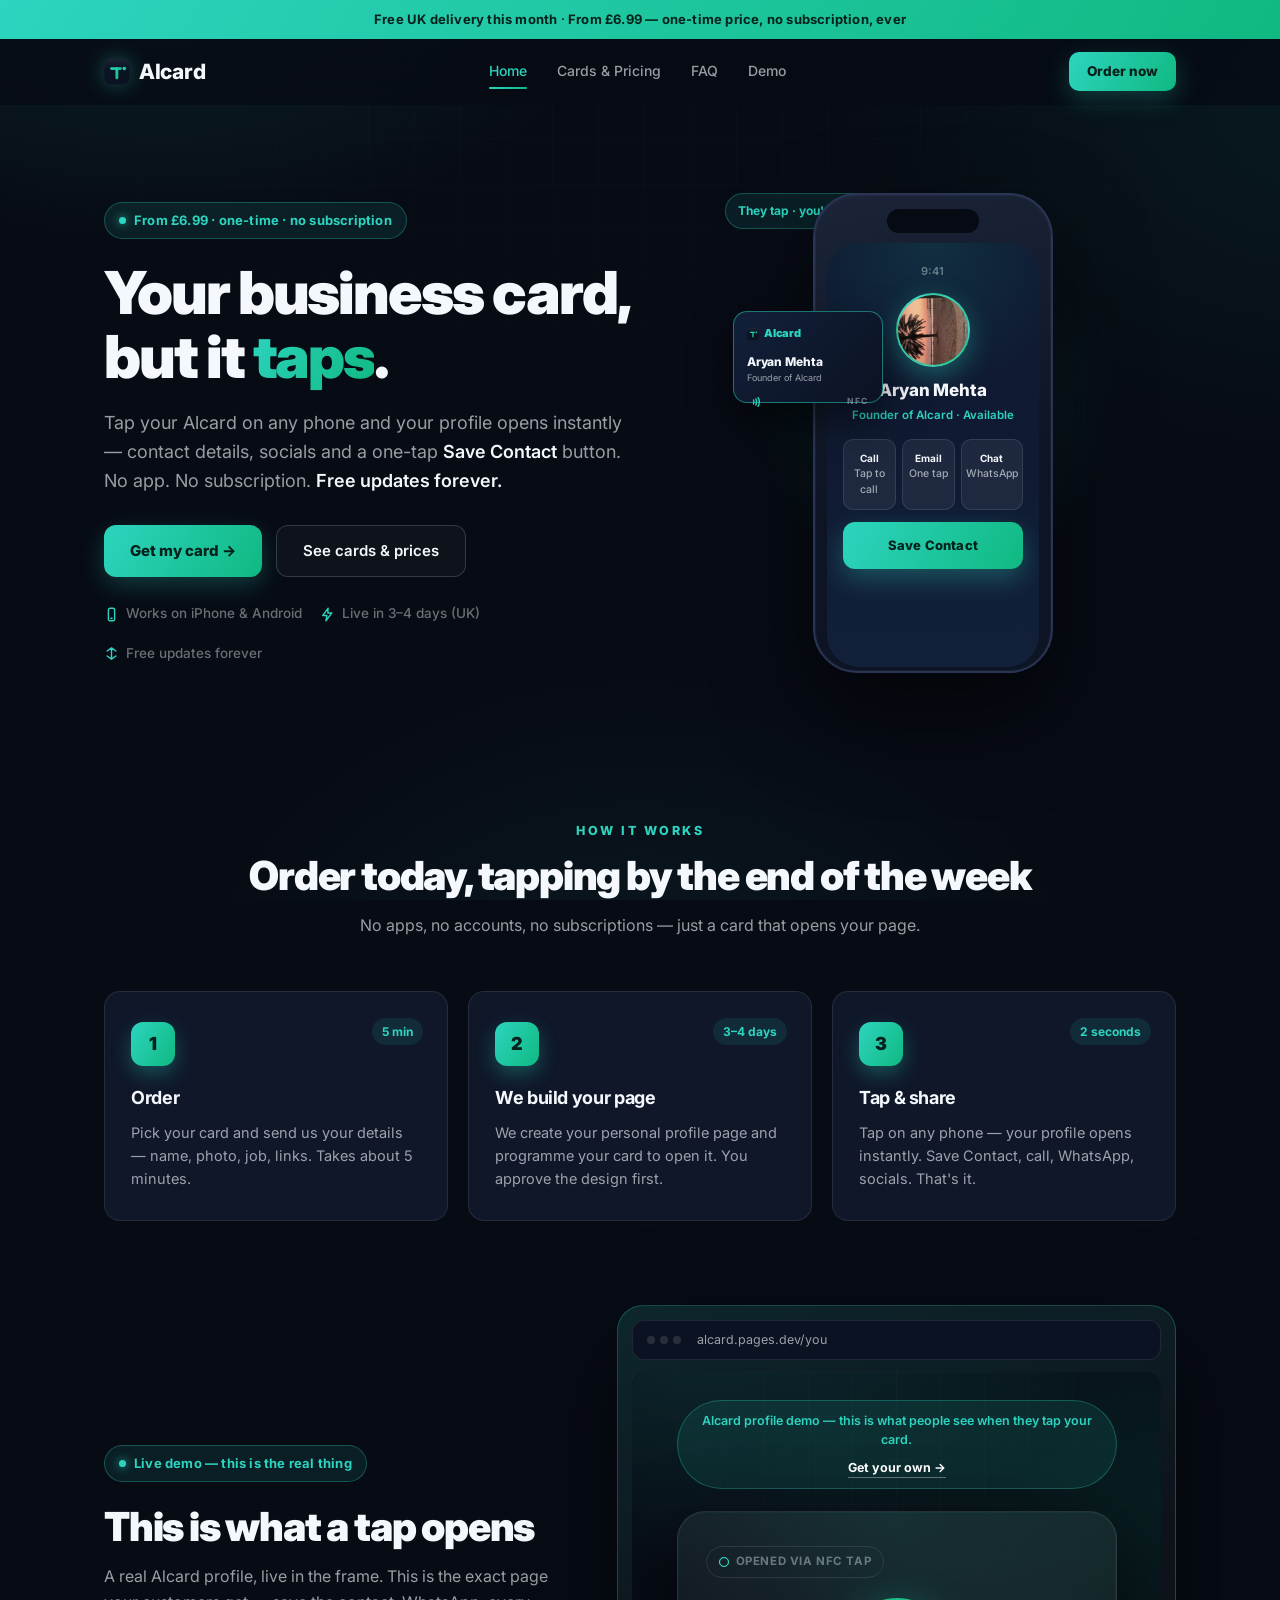
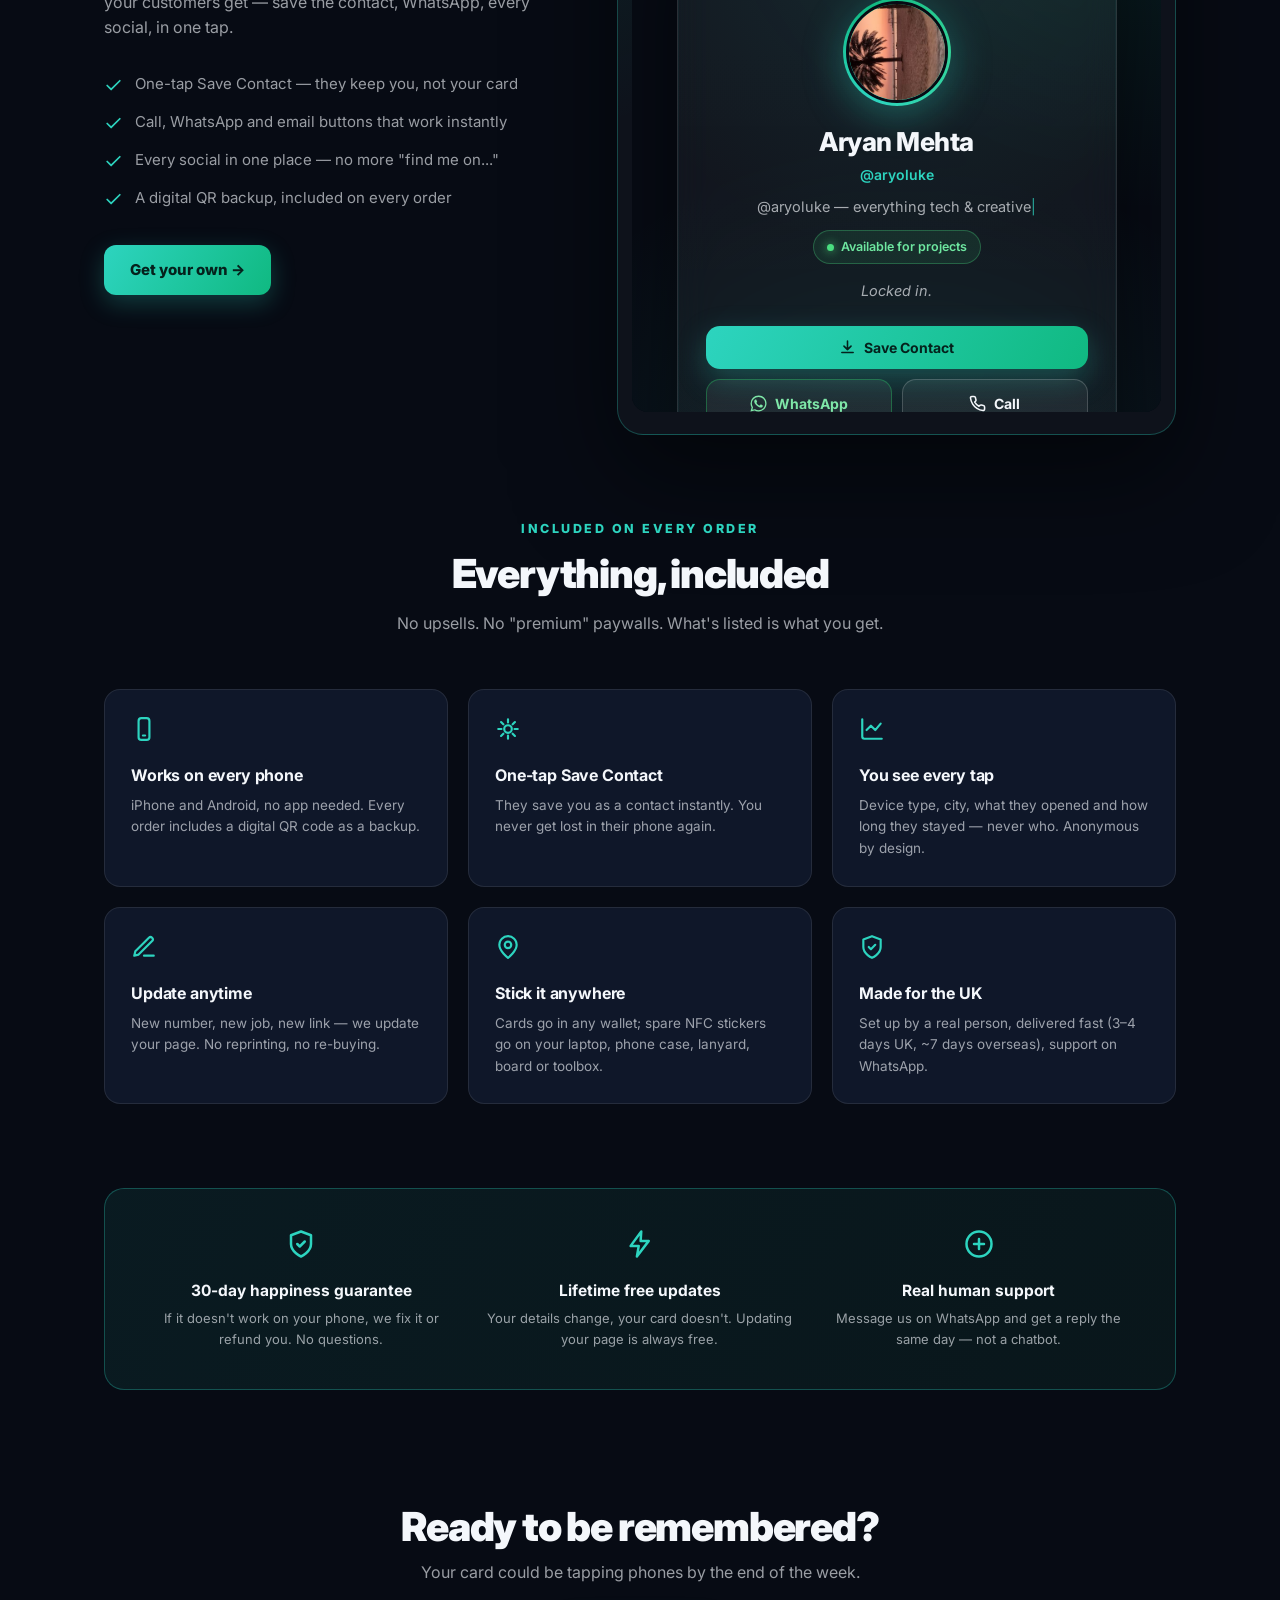
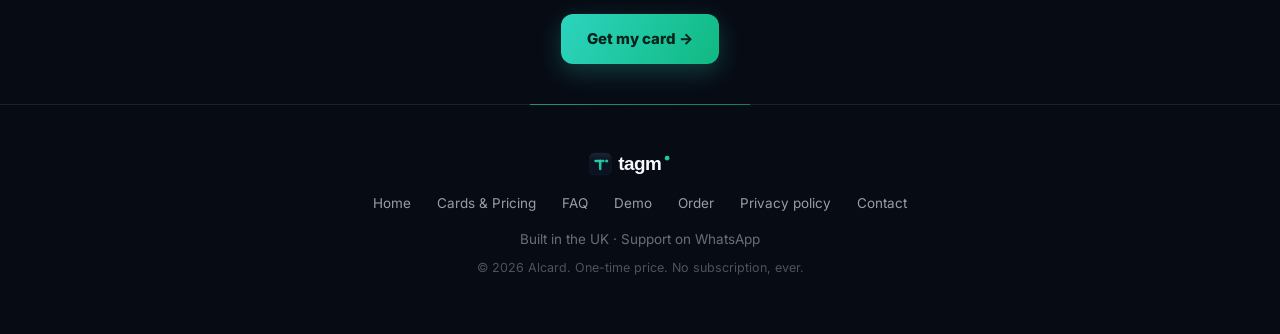
==== commit 496e3512: "Rebrand Tagmi to Alcard: updated storefront, README, QR asset" ====
--- a/index.html
+++ b/index.html
@@ -3,9 +3,9 @@
 <head>
     <meta charset="UTF-8">
     <meta name="viewport" content="width=device-width, initial-scale=1.0">
-    <title>Tagmi — NFC Business Cards from £6.99 (no subscription)</title>
-    <meta name="description" content="Tap your Tagmi on any phone — your contact details, socials and Save Contact open instantly. From £6.99 one-time, no app, no subscription, free updates forever.">
-    <meta property="og:title" content="Tagmi — NFC Business Cards from £6.99">
+    <title>Alcard — NFC Business Cards from £6.99 (no subscription)</title>
+    <meta name="description" content="Tap your Alcard on any phone — your contact details, socials and Save Contact open instantly. From £6.99 one-time, no app, no subscription, free updates forever.">
+    <meta property="og:title" content="Alcard — NFC Business Cards from £6.99">
     <meta property="og:description" content="One tap shares your contact details. No app. No subscription. Free updates forever.">
     <meta property="og:type" content="website">
     <meta name="theme-color" content="#070B14">
@@ -20,7 +20,7 @@
 
     <nav>
         <div class="nav-inner">
-            <a class="logo" href="index.html"><img class="logo-mark" src="mark.svg" alt="">Tagmi</a>
+            <a class="logo" href="index.html"><img class="logo-mark" src="mark.svg" alt="">Alcard</a>
             <div class="nav-links">
                 <a href="index.html" class="active">Home</a>
                 <a href="cards.html">Cards &amp; Pricing</a>
@@ -36,7 +36,7 @@
             <div>
                 <div class="kicker reveal in"><span class="pulse"></span>From £6.99 · one-time · no subscription</div>
                 <h1 class="reveal in">Your business card,<br>but it <span class="grad">taps</span>.</h1>
-                <p class="hero-sub reveal in">Tap your Tagmi on any phone and your profile opens instantly — contact details, socials and a one-tap <strong>Save Contact</strong> button. No app. No subscription. <strong>Free updates forever.</strong></p>
+                <p class="hero-sub reveal in">Tap your Alcard on any phone and your profile opens instantly — contact details, socials and a one-tap <strong>Save Contact</strong> button. No app. No subscription. <strong>Free updates forever.</strong></p>
                 <div class="hero-ctas reveal in">
                     <a class="btn" href="order.html">Get my card →</a>
                     <a class="btn ghost" href="cards.html">See cards &amp; prices</a>
@@ -56,7 +56,7 @@
                         <div class="time">9:41</div>
                         <div class="ava"><img src="model-photo.jpg" alt="Aryan Mehta"></div>
                         <div class="nm">Aryan Mehta</div>
-                        <div class="st">Founder of Tagmi · Available</div>
+                        <div class="st">Founder of Alcard · Available</div>
                         <div class="row">
                             <div class="chip"><b>Call</b>Tap to call</div>
                             <div class="chip"><b>Email</b>One tap</div>
@@ -69,9 +69,9 @@
                     <span class="tap-ring r4"></span>
                 </div>
                 <div class="tap-card">
-                    <div class="tc-logo"><img src="mark.svg" alt="">Tagmi</div>
+                    <div class="tc-logo"><img src="mark.svg" alt="">Alcard</div>
                     <div class="tc-name">Aryan Mehta</div>
-                    <div class="tc-role">Founder of Tagmi</div>
+                    <div class="tc-role">Founder of Alcard</div>
                     <div class="tc-nfc">
                         <svg viewBox="0 0 24 24" fill="none" stroke-width="2.4" stroke-linecap="round"><path d="M6 8.5a8 8 0 0 1 0 7M10 6.5a12 12 0 0 1 0 11M14 4.5a16 16 0 0 1 0 15"/></svg>
                         <span>NFC</span>
@@ -115,7 +115,7 @@
                 <div>
                     <div class="kicker"><span class="pulse"></span>Live demo — this is the real thing</div>
                     <h2>This is what a tap opens</h2>
-                    <p class="sub">A real Tagmi profile, live in the frame. This is the exact page your customers get — save the contact, WhatsApp, every social, in one tap.</p>
+                    <p class="sub">A real Alcard profile, live in the frame. This is the exact page your customers get — save the contact, WhatsApp, every social, in one tap.</p>
                     <ul class="demo-list">
                         <li><svg viewBox="0 0 24 24" fill="none" stroke-width="2.2" stroke-linecap="round" stroke-linejoin="round"><path d="M20 6 9 17l-5-5"/></svg>One-tap Save Contact — they keep you, not your card</li>
                         <li><svg viewBox="0 0 24 24" fill="none" stroke-width="2.2" stroke-linecap="round" stroke-linejoin="round"><path d="M20 6 9 17l-5-5"/></svg>Call, WhatsApp and email buttons that work instantly</li>
@@ -127,9 +127,9 @@
                 <div class="demo-frame reveal">
                     <div class="urlbar">
                         <span class="dots"><span></span><span></span><span></span></span>
-                        <code>tagmi.pages.dev/you</code>
+                        <code>alcard.pages.dev/you</code>
                     </div>
-                    <iframe src="model.html" title="Tagmi profile demo" loading="lazy"></iframe>
+                    <iframe src="model.html" title="Alcard profile demo" loading="lazy"></iframe>
                 </div>
             </div>
         </div>
@@ -206,7 +206,7 @@
     </section>
 
     <footer>
-        <a class="logo" href="index.html"><img src="logo.svg" alt="Tagmi"></a>
+        <a class="logo" href="index.html"><img src="logo.svg" alt="Alcard"></a>
         <div class="f-links">
             <a href="index.html">Home</a>
             <a href="cards.html">Cards &amp; Pricing</a>
@@ -217,7 +217,7 @@
             <a href="mailto:aryanjigar.jmehta@gmail.com">Contact</a>
         </div>
         <p>Built in the UK · Support on WhatsApp</p>
-        <p class="f-note" style="margin-top:8px">© 2026 Tagmi. One-time price. No subscription, ever.</p>
+        <p class="f-note" style="margin-top:8px">© 2026 Alcard. One-time price. No subscription, ever.</p>
     </footer>
 
     <script src="site.js"></script>
--- a/style.css
+++ b/style.css
@@ -1,5 +1,5 @@
 /* ============================================================
-   Tagmi — shared design system for the whole shop
+   Alcard — shared design system for the whole shop
    Dark ink + emerald. Layered glow backdrop, grid texture,
    scroll-reveal animations. All legacy class contracts kept.
    ============================================================ */
@@ -312,12 +312,12 @@
 th, td { padding: 15px 20px; text-align: left; border-bottom: 1px solid var(--line); }
 tr:last-child th, tr:last-child td { border-bottom: none; }
 thead th { font-size: 13px; letter-spacing: 0.4px; text-transform: uppercase; color: var(--dim); font-weight: 700; background: rgba(255, 255, 255, 0.02); }
-thead th.col-tagmi { color: var(--accent); }
+thead th.col-alcard { color: var(--accent); }
 td:first-child { color: var(--muted); }
-.col-tagmi { background: rgba(45, 212, 191, 0.05); }
+.col-alcard { background: rgba(45, 212, 191, 0.05); }
 .yes { color: var(--accent); font-weight: 700; }
 .no { color: var(--dim); }
-.col-tagmi .yes { font-weight: 800; }
+.col-alcard .yes { font-weight: 800; }
 
 /* ============ Includes grid ============ */
 .inc-grid { display: grid; grid-template-columns: repeat(3, 1fr); gap: 20px; }
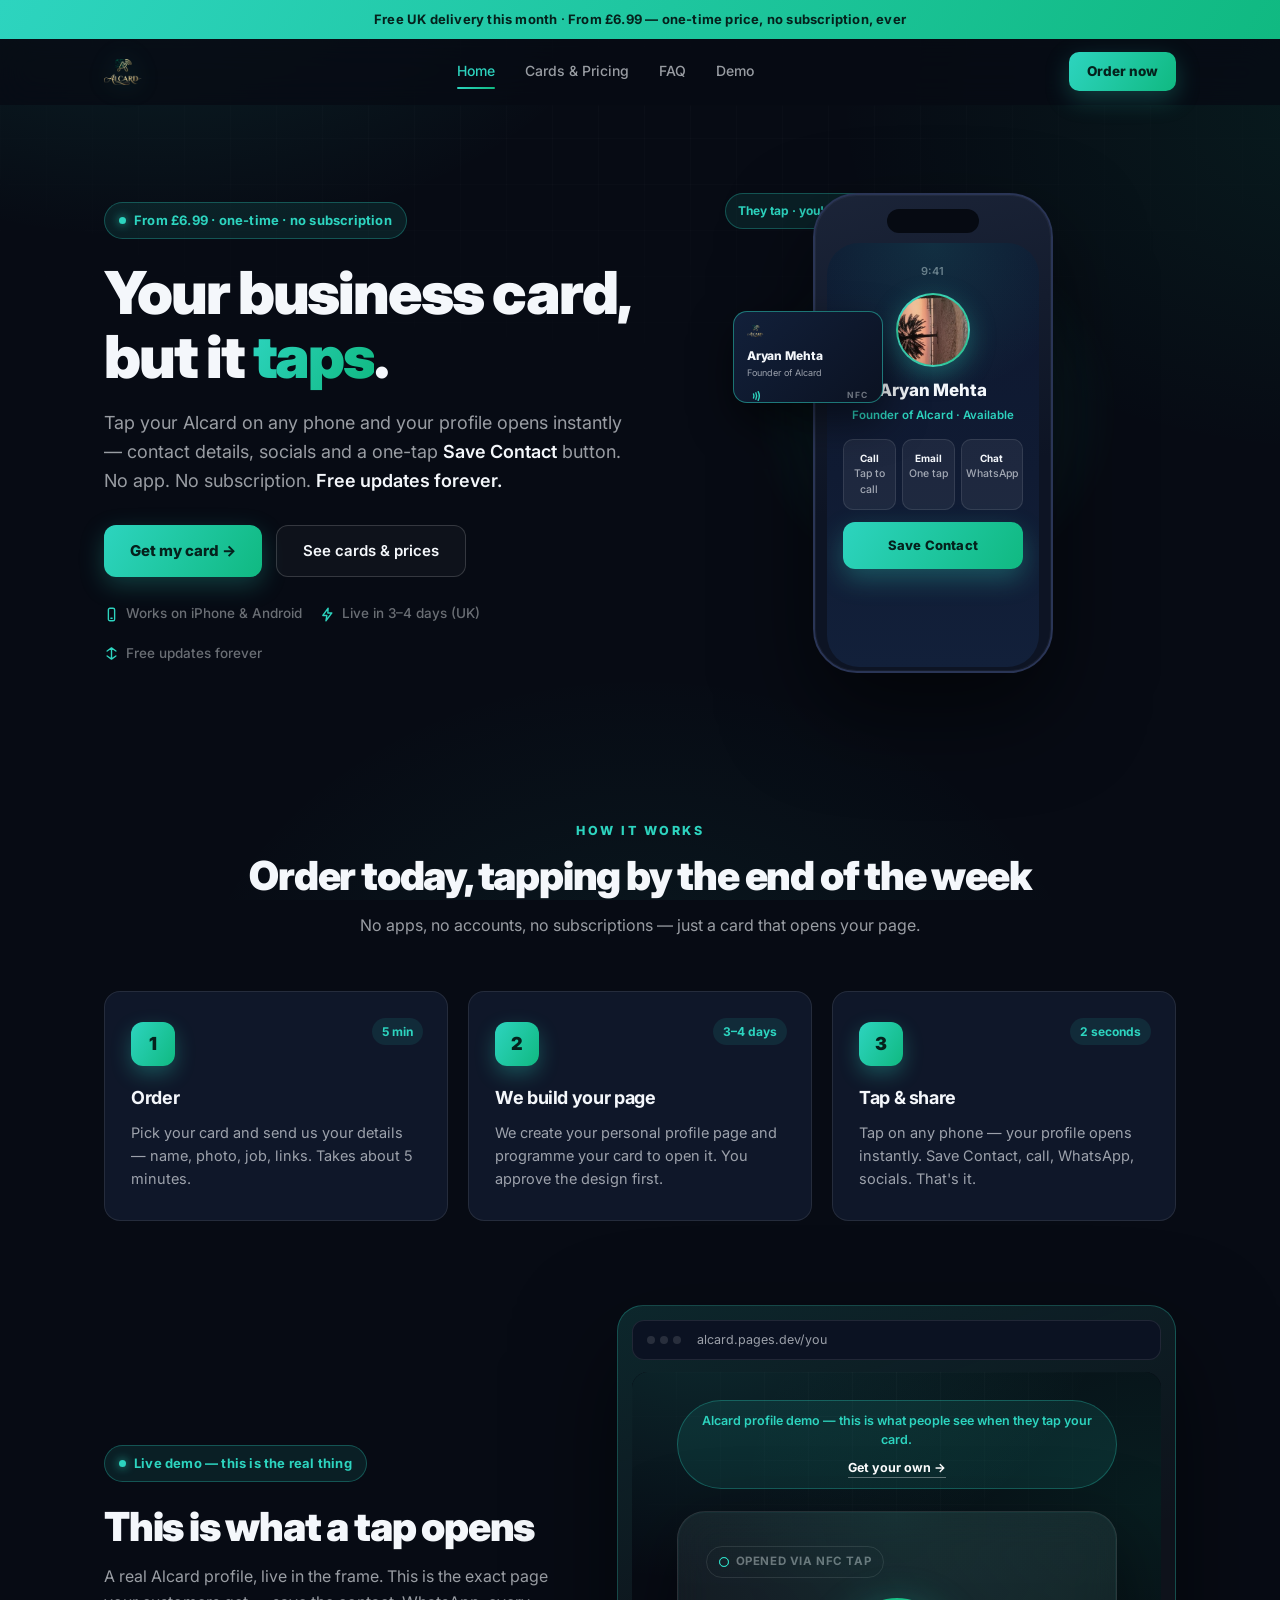
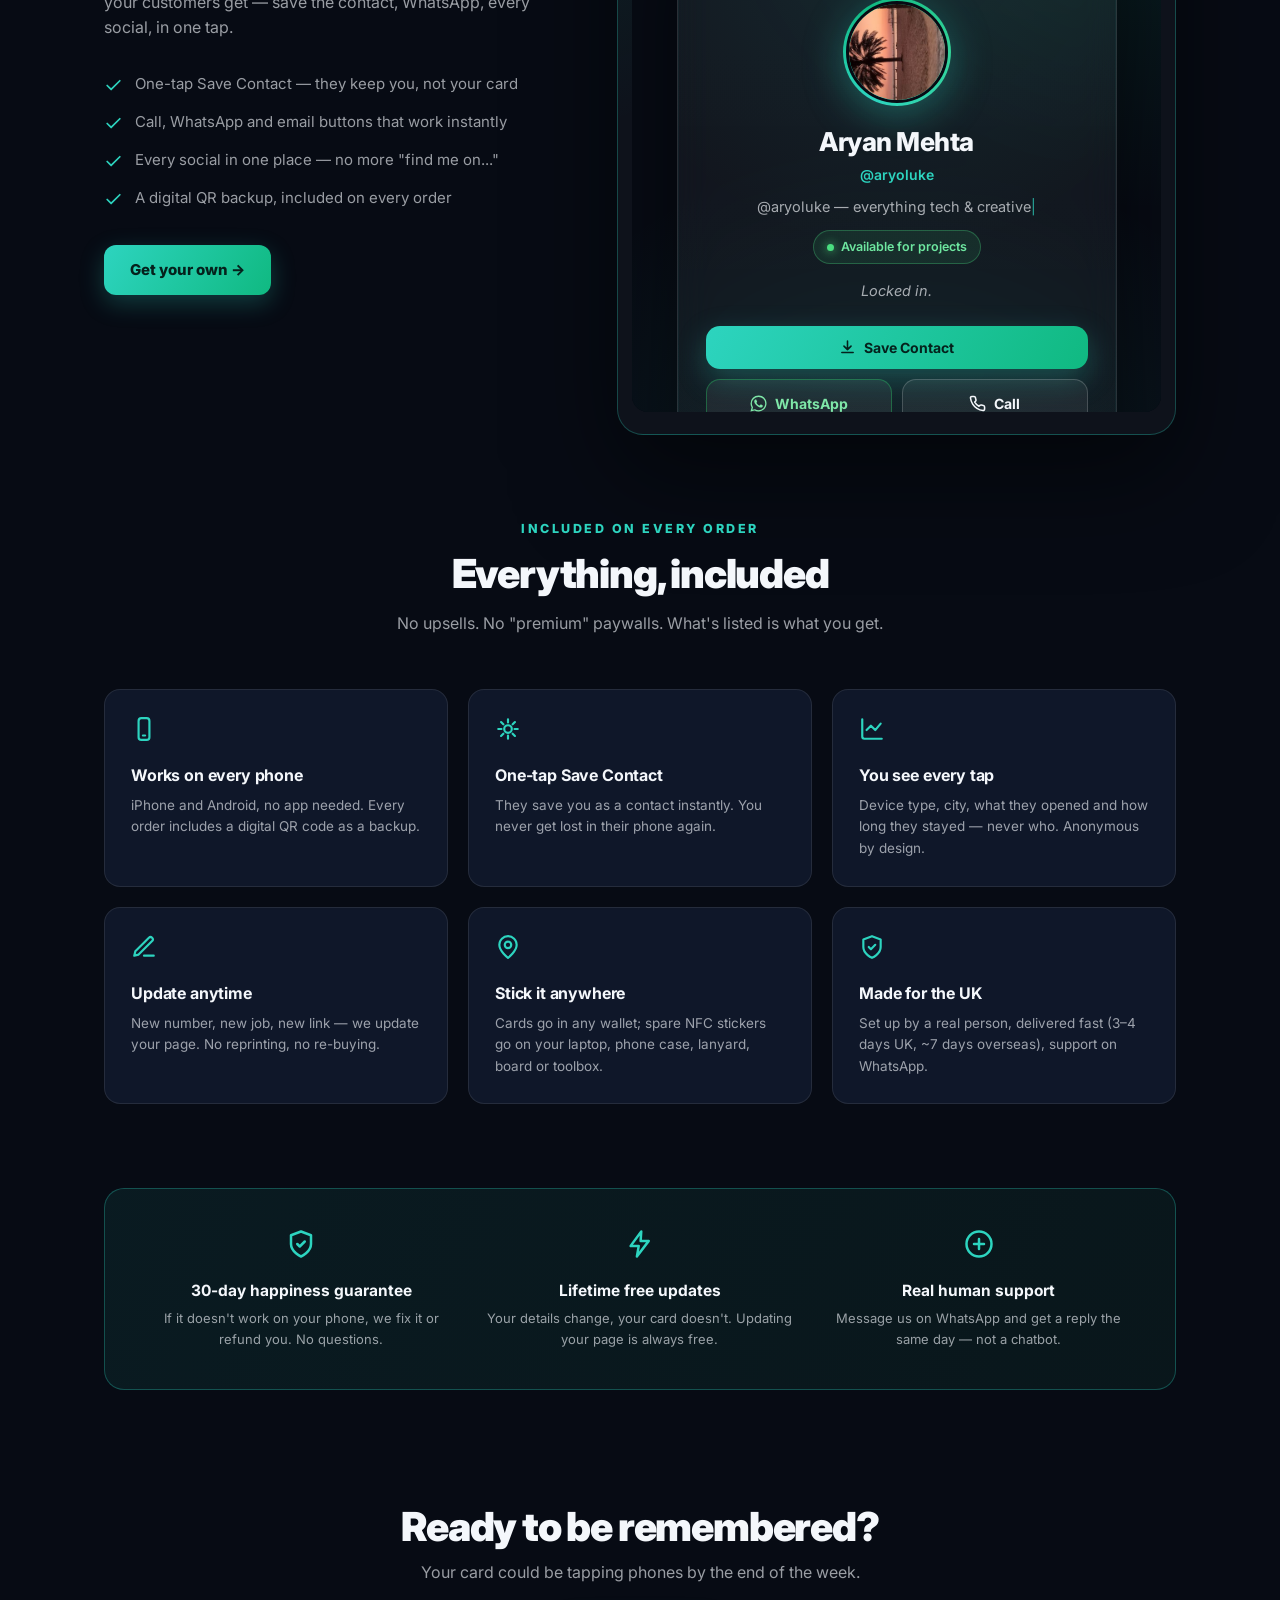
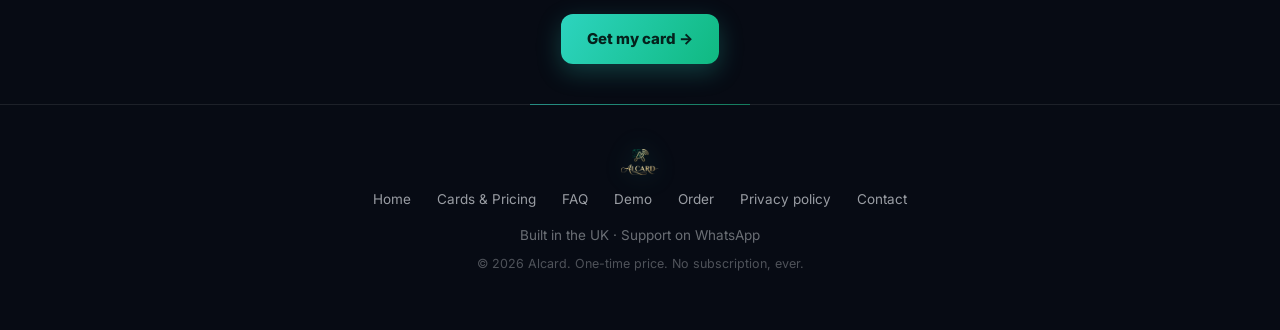
==== commit 9ecd68ef: "Publish user's logo (brand-logo.png) as sitewide brand mark" ====
--- a/index.html
+++ b/index.html
@@ -20,7 +20,7 @@
 
     <nav>
         <div class="nav-inner">
-            <a class="logo" href="index.html"><img class="logo-mark" src="mark.svg" alt="">Alcard</a>
+            <a class="logo" href="index.html"><img class="logo-img" src="brand-logo.png" alt="Alcard"></a>
             <div class="nav-links">
                 <a href="index.html" class="active">Home</a>
                 <a href="cards.html">Cards &amp; Pricing</a>
@@ -69,7 +69,7 @@
                     <span class="tap-ring r4"></span>
                 </div>
                 <div class="tap-card">
-                    <div class="tc-logo"><img src="mark.svg" alt="">Alcard</div>
+                    <div class="tc-logo"><img src="brand-logo.png" alt="Alcard"></div>
                     <div class="tc-name">Aryan Mehta</div>
                     <div class="tc-role">Founder of Alcard</div>
                     <div class="tc-nfc">
@@ -206,7 +206,7 @@
     </section>
 
     <footer>
-        <a class="logo" href="index.html"><img src="logo.svg" alt="Alcard"></a>
+        <a class="logo" href="index.html"><img class="logo-img" src="brand-logo.png" alt="Alcard"></a>
         <div class="f-links">
             <a href="index.html">Home</a>
             <a href="cards.html">Cards &amp; Pricing</a>
--- a/style.css
+++ b/style.css
@@ -87,6 +87,7 @@
 .nav-inner { display: flex; align-items: center; justify-content: space-between; padding: 13px 24px; max-width: 1120px; margin: 0 auto; gap: 16px; }
 .logo { font-size: 21px; font-weight: 800; letter-spacing: -0.3px; text-decoration: none; color: var(--text); display: flex; align-items: center; gap: 9px; }
 .logo .logo-mark { width: 26px; height: 26px; flex-shrink: 0; filter: drop-shadow(0 0 10px rgba(45, 212, 191, 0.35)); }
+.logo .logo-img { height: 26px; width: auto; flex-shrink: 0; filter: drop-shadow(0 0 12px rgba(45, 212, 191, 0.28)); }
 .logo:hover { color: var(--accent); }
 .nav-links { display: flex; align-items: center; gap: 26px; }
 .nav-links a { color: var(--muted); text-decoration: none; font-size: 14px; font-weight: 500; transition: color 0.15s; padding: 4px 2px; position: relative; }
@@ -223,7 +224,7 @@
     66%, 100% { transform: translate(0, 0) rotate(-5deg); }
 }
 .tap-card .tc-logo { font-size: 11px; font-weight: 900; letter-spacing: -0.01em; color: var(--accent); display: flex; align-items: center; gap: 5px; }
-.tap-card .tc-logo img { width: 12px; height: 12px; }
+.tap-card .tc-logo img { height: 12px; width: auto; }
 .tap-card .tc-name { font-size: 12px; font-weight: 800; margin-top: 9px; letter-spacing: -0.01em; }
 .tap-card .tc-role { font-size: 9px; color: var(--muted); }
 .tap-card .tc-nfc { margin-top: 9px; display: flex; align-items: center; justify-content: space-between; }
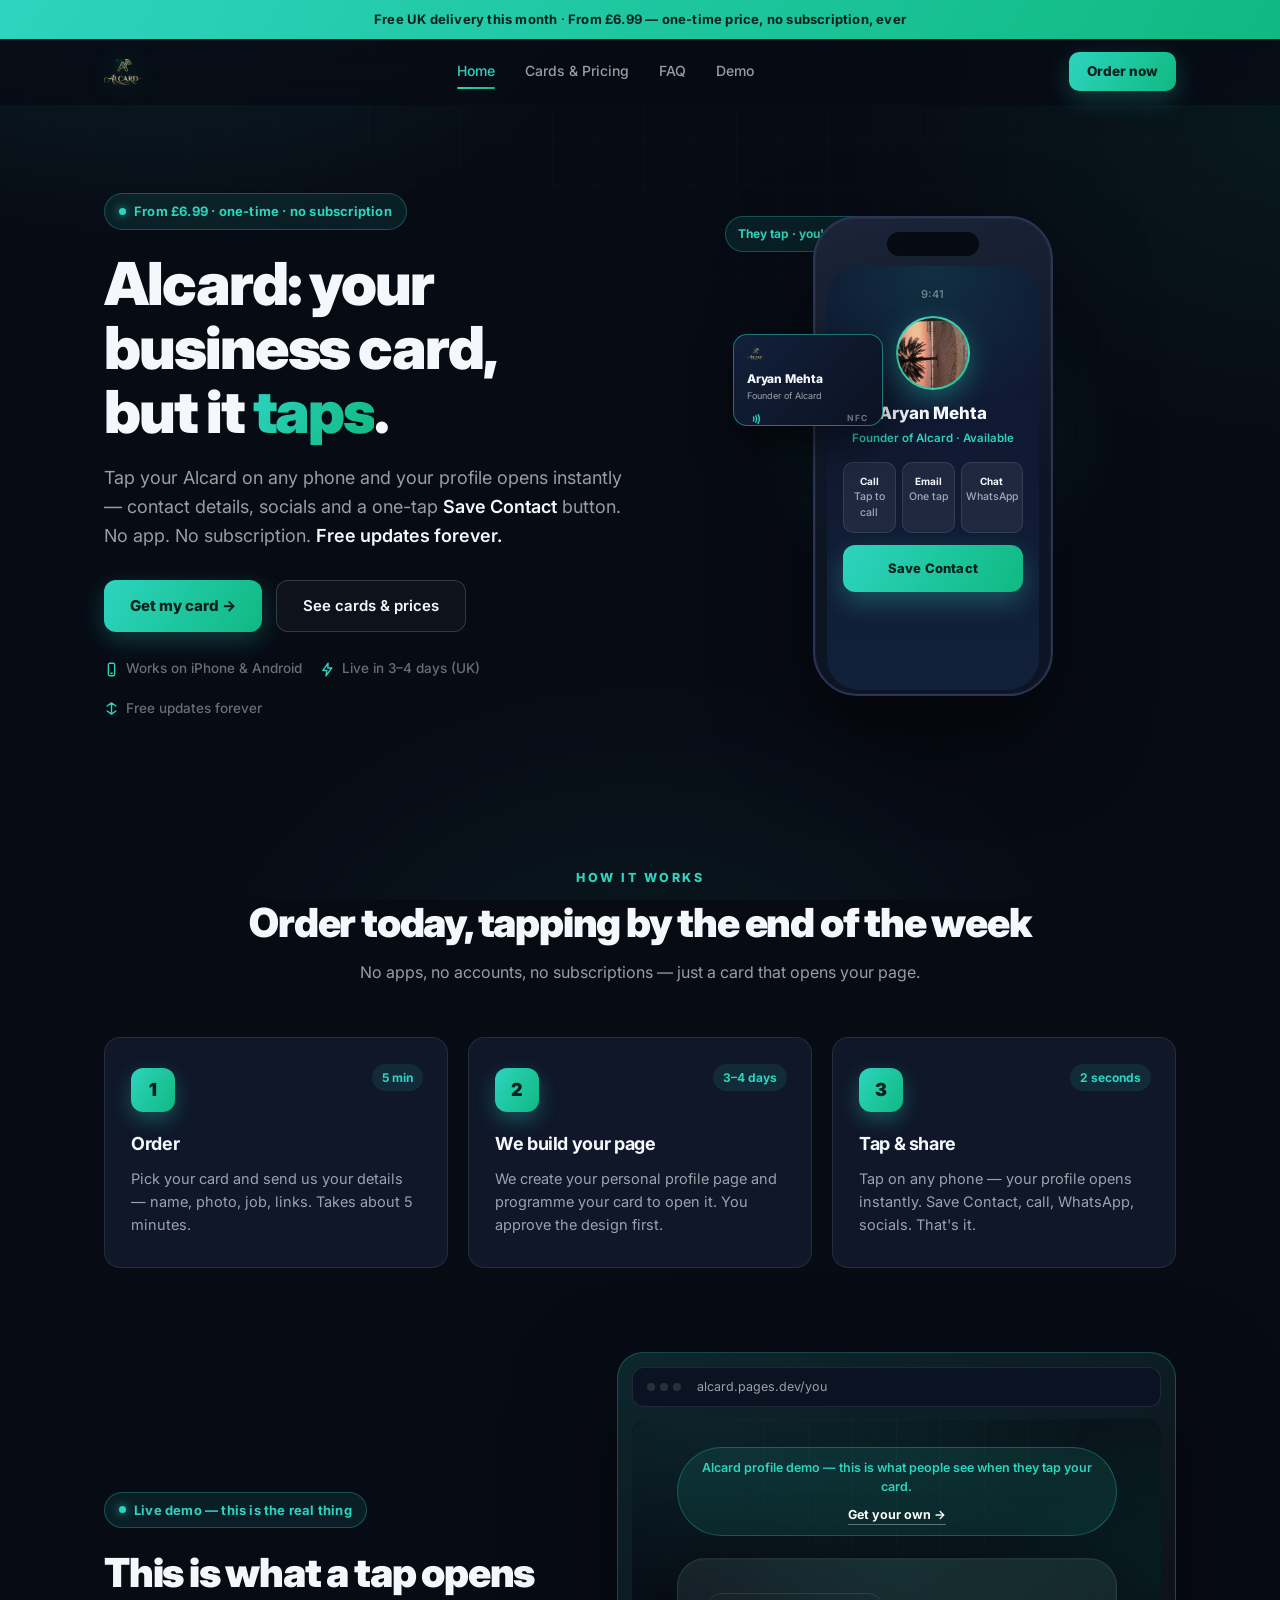
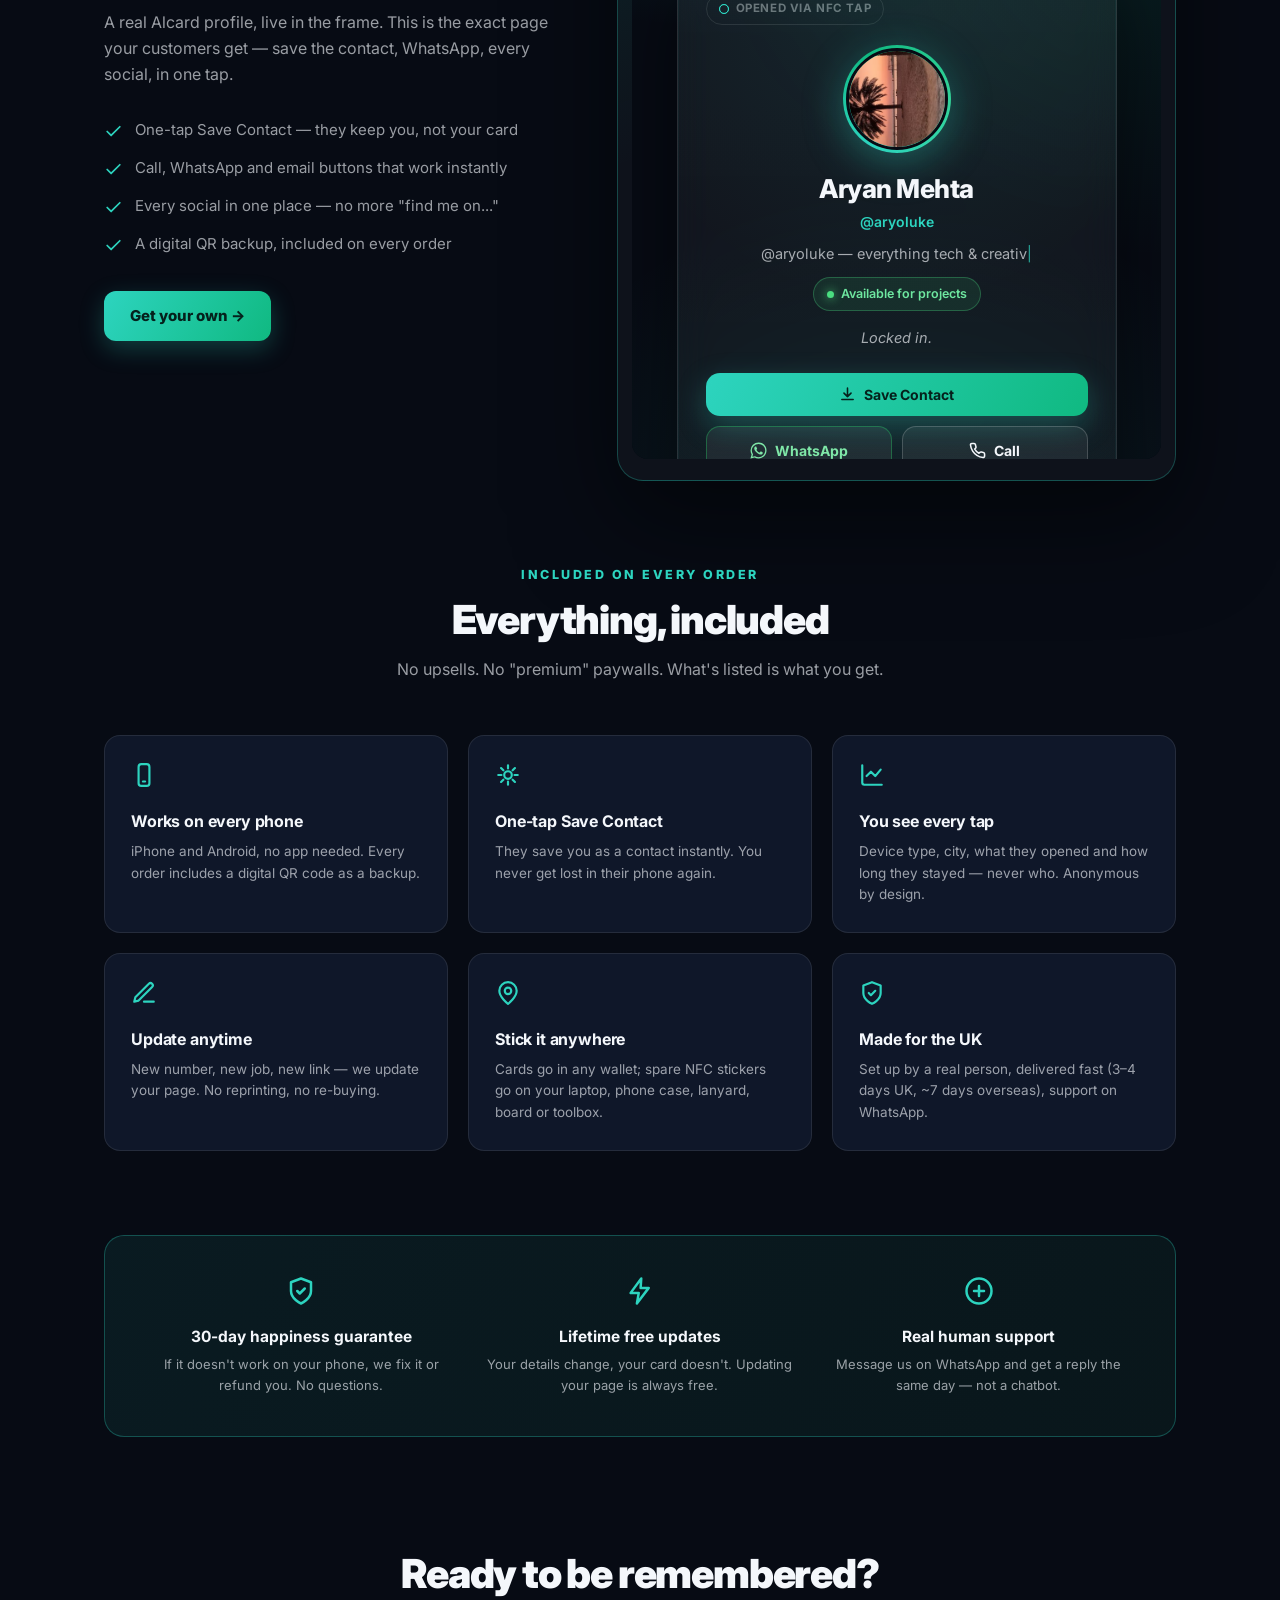
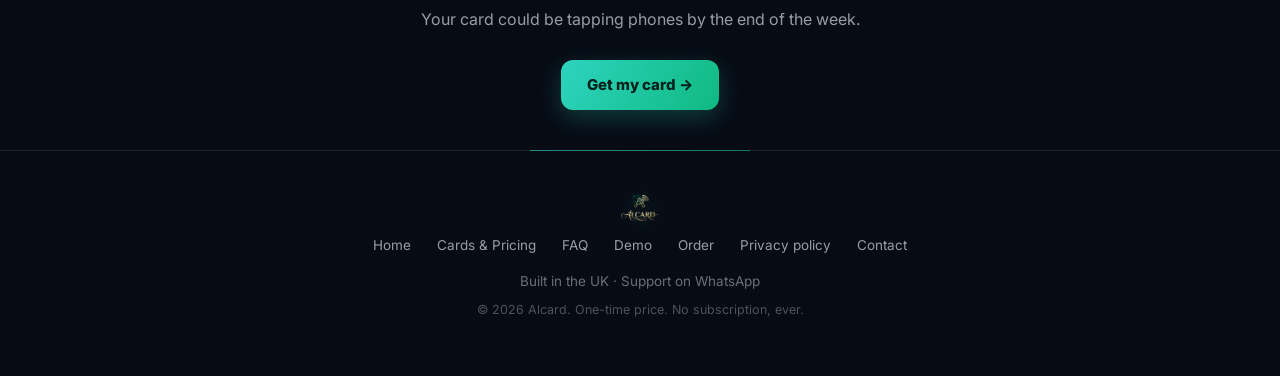
==== commit 2e24bb89: "Uplevel storefront: mobile nav + sticky CTA, SEO layer, payment placeholder, content polish Mobile: " ====
--- a/index.html
+++ b/index.html
@@ -8,34 +8,72 @@
     <meta property="og:title" content="Alcard — NFC Business Cards from £6.99">
     <meta property="og:description" content="One tap shares your contact details. No app. No subscription. Free updates forever.">
     <meta property="og:type" content="website">
+    <meta property="og:url" content="https://aryoluke.github.io/alcard-shop/">
+    <meta property="og:image" content="https://aryoluke.github.io/alcard-shop/og-image.png">
+    <meta property="og:locale" content="en_GB">
+    <meta property="og:site_name" content="Alcard">
+    <meta name="twitter:card" content="summary_large_image">
+    <meta name="twitter:title" content="Alcard — NFC Business Cards from £6.99">
+    <meta name="twitter:description" content="One tap shares your contact details. No app. No subscription. Free updates forever.">
+    <meta name="twitter:image" content="https://aryoluke.github.io/alcard-shop/og-image.png">
+    <meta name="robots" content="index, follow">
+    <link rel="canonical" href="https://aryoluke.github.io/alcard-shop/">
+    <link rel="apple-touch-icon" href="apple-touch-icon.png">
     <meta name="theme-color" content="#070B14">
     <link rel="icon" href="mark.svg">
     <link rel="preconnect" href="https://fonts.googleapis.com">
     <link rel="preconnect" href="https://fonts.gstatic.com" crossorigin>
     <link href="https://fonts.googleapis.com/css2?family=Inter:wght@400;500;600;700;800;900&display=swap" rel="stylesheet">
     <link rel="stylesheet" href="style.css">
+    <script type="application/ld+json">
+    {
+        "@context": "https://schema.org",
+        "@graph": [
+            {
+                "@type": "Organization",
+                "name": "Alcard",
+                "url": "https://aryoluke.github.io/alcard-shop/",
+                "logo": "https://aryoluke.github.io/alcard-shop/brand-logo.png",
+                "description": "Affordable NFC business cards: tap your card on any phone and your contact profile opens instantly. No app, no subscription.",
+                "email": "aryanjigar.jmehta@gmail.com",
+                "areaServed": "GB"
+            },
+            {
+                "@type": "WebSite",
+                "name": "Alcard",
+                "url": "https://aryoluke.github.io/alcard-shop/"
+            }
+        ]
+    }
+    </script>
 </head>
-<body>
+<body class="has-cta">
+    <a class="skip-link" href="#main">Skip to content</a>
     <div class="announce">Free UK delivery this month <span>·</span> From £6.99 — one-time price, no subscription, ever</div>
 
     <nav>
         <div class="nav-inner">
             <a class="logo" href="index.html"><img class="logo-img" src="brand-logo.png" alt="Alcard"></a>
-            <div class="nav-links">
+            <div class="nav-links" id="navLinks">
                 <a href="index.html" class="active">Home</a>
                 <a href="cards.html">Cards &amp; Pricing</a>
                 <a href="faq.html">FAQ</a>
                 <a href="model.html">Demo</a>
             </div>
-            <a class="btn small" href="order.html">Order now</a>
+            <div class="nav-actions">
+                <a class="btn small" href="order.html">Order now</a>
+                <button class="menu-btn" id="menuBtn" type="button" aria-label="Open menu" aria-expanded="false" aria-controls="navLinks"><span></span><span></span><span></span></button>
+            </div>
         </div>
     </nav>
+
+    <main id="main">
 
     <header class="hero" id="top">
         <div class="container hero-grid">
             <div>
                 <div class="kicker reveal in"><span class="pulse"></span>From £6.99 · one-time · no subscription</div>
-                <h1 class="reveal in">Your business card,<br>but it <span class="grad">taps</span>.</h1>
+                <h1 class="reveal in">Alcard: your business card,<br>but it <span class="grad">taps</span>.</h1>
                 <p class="hero-sub reveal in">Tap your Alcard on any phone and your profile opens instantly — contact details, socials and a one-tap <strong>Save Contact</strong> button. No app. No subscription. <strong>Free updates forever.</strong></p>
                 <div class="hero-ctas reveal in">
                     <a class="btn" href="order.html">Get my card →</a>
@@ -205,6 +243,8 @@
         </div>
     </section>
 
+    </main>
+
     <footer>
         <a class="logo" href="index.html"><img class="logo-img" src="brand-logo.png" alt="Alcard"></a>
         <div class="f-links">
@@ -217,8 +257,10 @@
             <a href="mailto:aryanjigar.jmehta@gmail.com">Contact</a>
         </div>
         <p>Built in the UK · Support on WhatsApp</p>
-        <p class="f-note" style="margin-top:8px">© 2026 Alcard. One-time price. No subscription, ever.</p>
+        <p class="f-note" style="margin-top:8px">© <span class="js-year">2026</span> Alcard. One-time price. No subscription, ever.</p>
     </footer>
+
+    <a class="mobile-cta" href="order.html">Get my card →</a>
 
     <script src="site.js"></script>
 </body>
--- a/style.css
+++ b/style.css
@@ -100,6 +100,18 @@
 .nav-links a:hover::after { transform: scaleX(1); }
 .nav-links a.active { color: var(--accent); }
 .nav-links a.active::after { transform: scaleX(1); }
+.nav-actions { display: flex; align-items: center; gap: 10px; }
+.menu-btn {
+    display: none; flex-direction: column; align-items: center; justify-content: center; gap: 4.5px;
+    width: 40px; height: 40px; flex-shrink: 0;
+    background: rgba(255, 255, 255, 0.04); border: 1px solid var(--line-strong); border-radius: 10px;
+    cursor: pointer; padding: 0;
+}
+.menu-btn span { display: block; width: 17px; height: 2px; background: var(--text); border-radius: 2px; transition: transform 0.25s ease, opacity 0.2s ease; }
+.menu-btn.open span:nth-child(1) { transform: translateY(6.5px) rotate(45deg); }
+.menu-btn.open span:nth-child(2) { opacity: 0; }
+.menu-btn.open span:nth-child(3) { transform: translateY(-6.5px) rotate(-45deg); }
+section[id] { scroll-margin-top: 92px; }
 
 /* ============ Buttons ============ */
 .btn {
@@ -111,7 +123,7 @@
     box-shadow: 0 8px 24px rgba(45, 212, 191, 0.25);
 }
 .btn:hover { transform: translateY(-2px); filter: brightness(1.06); box-shadow: 0 12px 32px rgba(45, 212, 191, 0.38); }
-.btn:focus-visible, a:focus-visible { outline: 2px solid var(--accent); outline-offset: 3px; }
+.btn:focus-visible, a:focus-visible, button:focus-visible, summary:focus-visible, select:focus-visible, input:focus-visible, textarea:focus-visible { outline: 2px solid var(--accent); outline-offset: 3px; }
 .btn.ghost { background: rgba(255, 255, 255, 0.03); color: var(--text); border: 1px solid var(--line-strong); box-shadow: none; font-weight: 600; }
 .btn.ghost:hover { border-color: rgba(45, 212, 191, 0.6); color: var(--accent); box-shadow: none; filter: none; }
 .btn.small { padding: 9px 18px; font-size: 13.5px; border-radius: 10px; }
@@ -246,12 +258,28 @@
 .sub { text-align: center; color: var(--muted); max-width: 600px; margin: 0 auto 52px; font-size: 16px; }
 
 /* ============ Scroll reveal ============ */
-.reveal { opacity: 0; transform: translateY(20px); transition: opacity 0.6s ease, transform 0.6s cubic-bezier(0.2, 0.65, 0.35, 1); }
-.reveal.in { opacity: 1; transform: translateY(0); }
+/* Only hide content when scripting is available — SEO/crawler and no-JS safe. */
+@media (scripting: enabled) {
+    .reveal { opacity: 0; transform: translateY(20px); transition: opacity 0.6s ease, transform 0.6s cubic-bezier(0.2, 0.65, 0.35, 1); }
+    .reveal.in { opacity: 1; transform: translateY(0); }
+}
 @media (prefers-reduced-motion: reduce) {
     .reveal { opacity: 1; transform: none; transition: none; }
     html { scroll-behavior: auto; }
-}
+    .tap-card, .tap-ring, .float-note, .kicker .pulse, .status .dot, .cursor, .phone .notch { animation: none !important; }
+    .tap-ring { display: none; }
+    .step:hover, .plan:hover, .inc:hover, .addon:hover, .btn:hover, .action:hover, .soc:hover { transform: none; }
+}
+
+/* ============ Accessibility helpers ============ */
+.skip-link {
+    position: absolute; left: -999px; top: 0; z-index: 100;
+    background: var(--accent); color: #05211C; font-weight: 700;
+    padding: 10px 18px; border-radius: 0 0 12px 0; text-decoration: none;
+}
+.skip-link:focus { left: 0; }
+:focus { outline: none; }
+.menu-btn:focus-visible, .btn:focus-visible, a:focus-visible, button:focus-visible, summary:focus-visible, select:focus-visible, input:focus-visible, textarea:focus-visible { outline: 2px solid var(--accent); outline-offset: 3px; }
 
 /* ============ How it works ============ */
 .steps { display: grid; grid-template-columns: repeat(3, 1fr); gap: 20px; }
@@ -402,6 +430,12 @@
 }
 .total-box .t-label { font-size: 14px; color: var(--muted); font-weight: 600; }
 .total-box .t-val { font-size: 28px; font-weight: 900; letter-spacing: -0.02em; color: var(--accent); }
+.total-note { margin-top: 10px; font-size: 12.5px; color: var(--dim); text-align: right; }
+.pay-note {
+    margin-top: 14px; text-align: center; font-size: 12.5px; color: var(--dim);
+    background: rgba(255, 255, 255, 0.04); border: 1px dashed var(--line-strong);
+    border-radius: 10px; padding: 10px 14px;
+}
 .order-cta { margin-top: 20px; }
 .order-cta .btn { width: 100%; padding: 16px; font-size: 16px; }
 .order-cta small { display: block; text-align: center; margin-top: 12px; color: var(--dim); font-size: 12.5px; }
@@ -452,5 +486,29 @@
     .tap-card { left: 50%; margin-left: -190px; }
     .compare-wrap { overflow-x: auto; }
     table { min-width: 640px; }
-    .nav-links { display: none; }
-}
+    /* mobile menu: hamburger + slide-down panel */
+    .nav-links {
+        display: none; position: absolute; top: 100%; left: 0; right: 0;
+        flex-direction: column; align-items: stretch; gap: 2px;
+        background: rgba(7, 11, 20, 0.97); backdrop-filter: blur(18px); -webkit-backdrop-filter: blur(18px);
+        border-bottom: 1px solid var(--line);
+        padding: 10px 20px 16px; z-index: 49;
+    }
+    .nav-links.open { display: flex; }
+    .nav-links a { width: 100%; padding: 12px 10px; font-size: 15.5px; border-radius: 10px; }
+    .nav-links a:hover { background: rgba(255, 255, 255, 0.05); }
+    .menu-btn { display: flex; }
+}
+@media (max-width: 640px) {
+    body.has-cta { padding-bottom: 78px; }
+}
+.mobile-cta {
+    display: none; position: fixed; left: 12px; right: 12px; bottom: 12px; z-index: 45;
+    align-items: center; justify-content: center; gap: 8px;
+    background: var(--grad); color: #05211C; font-weight: 800; font-size: 15.5px;
+    padding: 15px; border-radius: 14px; text-decoration: none;
+    box-shadow: 0 14px 36px rgba(0, 0, 0, 0.55), 0 4px 18px rgba(45, 212, 191, 0.35);
+}
+@media (max-width: 640px) {
+    .mobile-cta { display: flex; }
+}
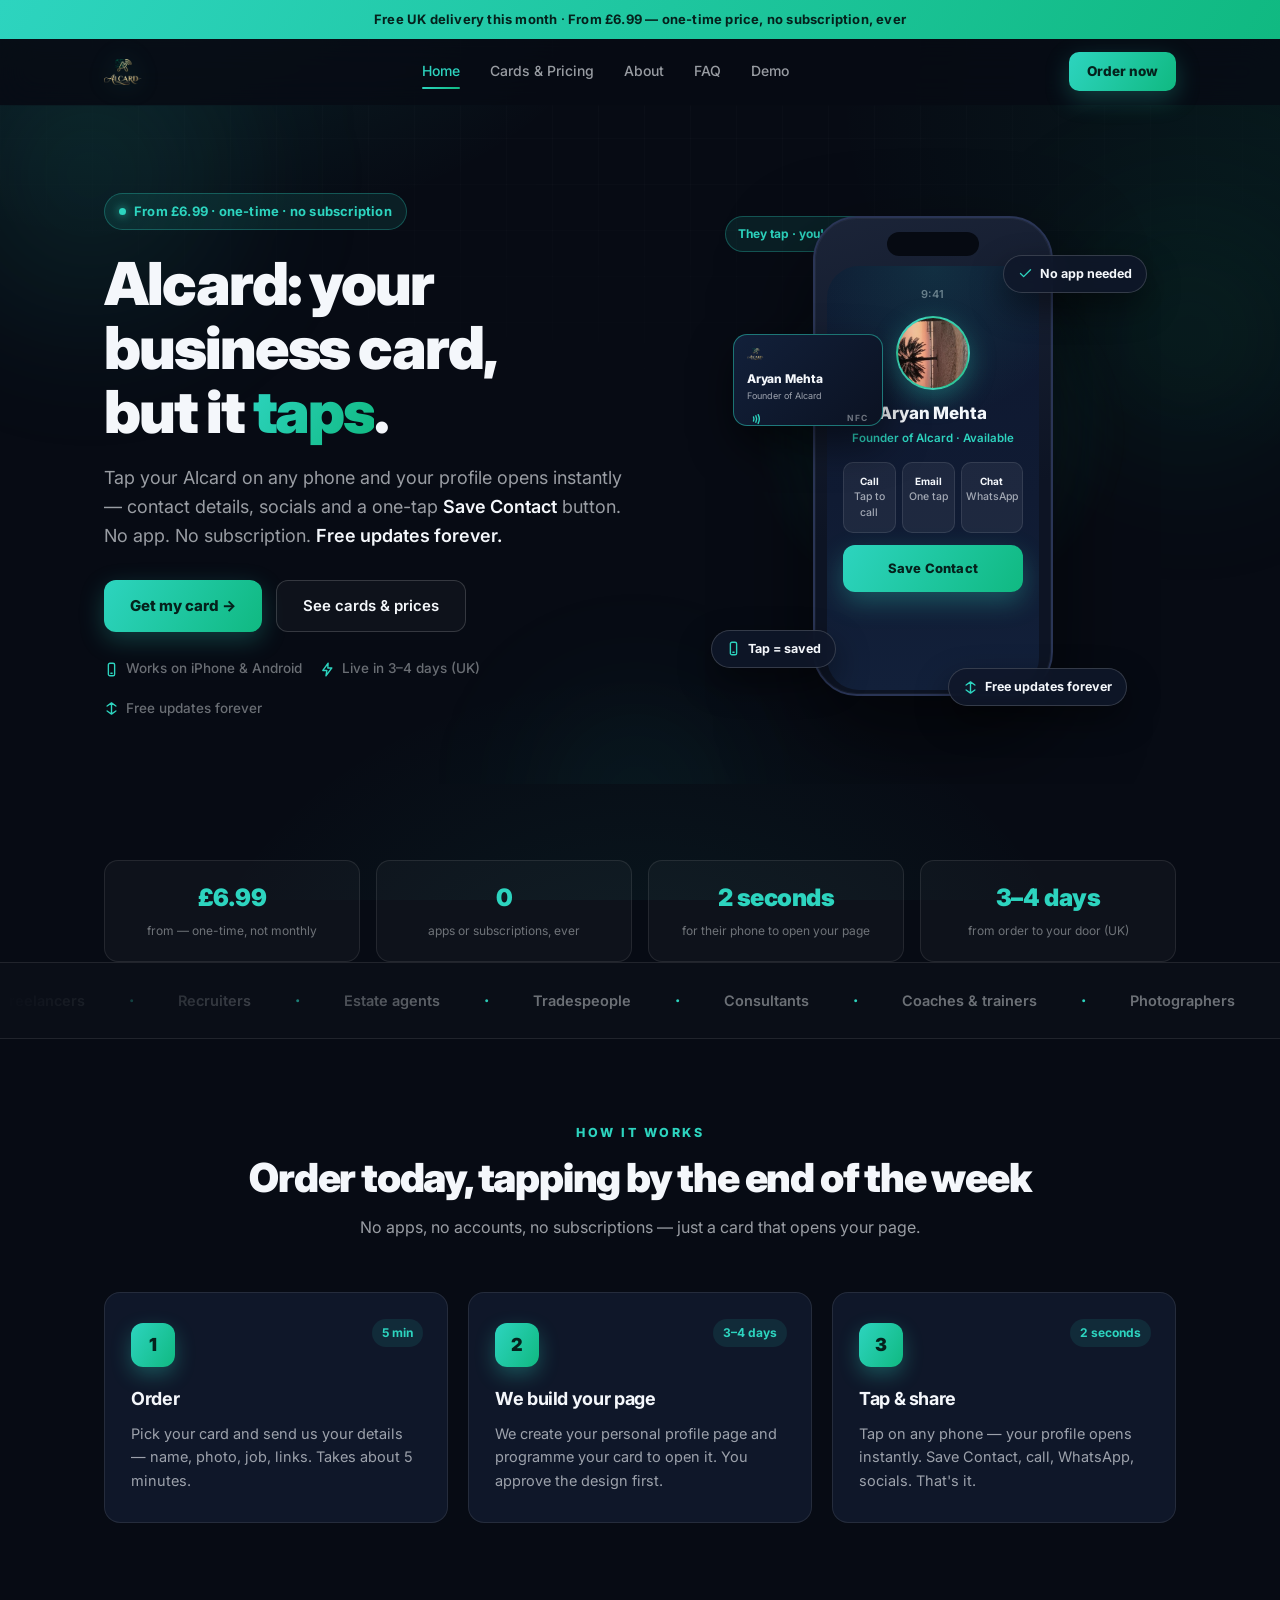
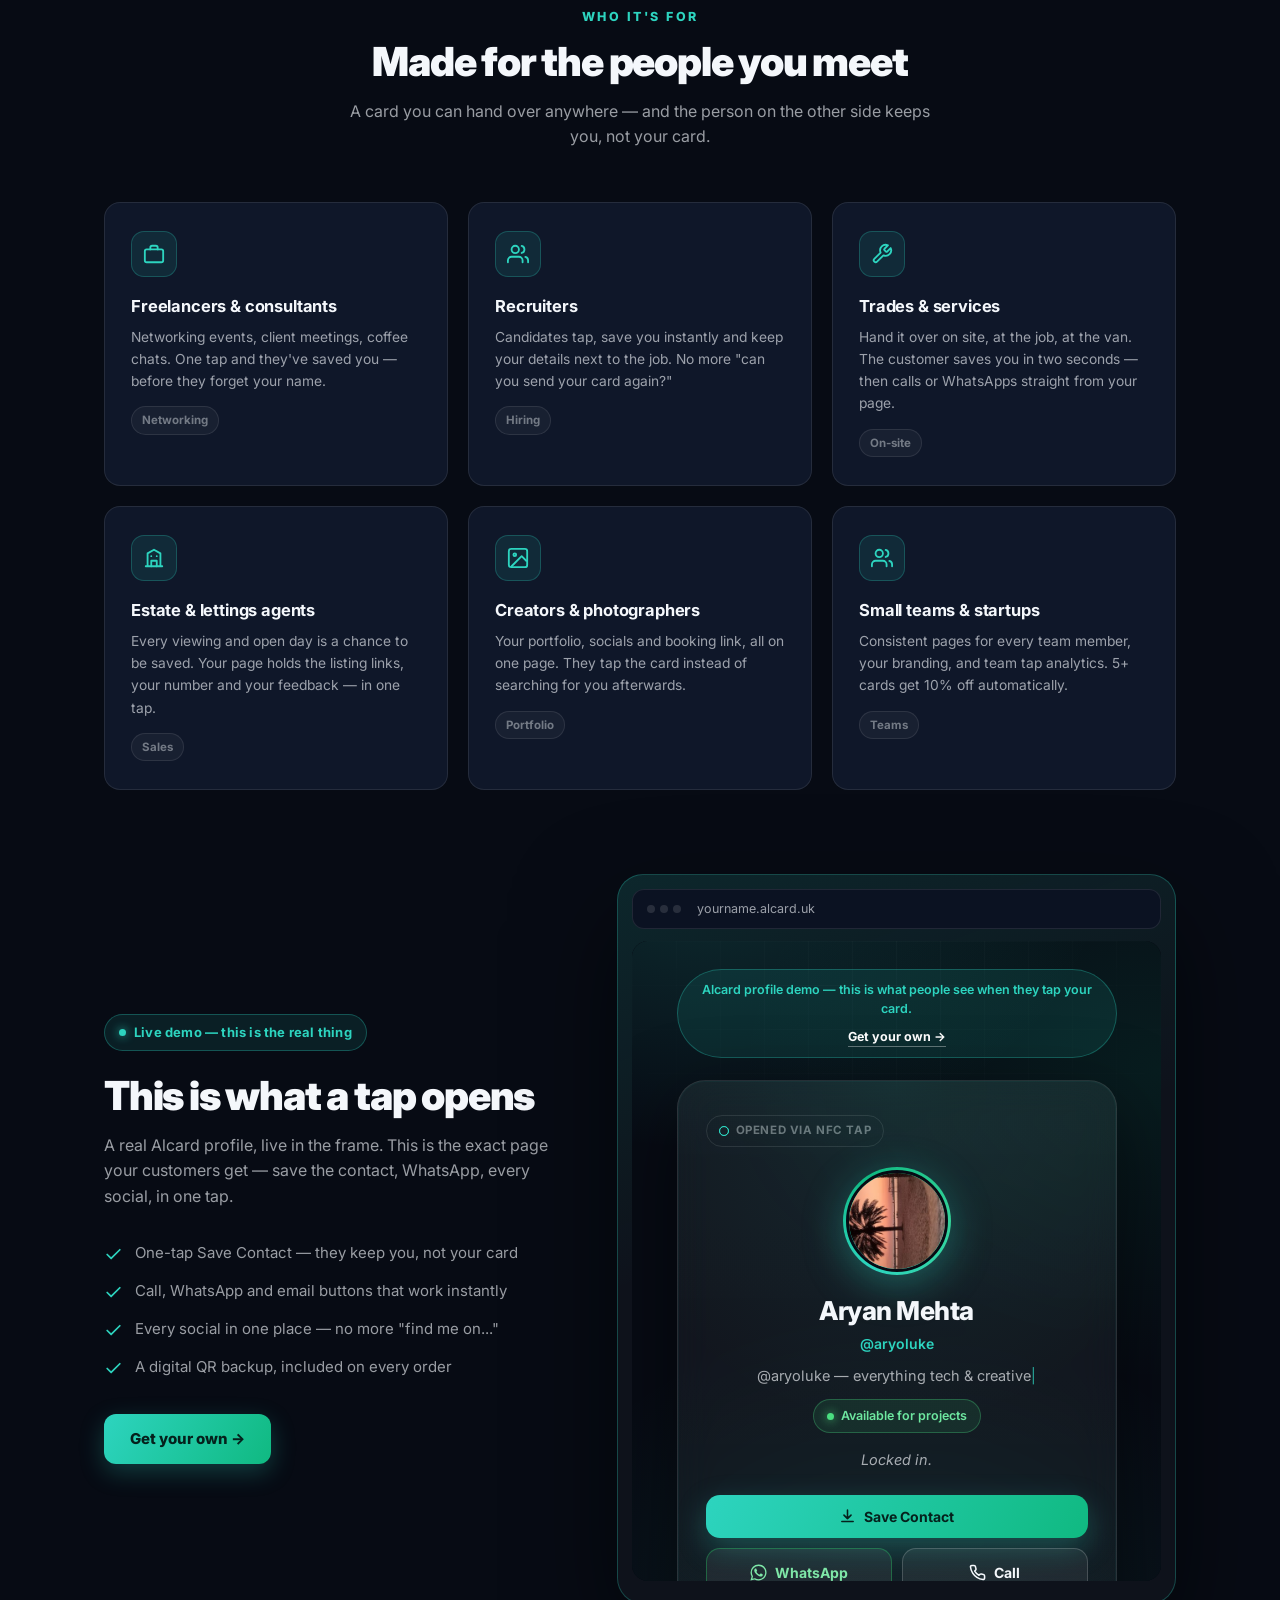
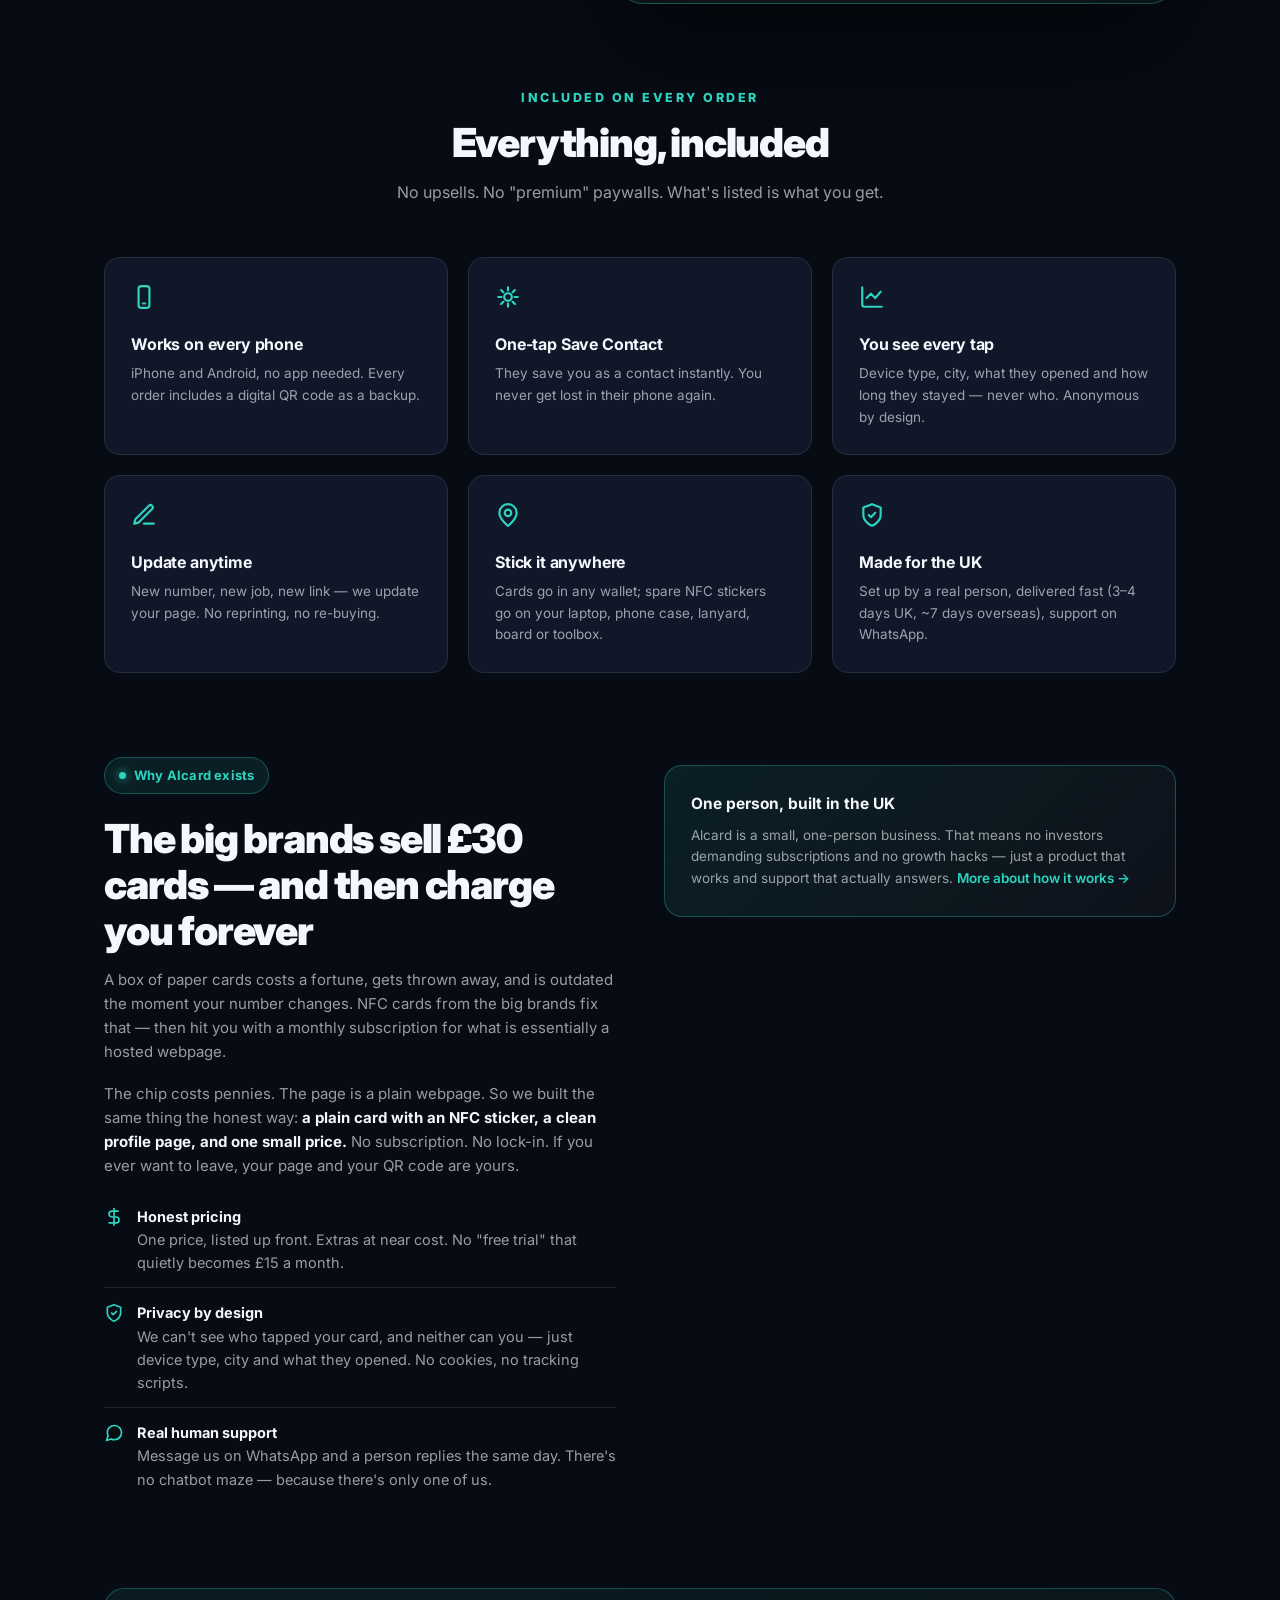
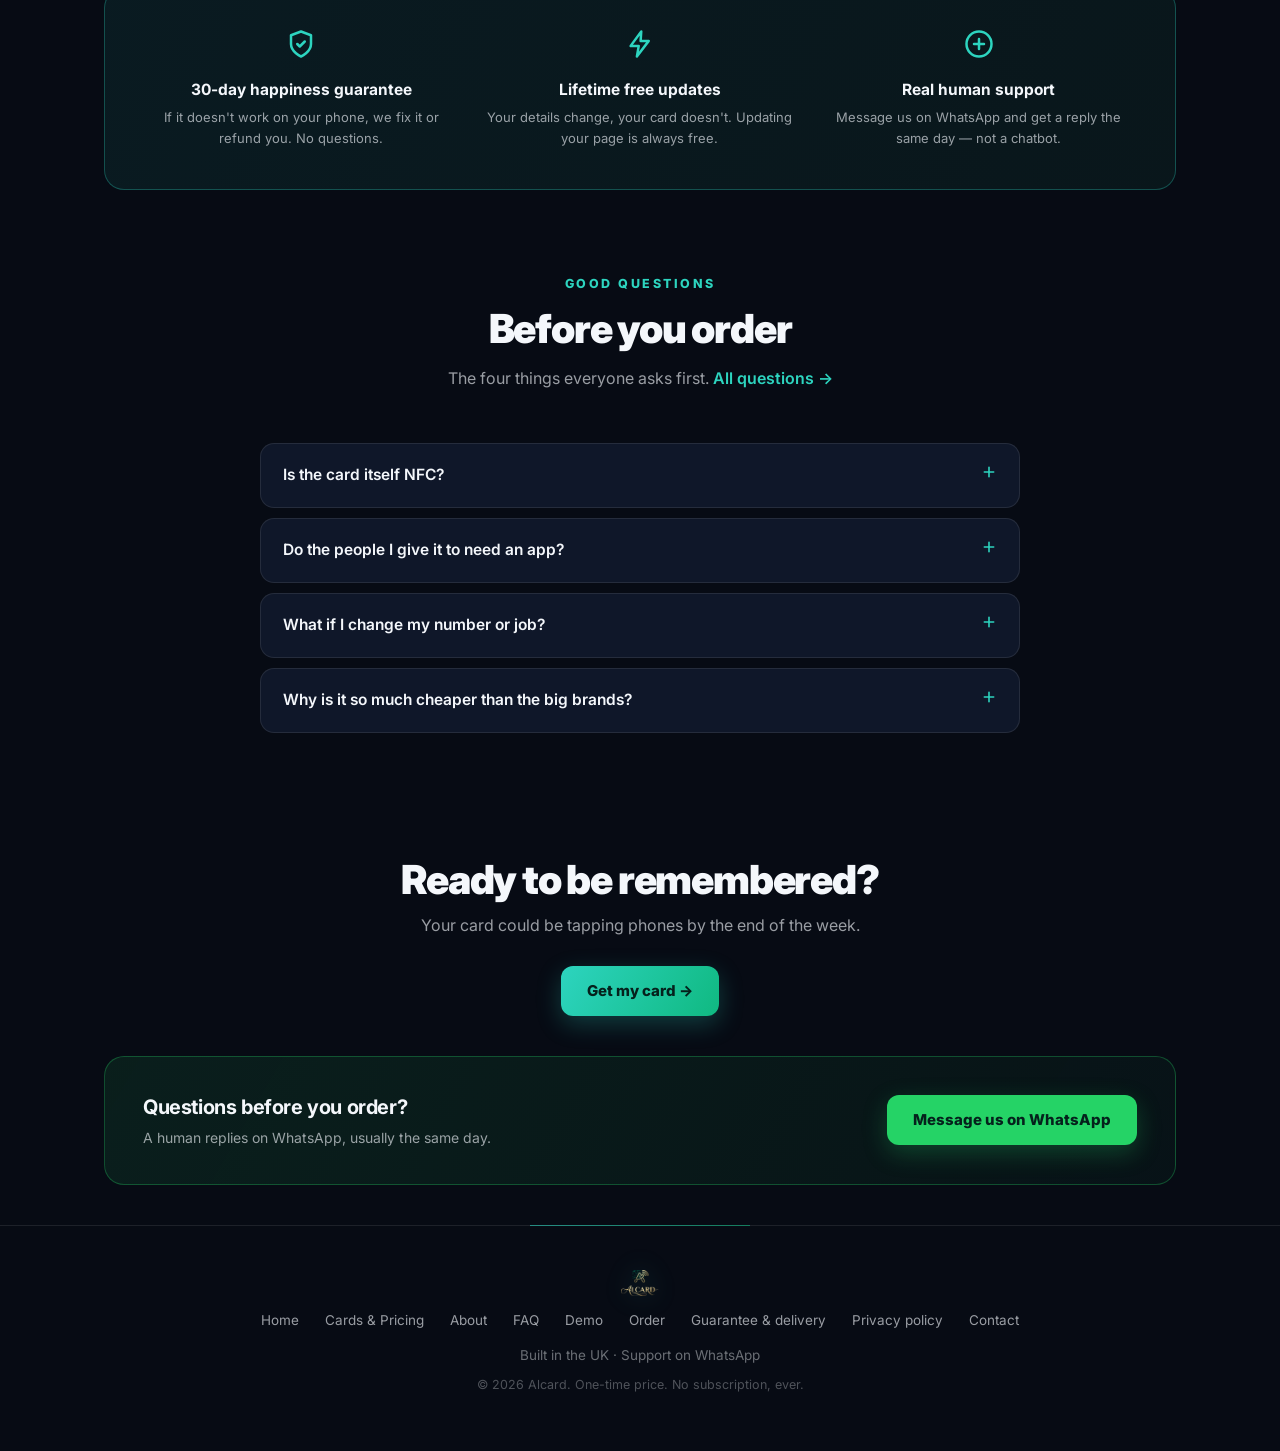
==== commit 6c02453f: "Site v2: aurora hero, stats + marquee, CSS card visuals, live order preview with summary & steppers," ====
--- a/index.html
+++ b/index.html
@@ -57,6 +57,7 @@
             <div class="nav-links" id="navLinks">
                 <a href="index.html" class="active">Home</a>
                 <a href="cards.html">Cards &amp; Pricing</a>
+                <a href="about.html">About</a>
                 <a href="faq.html">FAQ</a>
                 <a href="model.html">Demo</a>
             </div>
@@ -70,6 +71,7 @@
     <main id="main">
 
     <header class="hero" id="top">
+        <div class="aurora" aria-hidden="true"><span class="orb o1"></span><span class="orb o2"></span><span class="orb o3"></span></div>
         <div class="container hero-grid">
             <div>
                 <div class="kicker reveal in"><span class="pulse"></span>From £6.99 · one-time · no subscription</div>
@@ -88,11 +90,14 @@
 
             <div class="stage reveal in">
                 <div class="float-note">They tap · you're saved</div>
+                <span class="chip-float cf-1"><svg viewBox="0 0 24 24" fill="none" stroke-width="2.2" stroke-linecap="round" stroke-linejoin="round"><path d="M20 6 9 17l-5-5"/></svg>No app needed</span>
+                <span class="chip-float cf-2"><svg viewBox="0 0 24 24" fill="none" stroke-width="2.2" stroke-linecap="round" stroke-linejoin="round"><rect x="7" y="2" width="10" height="20" rx="2.5"/><line x1="11" y1="18" x2="13" y2="18"/></svg>Tap = saved</span>
+                <span class="chip-float cf-3"><svg viewBox="0 0 24 24" fill="none" stroke-width="2.2" stroke-linecap="round" stroke-linejoin="round"><path d="M12 3v18M5 8l7-5 7 5M5 16l7 5 7-5"/></svg>Free updates forever</span>
                 <div class="phone">
                     <div class="notch"></div>
                     <div class="screen">
                         <div class="time">9:41</div>
-                        <div class="ava"><img src="model-photo.jpg" alt="Aryan Mehta"></div>
+                        <div class="ava"><img src="model-photo.jpg" alt="Aryan Mehta" loading="lazy"></div>
                         <div class="nm">Aryan Mehta</div>
                         <div class="st">Founder of Alcard · Available</div>
                         <div class="row">
@@ -119,6 +124,23 @@
         </div>
     </header>
 
+    <section class="reveal" style="padding: 46px 0 0">
+        <div class="container">
+            <div class="stats-row">
+                <div class="stat"><b>£6.99</b><span>from — one-time, not monthly</span></div>
+                <div class="stat"><b>0</b><span>apps or subscriptions, ever</span></div>
+                <div class="stat"><b>2 seconds</b><span>for their phone to open your page</span></div>
+                <div class="stat"><b>3–4 days</b><span>from order to your door (UK)</span></div>
+            </div>
+        </div>
+    </section>
+
+    <section class="marquee" aria-hidden="true">
+        <div class="marquee-track">
+            <span>Freelancers</span><span>Recruiters</span><span>Estate agents</span><span>Tradespeople</span><span>Consultants</span><span>Coaches &amp; trainers</span><span>Photographers</span><span>Creators</span><span>Contractors</span><span>Sales teams</span><span>Startups</span><span>Founders</span><span>Freelancers</span><span>Recruiters</span><span>Estate agents</span><span>Tradespeople</span><span>Consultants</span><span>Coaches &amp; trainers</span><span>Photographers</span><span>Creators</span><span>Contractors</span><span>Sales teams</span><span>Startups</span><span>Founders</span>
+        </div>
+    </section>
+
     <section id="how" class="reveal">
         <div class="container">
             <div class="eyebrow">How it works</div>
@@ -142,6 +164,52 @@
                     <h3>Tap &amp; share</h3>
                     <p>Tap on any phone — your profile opens instantly. Save Contact, call, WhatsApp, socials. That's it.</p>
                     <span class="time">2 seconds</span>
+                </div>
+            </div>
+        </div>
+    </section>
+
+    <section id="usecases" class="reveal" style="padding-top: 0">
+        <div class="container">
+            <div class="eyebrow">Who it's for</div>
+            <h2>Made for the people you meet</h2>
+            <p class="sub">A card you can hand over anywhere — and the person on the other side keeps you, not your card.</p>
+            <div class="use-grid">
+                <div class="use-card">
+                    <div class="u-ico"><svg viewBox="0 0 24 24" fill="none" stroke-width="2" stroke-linecap="round" stroke-linejoin="round"><rect x="2" y="7" width="20" height="14" rx="2"/><path d="M16 7V5a2 2 0 0 0-2-2h-4a2 2 0 0 0-2 2v2"/></svg></div>
+                    <h4>Freelancers &amp; consultants</h4>
+                    <p>Networking events, client meetings, coffee chats. One tap and they've saved you — before they forget your name.</p>
+                    <span class="u-tag">Networking</span>
+                </div>
+                <div class="use-card">
+                    <div class="u-ico"><svg viewBox="0 0 24 24" fill="none" stroke-width="2" stroke-linecap="round" stroke-linejoin="round"><path d="M17 21v-2a4 4 0 0 0-4-4H5a4 4 0 0 0-4 4v2"/><circle cx="9" cy="7" r="4"/><path d="M23 21v-2a4 4 0 0 0-3-3.87M16 3.13a4 4 0 0 1 0 7.75"/></svg></div>
+                    <h4>Recruiters</h4>
+                    <p>Candidates tap, save you instantly and keep your details next to the job. No more "can you send your card again?"</p>
+                    <span class="u-tag">Hiring</span>
+                </div>
+                <div class="use-card">
+                    <div class="u-ico"><svg viewBox="0 0 24 24" fill="none" stroke-width="2" stroke-linecap="round" stroke-linejoin="round"><path d="M14.7 6.3a1 1 0 0 0 0 1.4l1.6 1.6a1 1 0 0 0 1.4 0l3.77-3.77a6 6 0 0 1-7.94 7.94l-6.91 6.91a2.12 2.12 0 0 1-3-3l6.91-6.91a6 6 0 0 1 7.94-7.94l-3.76 3.76z"/></svg></div>
+                    <h4>Trades &amp; services</h4>
+                    <p>Hand it over on site, at the job, at the van. The customer saves you in two seconds — then calls or WhatsApps straight from your page.</p>
+                    <span class="u-tag">On-site</span>
+                </div>
+                <div class="use-card">
+                    <div class="u-ico"><svg viewBox="0 0 24 24" fill="none" stroke-width="2" stroke-linecap="round" stroke-linejoin="round"><path d="M3 21h18M5 21V7l7-4 7 4v14"/><path d="M9 21v-6h6v6M9 10h.01M15 10h.01"/></svg></div>
+                    <h4>Estate &amp; lettings agents</h4>
+                    <p>Every viewing and open day is a chance to be saved. Your page holds the listing links, your number and your feedback — in one tap.</p>
+                    <span class="u-tag">Sales</span>
+                </div>
+                <div class="use-card">
+                    <div class="u-ico"><svg viewBox="0 0 24 24" fill="none" stroke-width="2" stroke-linecap="round" stroke-linejoin="round"><rect x="2" y="2" width="20" height="20" rx="2.5"/><circle cx="8.5" cy="8.5" r="1.5"/><path d="m21 15-5-5L5 21"/></svg></div>
+                    <h4>Creators &amp; photographers</h4>
+                    <p>Your portfolio, socials and booking link, all on one page. They tap the card instead of searching for you afterwards.</p>
+                    <span class="u-tag">Portfolio</span>
+                </div>
+                <div class="use-card">
+                    <div class="u-ico"><svg viewBox="0 0 24 24" fill="none" stroke-width="2" stroke-linecap="round" stroke-linejoin="round"><path d="M17 21v-2a4 4 0 0 0-4-4H5a4 4 0 0 0-4 4v2"/><circle cx="9" cy="7" r="4"/><path d="M23 21v-2a4 4 0 0 0-3-3.87M16 3.13a4 4 0 0 1 0 7.75"/></svg></div>
+                    <h4>Small teams &amp; startups</h4>
+                    <p>Consistent pages for every team member, your branding, and team tap analytics. 5+ cards get 10% off automatically.</p>
+                    <span class="u-tag">Teams</span>
                 </div>
             </div>
         </div>
@@ -165,7 +233,7 @@
                 <div class="demo-frame reveal">
                     <div class="urlbar">
                         <span class="dots"><span></span><span></span><span></span></span>
-                        <code>alcard.pages.dev/you</code>
+                        <code>yourname.alcard.uk</code>
                     </div>
                     <iframe src="model.html" title="Alcard profile demo" loading="lazy"></iframe>
                 </div>
@@ -208,6 +276,30 @@
                     <svg viewBox="0 0 24 24" fill="none" stroke-width="2" stroke-linecap="round" stroke-linejoin="round"><path d="M12 22s8-3.5 8-10V5l-8-3-8 3v7c0 6.5 8 10 8 10z"/><path d="m9 12 2 2 4-4"/></svg>
                     <h4>Made for the UK</h4>
                     <p>Set up by a real person, delivered fast (3–4 days UK, ~7 days overseas), support on WhatsApp.</p>
+                </div>
+            </div>
+        </div>
+    </section>
+
+    <section id="story" class="reveal" style="padding-top: 0">
+        <div class="container">
+            <div class="story-grid">
+                <div>
+                    <div class="kicker"><span class="pulse"></span>Why Alcard exists</div>
+                    <h2>The big brands sell £30 cards — and then charge you forever</h2>
+                    <p class="sub">A box of paper cards costs a fortune, gets thrown away, and is outdated the moment your number changes. NFC cards from the big brands fix that — then hit you with a monthly subscription for what is essentially a hosted webpage.</p>
+                    <p>The chip costs pennies. The page is a plain webpage. So we built the same thing the honest way: <strong>a plain card with an NFC sticker, a clean profile page, and one small price.</strong> No subscription. No lock-in. If you ever want to leave, your page and your QR code are yours.</p>
+                    <ul class="values">
+                        <li><svg viewBox="0 0 24 24" fill="none" stroke-width="2" stroke-linecap="round" stroke-linejoin="round"><path d="M12 2v20M17 5H9.5a3.5 3.5 0 0 0 0 7h5a3.5 3.5 0 0 1 0 7H6"/></svg><div><b>Honest pricing</b>One price, listed up front. Extras at near cost. No "free trial" that quietly becomes £15 a month.</div></li>
+                        <li><svg viewBox="0 0 24 24" fill="none" stroke-width="2" stroke-linecap="round" stroke-linejoin="round"><path d="M12 22s8-3.5 8-10V5l-8-3-8 3v7c0 6.5 8 10 8 10z"/><path d="m9 12 2 2 4-4"/></svg><div><b>Privacy by design</b>We can't see who tapped your card, and neither can you — just device type, city and what they opened. No cookies, no tracking scripts.</div></li>
+                        <li><svg viewBox="0 0 24 24" fill="none" stroke-width="2" stroke-linecap="round" stroke-linejoin="round"><path d="M21 11.5a8.38 8.38 0 0 1-.9 3.8 8.5 8.5 0 0 1-7.6 4.7 8.38 8.38 0 0 1-3.8-.9L3 21l1.9-5.7a8.38 8.38 0 0 1-.9-3.8 8.5 8.5 0 0 1 4.7-7.6 8.38 8.38 0 0 1 3.8-.9h.5a8.48 8.48 0 0 1 8 8v.5z"/></svg><div><b>Real human support</b>Message us on WhatsApp and a person replies the same day. There's no chatbot maze — because there's only one of us.</div></li>
+                    </ul>
+                </div>
+                <div>
+                    <div class="story-note">
+                        <h4>One person, built in the UK</h4>
+                        <p>Alcard is a small, one-person business. That means no investors demanding subscriptions and no growth hacks — just a product that works and support that actually answers. <a href="about.html" style="color: var(--accent); font-weight: 600; text-decoration: none;">More about how it works →</a></p>
+                    </div>
                 </div>
             </div>
         </div>
@@ -235,11 +327,49 @@
         </div>
     </section>
 
+    <section id="faq-home" class="reveal" style="padding-top: 0">
+        <div class="container">
+            <div class="eyebrow">Good questions</div>
+            <h2>Before you order</h2>
+            <p class="sub">The four things everyone asks first. <a href="faq.html" style="color: var(--accent); font-weight: 600; text-decoration: none;">All questions →</a></p>
+            <div class="faq-list">
+                <details>
+                    <summary>Is the card itself NFC?<span class="chev"><svg width="16" height="16" viewBox="0 0 24 24" fill="none" stroke="currentColor" stroke-width="2.4" stroke-linecap="round"><path d="M12 5v14M5 12h14"/></svg></span></summary>
+                    <p>No — the card is a plain card, and the NFC chip is a sticker attached to it. Tap the sticker. Same result as an NFC-embedded card, at a fraction of the price.</p>
+                </details>
+                <details>
+                    <summary>Do the people I give it to need an app?<span class="chev"><svg width="16" height="16" viewBox="0 0 24 24" fill="none" stroke="currentColor" stroke-width="2.4" stroke-linecap="round"><path d="M12 5v14M5 12h14"/></svg></span></summary>
+                    <p>No. Their phone opens your profile page in the browser automatically — contact details, socials and Save Contact. That's the whole point.</p>
+                </details>
+                <details>
+                    <summary>What if I change my number or job?<span class="chev"><svg width="16" height="16" viewBox="0 0 24 24" fill="none" stroke="currentColor" stroke-width="2.4" stroke-linecap="round"><path d="M12 5v14M5 12h14"/></svg></span></summary>
+                    <p>Message us and we update your profile page — free, forever. Your card never goes out of date, unlike paper cards.</p>
+                </details>
+                <details>
+                    <summary>Why is it so much cheaper than the big brands?<span class="chev"><svg width="16" height="16" viewBox="0 0 24 24" fill="none" stroke="currentColor" stroke-width="2.4" stroke-linecap="round"><path d="M12 5v14M5 12h14"/></svg></span></summary>
+                    <p>NFC chips cost pennies, your profile is hosted on free infrastructure, and setup is largely automated. We charge one small price, and extras at near cost.</p>
+                </details>
+            </div>
+        </div>
+    </section>
+
     <section class="final-cta">
         <div class="container">
             <h2>Ready to be remembered?</h2>
             <p>Your card could be tapping phones by the end of the week.</p>
             <a class="btn" href="order.html">Get my card →</a>
+        </div>
+    </section>
+
+    <section class="reveal" style="padding: 40px 0 0">
+        <div class="container">
+            <div class="wa-band">
+                <div>
+                    <h3>Questions before you order?</h3>
+                    <p>A human replies on WhatsApp, usually the same day.</p>
+                </div>
+                <a class="btn whatsapp" href="https://wa.me/447777940152?text=Hi!%20I%27ve%20got%20a%20question%20about%20Alcard." target="_blank" rel="noopener">Message us on WhatsApp</a>
+            </div>
         </div>
     </section>
 
@@ -250,9 +380,11 @@
         <div class="f-links">
             <a href="index.html">Home</a>
             <a href="cards.html">Cards &amp; Pricing</a>
+            <a href="about.html">About</a>
             <a href="faq.html">FAQ</a>
             <a href="model.html">Demo</a>
             <a href="order.html">Order</a>
+            <a href="guarantee.html">Guarantee &amp; delivery</a>
             <a href="privacy.html">Privacy policy</a>
             <a href="mailto:aryanjigar.jmehta@gmail.com">Contact</a>
         </div>
--- a/style.css
+++ b/style.css
@@ -512,3 +512,292 @@
 @media (max-width: 640px) {
     .mobile-cta { display: flex; }
 }
+
+/* ============================================================
+   Alcard v2 — depth & polish layer (additive; v1 contracts kept)
+   ============================================================ */
+
+/* ---------- Aurora hero orbs ---------- */
+.aurora { position: absolute; inset: 0; overflow: hidden; pointer-events: none; z-index: 0; }
+.orb {
+    position: absolute; border-radius: 50%; filter: blur(70px); opacity: 0.55;
+    animation: drift 18s ease-in-out infinite alternate;
+}
+.orb.o1 { width: 420px; height: 420px; left: -120px; top: -140px; background: radial-gradient(circle, rgba(45,212,191,0.28), transparent 70%); }
+.orb.o2 { width: 380px; height: 380px; right: -100px; top: 40px; background: radial-gradient(circle, rgba(16,185,129,0.22), transparent 70%); animation-delay: -6s; }
+.orb.o3 { width: 300px; height: 300px; left: 38%; bottom: -160px; background: radial-gradient(circle, rgba(45,212,191,0.16), transparent 70%); animation-delay: -12s; }
+@keyframes drift {
+    0%   { transform: translate(0, 0) scale(1); }
+    100% { transform: translate(46px, -34px) scale(1.14); }
+}
+.hero { position: relative; overflow: hidden; }
+.hero .container { position: relative; z-index: 2; }
+
+/* ---------- Floating hero chips ---------- */
+.chip-float {
+    position: absolute; z-index: 3; display: inline-flex; align-items: center; gap: 7px;
+    background: rgba(15, 23, 41, 0.88); border: 1px solid var(--line-strong);
+    backdrop-filter: blur(10px); -webkit-backdrop-filter: blur(10px);
+    border-radius: 100px; padding: 8px 14px; font-size: 12.5px; font-weight: 700; color: var(--text);
+    box-shadow: 0 14px 34px rgba(0, 0, 0, 0.45);
+    animation: floaty 5.5s ease-in-out infinite;
+}
+.chip-float svg { width: 15px; height: 15px; stroke: var(--accent); }
+.chip-float.cf-1 { right: -14px; top: 8%; animation-delay: -1.2s; }
+.chip-float.cf-2 { left: -22px; bottom: 6%; animation-delay: -3.4s; }
+.chip-float.cf-3 { right: 6px; bottom: -10px; animation-delay: -2.1s; }
+@media (max-width: 520px) {
+    .chip-float.cf-1 { right: 4px; top: 2%; }
+    .chip-float.cf-2 { left: 4px; bottom: 10%; }
+    .chip-float.cf-3 { display: none; }
+}
+
+/* ---------- Honest value stats ---------- */
+.stats-row {
+    display: grid; grid-template-columns: repeat(4, 1fr); gap: 16px; margin-top: 30px;
+}
+.stat {
+    background: rgba(255, 255, 255, 0.03); border: 1px solid var(--line);
+    border-radius: 14px; padding: 18px 14px; text-align: center;
+}
+.stat b { display: block; font-size: 24px; font-weight: 900; letter-spacing: -0.02em; color: var(--accent); }
+.stat span { font-size: 12px; color: var(--dim); }
+@media (max-width: 760px) { .stats-row { grid-template-columns: repeat(2, 1fr); } }
+
+/* ---------- Professions marquee ---------- */
+.marquee { overflow: hidden; padding: 26px 0; border-top: 1px solid var(--line); border-bottom: 1px solid var(--line); background: rgba(255,255,255,0.015); position: relative; }
+.marquee-track {
+    display: flex; gap: 44px; width: max-content;
+    animation: scroll-x 36s linear infinite;
+    mask-image: linear-gradient(90deg, transparent, black 12%, black 88%, transparent);
+    -webkit-mask-image: linear-gradient(90deg, transparent, black 12%, black 88%, transparent);
+}
+.marquee-track span { font-size: 14.5px; font-weight: 600; color: var(--dim); white-space: nowrap; display: inline-flex; align-items: center; gap: 44px; }
+.marquee-track span::after { content: "·"; color: var(--accent); font-weight: 900; }
+@keyframes scroll-x { from { transform: translateX(0); } to { transform: translateX(-50%); } }
+@media (prefers-reduced-motion: reduce) { .marquee-track { animation: none; flex-wrap: wrap; width: auto; } }
+
+/* ---------- Use-case grid ---------- */
+.use-grid { display: grid; grid-template-columns: repeat(3, 1fr); gap: 20px; }
+.use-card {
+    background: var(--bg-card); border: 1px solid var(--line); border-radius: var(--radius);
+    padding: 28px 26px; transition: transform 0.2s ease, border-color 0.2s ease, box-shadow 0.2s ease;
+    position: relative; overflow: hidden;
+}
+.use-card::before {
+    content: ""; position: absolute; top: 0; left: 0; right: 0; height: 2px;
+    background: var(--grad); opacity: 0; transition: opacity 0.2s ease;
+}
+.use-card:hover { transform: translateY(-4px); border-color: rgba(45, 212, 191, 0.4); box-shadow: 0 22px 54px rgba(0, 0, 0, 0.38); }
+.use-card:hover::before { opacity: 1; }
+.use-card .u-ico {
+    width: 46px; height: 46px; border-radius: 13px; display: flex; align-items: center; justify-content: center;
+    background: rgba(45, 212, 191, 0.1); border: 1px solid rgba(45, 212, 191, 0.25); margin-bottom: 16px;
+}
+.use-card .u-ico svg { width: 22px; height: 22px; stroke: var(--accent); }
+.use-card h4 { font-size: 16.5px; letter-spacing: -0.01em; margin-bottom: 7px; }
+.use-card p { font-size: 13.8px; color: var(--muted); margin-bottom: 14px; }
+.use-card .u-tag { display: inline-block; font-size: 11.5px; font-weight: 700; color: var(--dim); background: rgba(255,255,255,0.04); border: 1px solid var(--line); padding: 4px 10px; border-radius: 100px; }
+
+/* ---------- Story section ---------- */
+.story-grid { display: grid; grid-template-columns: 1fr 1fr; gap: 48px; align-items: start; }
+.story-grid .kicker, .story-grid h2, .story-grid .sub { text-align: left; justify-content: flex-start; margin-left: 0; }
+.story-grid .sub { margin-bottom: 18px; }
+.story-grid p { font-size: 15px; color: var(--muted); margin-bottom: 14px; }
+.story-grid p strong { color: var(--text); }
+.values { list-style: none; margin-top: 8px; }
+.values li {
+    display: flex; gap: 13px; align-items: flex-start; padding: 13px 0;
+    border-bottom: 1px solid var(--line); font-size: 14.5px; color: var(--muted);
+}
+.values li:last-child { border-bottom: none; }
+.values li b { color: var(--text); font-weight: 700; display: block; }
+.values li svg { width: 20px; height: 20px; stroke: var(--accent); flex-shrink: 0; margin-top: 2px; }
+.story-note {
+    background: linear-gradient(135deg, rgba(45,212,191,0.1), rgba(255,255,255,0.03));
+    border: 1px solid rgba(45,212,191,0.3); border-radius: 18px; padding: 26px; margin-top: 8px;
+}
+.story-note h4 { font-size: 15.5px; margin-bottom: 8px; }
+.story-note p { font-size: 13.5px; margin-bottom: 0; }
+@media (max-width: 900px) { .story-grid { grid-template-columns: 1fr; gap: 30px; } }
+
+/* ---------- WhatsApp band ---------- */
+.wa-band {
+    background: linear-gradient(120deg, rgba(37, 211, 102, 0.1), rgba(37, 211, 102, 0.04));
+    border: 1px solid rgba(37, 211, 102, 0.3); border-radius: 20px;
+    padding: 34px 38px; display: flex; align-items: center; justify-content: space-between; gap: 24px; flex-wrap: wrap;
+}
+.wa-band h3 { font-size: 20px; letter-spacing: -0.02em; margin-bottom: 4px; }
+.wa-band p { font-size: 14px; color: var(--muted); }
+.wa-band .btn.whatsapp { background: var(--whatsapp); }
+
+/* ---------- CSS card visuals (pricing tiers) ---------- */
+.card-visual {
+    width: 100%; max-width: 236px; aspect-ratio: 1.62; margin: 0 auto 22px;
+    border-radius: 15px; padding: 15px; position: relative; overflow: hidden;
+    display: flex; flex-direction: column; justify-content: space-between;
+    box-shadow: 0 24px 50px rgba(0, 0, 0, 0.45);
+    transition: transform 0.25s ease, box-shadow 0.25s ease;
+}
+.plan:hover .card-visual { transform: translateY(-3px) rotate(-1deg); box-shadow: 0 30px 60px rgba(0, 0, 0, 0.55); }
+.card-visual .cv-top { display: flex; align-items: center; justify-content: space-between; }
+.card-visual .cv-logo img { height: 15px; width: auto; background: rgba(7, 11, 20, 0.88); border-radius: 6px; padding: 3px 6px; }
+.card-visual .cv-mid { }
+.card-visual .cv-name { font-size: 16px; font-weight: 800; letter-spacing: -0.01em; line-height: 1.15; }
+.card-visual .cv-role { font-size: 9.5px; opacity: 0.66; margin-top: 2px; }
+.card-visual .cv-bottom { display: flex; align-items: center; justify-content: space-between; }
+.card-visual .cv-domain { font-size: 8.5px; font-weight: 700; letter-spacing: 0.4px; padding: 3px 8px; border-radius: 100px; }
+.card-visual .cv-nfc { display: flex; align-items: center; gap: 5px; }
+.card-visual .cv-nfc svg { width: 22px; height: 15px; }
+.card-visual .cv-nfc span { font-size: 8px; font-weight: 800; letter-spacing: 1.6px; opacity: 0.7; }
+/* PVC */
+.cv-pvc { background: linear-gradient(150deg, #FBF8F1, #E9E2D2); color: #101A2B; }
+.cv-pvc .cv-logo img { filter: none; }
+.cv-pvc .cv-nfc svg { stroke: #101A2B; }
+.cv-pvc .cv-nfc span { color: #101A2B; }
+/* Metal */
+.cv-metal { background: linear-gradient(150deg, #E8ECF2, #B9C2CE 45%, #8E99A8); color: #0B1222; }
+.cv-metal::after { content: ""; position: absolute; inset: 0; background: linear-gradient(115deg, rgba(255,255,255,0.5), transparent 40%); pointer-events: none; }
+.cv-metal .cv-logo img { filter: none; }
+.cv-metal .cv-nfc svg { stroke: #0B1222; }
+.cv-metal .cv-nfc span { color: #0B1222; }
+/* Premium (metal + domain chip) */
+.cv-premium { background: linear-gradient(150deg, #E8ECF2, #B9C2CE 45%, #8E99A8); color: #0B1222; }
+.cv-premium::after { content: ""; position: absolute; inset: 0; background: linear-gradient(115deg, rgba(255,255,255,0.5), transparent 40%); pointer-events: none; }
+.cv-premium .cv-logo img { filter: none; }
+.cv-premium .cv-domain { background: #05211C; color: #2DD4BF; }
+.cv-premium .cv-nfc svg { stroke: #0B1222; }
+.cv-premium .cv-nfc span { color: #0B1222; }
+/* Custom (business) */
+.cv-custom { background: linear-gradient(150deg, rgba(255,255,255,0.10), rgba(255,255,255,0.03)); border: 1.5px dashed var(--line-strong); }
+.cv-custom .cv-logo img { opacity: 0.9; }
+.cv-custom .cv-ph { font-size: 8.5px; font-weight: 800; letter-spacing: 1.6px; opacity: 0.6; text-align: center; border: 1.5px dashed rgba(255,255,255,0.35); border-radius: 8px; padding: 9px 6px; }
+.cv-custom .cv-nfc svg { stroke: var(--accent); }
+.cv-custom .cv-nfc span { color: var(--dim); }
+
+/* ---------- Team quantity calculator ---------- */
+.team-calc {
+    max-width: 640px; margin: 0 auto; text-align: center;
+    background: var(--bg-card); border: 1px solid var(--line); border-radius: 20px; padding: 30px;
+}
+.team-calc h3 { font-size: 17px; margin-bottom: 6px; }
+.team-calc p { font-size: 13.5px; color: var(--muted); margin-bottom: 18px; }
+.tc-row { display: flex; align-items: center; justify-content: center; gap: 16px; flex-wrap: wrap; }
+.tc-row .stepper { display: inline-flex; align-items: center; background: rgba(255,255,255,0.05); border: 1px solid var(--line-strong); border-radius: 12px; }
+.tc-row .st-btn {
+    width: 42px; height: 44px; background: none; border: none; color: var(--text);
+    font-size: 20px; font-weight: 700; cursor: pointer; border-radius: 10px;
+}
+.tc-row .st-btn:hover { background: rgba(45, 212, 191, 0.14); color: var(--accent); }
+.tc-row .st-btn:disabled { opacity: 0.3; cursor: default; }
+.tc-row input { width: 60px; text-align: center; background: transparent; border: none; color: var(--text); font-size: 17px; font-weight: 700; font-family: inherit; }
+.tc-result { margin-top: 16px; font-size: 14.5px; color: var(--muted); min-height: 24px; }
+.tc-result b { color: var(--accent); }
+.tc-result .saved { color: var(--accent); font-weight: 700; }
+
+/* ---------- Live card preview (order page) ---------- */
+.live-card {
+    width: 100%; max-width: 300px; aspect-ratio: 1.62; margin: 0 auto;
+    border-radius: 18px; padding: 20px; position: relative; overflow: hidden;
+    display: flex; flex-direction: column; justify-content: space-between;
+    box-shadow: 0 30px 60px rgba(0, 0, 0, 0.5);
+    transition: background 0.3s ease, color 0.3s ease;
+}
+.live-card.lc-pvc { background: linear-gradient(150deg, #FBF8F1, #E9E2D2); color: #101A2B; }
+.live-card.lc-metal { background: linear-gradient(150deg, #E8ECF2, #B9C2CE 45%, #8E99A8); color: #0B1222; }
+.live-card.lc-metal::after, .live-card.lc-premium::after { content: ""; position: absolute; inset: 0; background: linear-gradient(115deg, rgba(255,255,255,0.5), transparent 40%); pointer-events: none; }
+.live-card.lc-premium { background: linear-gradient(150deg, #E8ECF2, #B9C2CE 45%, #8E99A8); color: #0B1222; }
+.live-card .lc-top { display: flex; align-items: center; justify-content: space-between; position: relative; z-index: 1; }
+.live-card .lc-logo img { height: 17px; width: auto; background: rgba(7, 11, 20, 0.88); border-radius: 6px; padding: 3px 6px; }
+.live-card .lc-name { font-size: 19px; font-weight: 800; letter-spacing: -0.01em; line-height: 1.12; position: relative; z-index: 1; }
+.live-card .lc-role { font-size: 11px; opacity: 0.66; margin-top: 3px; position: relative; z-index: 1; }
+.live-card .lc-bottom { display: flex; align-items: center; justify-content: space-between; position: relative; z-index: 1; }
+.live-card .lc-domain { font-size: 9px; font-weight: 700; letter-spacing: 0.4px; padding: 4px 9px; border-radius: 100px; background: #05211C; color: #2DD4BF; }
+.live-card .lc-nfc { display: flex; align-items: center; gap: 6px; }
+.live-card .lc-nfc svg { width: 26px; height: 17px; }
+.live-card .lc-nfc span { font-size: 9px; font-weight: 800; letter-spacing: 1.8px; opacity: 0.7; }
+.live-card .lc-empty { opacity: 0.38; font-style: italic; }
+.preview-wrap { text-align: center; }
+.preview-label { font-size: 12px; font-weight: 700; letter-spacing: 1.4px; text-transform: uppercase; color: var(--dim); margin-bottom: 14px; }
+
+/* ---------- Itemized order summary ---------- */
+.summary-box {
+    margin-top: 24px; background: rgba(255, 255, 255, 0.03);
+    border: 1px solid var(--line); border-radius: 14px; padding: 16px 20px;
+}
+.sum-row { display: flex; justify-content: space-between; align-items: baseline; gap: 12px; font-size: 13.5px; color: var(--muted); padding: 5px 0; }
+.sum-row b { color: var(--text); font-weight: 600; }
+.sum-row .sum-val { white-space: nowrap; font-weight: 600; color: var(--text); }
+.sum-row.sum-free .sum-val { color: var(--accent); font-weight: 700; }
+.sum-row.sum-total { border-top: 1px solid var(--line); margin-top: 8px; padding-top: 12px; font-size: 15px; }
+.sum-row.sum-total b { font-size: 20px; font-weight: 900; letter-spacing: -0.02em; color: var(--accent); }
+.sum-note { margin-top: 10px; font-size: 12px; color: var(--dim); }
+.sum-note.team { color: var(--accent); font-weight: 600; }
+.sum-row[hidden], .sum-note[hidden], .live-card .lc-domain[hidden] { display: none !important; }
+
+/* ---------- Order grid (preview + form side by side) ---------- */
+.order-grid { display: grid; grid-template-columns: 0.78fr 1.22fr; gap: 40px; align-items: start; }
+.order-side { position: sticky; top: 100px; }
+@media (max-width: 900px) { .order-grid { grid-template-columns: 1fr; } .order-side { position: static; } }
+
+/* ---------- Qty steppers in order form ---------- */
+.qty-row .stepper { display: inline-flex; align-items: center; background: rgba(255,255,255,0.05); border: 1px solid var(--line-strong); border-radius: 10px; flex-shrink: 0; }
+.qty-row .st-btn { width: 34px; height: 38px; background: none; border: none; color: var(--text); font-size: 18px; font-weight: 700; cursor: pointer; border-radius: 8px; }
+.qty-row .st-btn:hover { background: rgba(45, 212, 191, 0.14); color: var(--accent); }
+.qty-row .st-btn:disabled { opacity: 0.3; cursor: default; }
+.qty-row input.qty { width: 46px; background: transparent; border: none; padding: 0; font-weight: 700; }
+
+/* ---------- Contact page ---------- */
+.contact-grid { display: grid; grid-template-columns: repeat(auto-fit, minmax(240px, 1fr)); gap: 20px; max-width: 860px; margin: 0 auto; }
+.c-card {
+    background: var(--bg-card); border: 1px solid var(--line); border-radius: var(--radius);
+    padding: 28px; text-align: center; transition: transform 0.2s ease, border-color 0.2s ease;
+}
+.c-card:hover { transform: translateY(-4px); border-color: rgba(45, 212, 191, 0.4); }
+.c-card .c-ico { width: 48px; height: 48px; margin: 0 auto 14px; border-radius: 14px; background: rgba(45,212,191,0.1); border: 1px solid rgba(45,212,191,0.25); display: flex; align-items: center; justify-content: center; }
+.c-card .c-ico svg { width: 22px; height: 22px; stroke: var(--accent); }
+.c-card h4 { font-size: 16px; margin-bottom: 6px; }
+.c-card p { font-size: 13.5px; color: var(--muted); margin-bottom: 12px; }
+.c-card .btn { padding: 10px 20px; font-size: 13.5px; }
+
+/* ---------- Prose pages (about / guarantee / privacy) ---------- */
+.prose { max-width: 720px; margin: 0 auto; }
+.prose h2 { text-align: left; font-size: 1.45rem; margin: 34px 0 10px; }
+.prose p { font-size: 15px; color: var(--muted); margin-bottom: 13px; }
+.prose p strong { color: var(--text); }
+.prose ul, .prose ol { margin: 0 0 16px 22px; font-size: 15px; color: var(--muted); }
+.prose li { margin-bottom: 7px; }
+.prose .tag-line { font-size: 16.5px; color: var(--muted); margin-bottom: 26px; }
+.prose .rule { border: none; border-top: 1px solid var(--line); margin: 30px 0; }
+.prose a { color: var(--accent); font-weight: 600; text-decoration: none; }
+.prose a:hover { text-decoration: underline; }
+.about-meta { text-align: center; margin-bottom: 30px; }
+.about-meta .kicker { justify-content: center; }
+.about-meta h1 { margin-bottom: 14px; }
+.about-meta p { color: var(--muted); max-width: 560px; margin: 0 auto; font-size: 16.5px; }
+
+/* ---------- v2 reduced-motion guards ---------- */
+@media (prefers-reduced-motion: reduce) {
+    .orb, .chip-float, .card-visual, .live-card { animation: none !important; }
+}
+
+/* ---------- v3: 4-step strip + back-to-top ---------- */
+.steps.steps-4 { grid-template-columns: repeat(4, 1fr); }
+@media (max-width: 960px) { .steps.steps-4 { grid-template-columns: repeat(2, 1fr); } }
+@media (max-width: 520px) { .steps.steps-4 { grid-template-columns: 1fr; } }
+
+.back-top {
+    position: fixed; right: 18px; bottom: 84px; z-index: 60;
+    width: 44px; height: 44px; border-radius: 50%;
+    border: 1px solid var(--line-strong);
+    background: rgba(7, 11, 20, 0.85); color: var(--text);
+    display: flex; align-items: center; justify-content: center;
+    cursor: pointer; opacity: 0; pointer-events: none;
+    transform: translateY(8px); transition: opacity .25s, transform .25s;
+    backdrop-filter: blur(6px);
+}
+.back-top svg { width: 18px; height: 18px; }
+.back-top.show { opacity: 1; pointer-events: auto; transform: none; }
+.back-top:hover { border-color: var(--accent); color: var(--accent); }
+@media (min-width: 961px) { .back-top { bottom: 28px; } }
+@media (prefers-reduced-motion: reduce) { .back-top { transition: none; } }
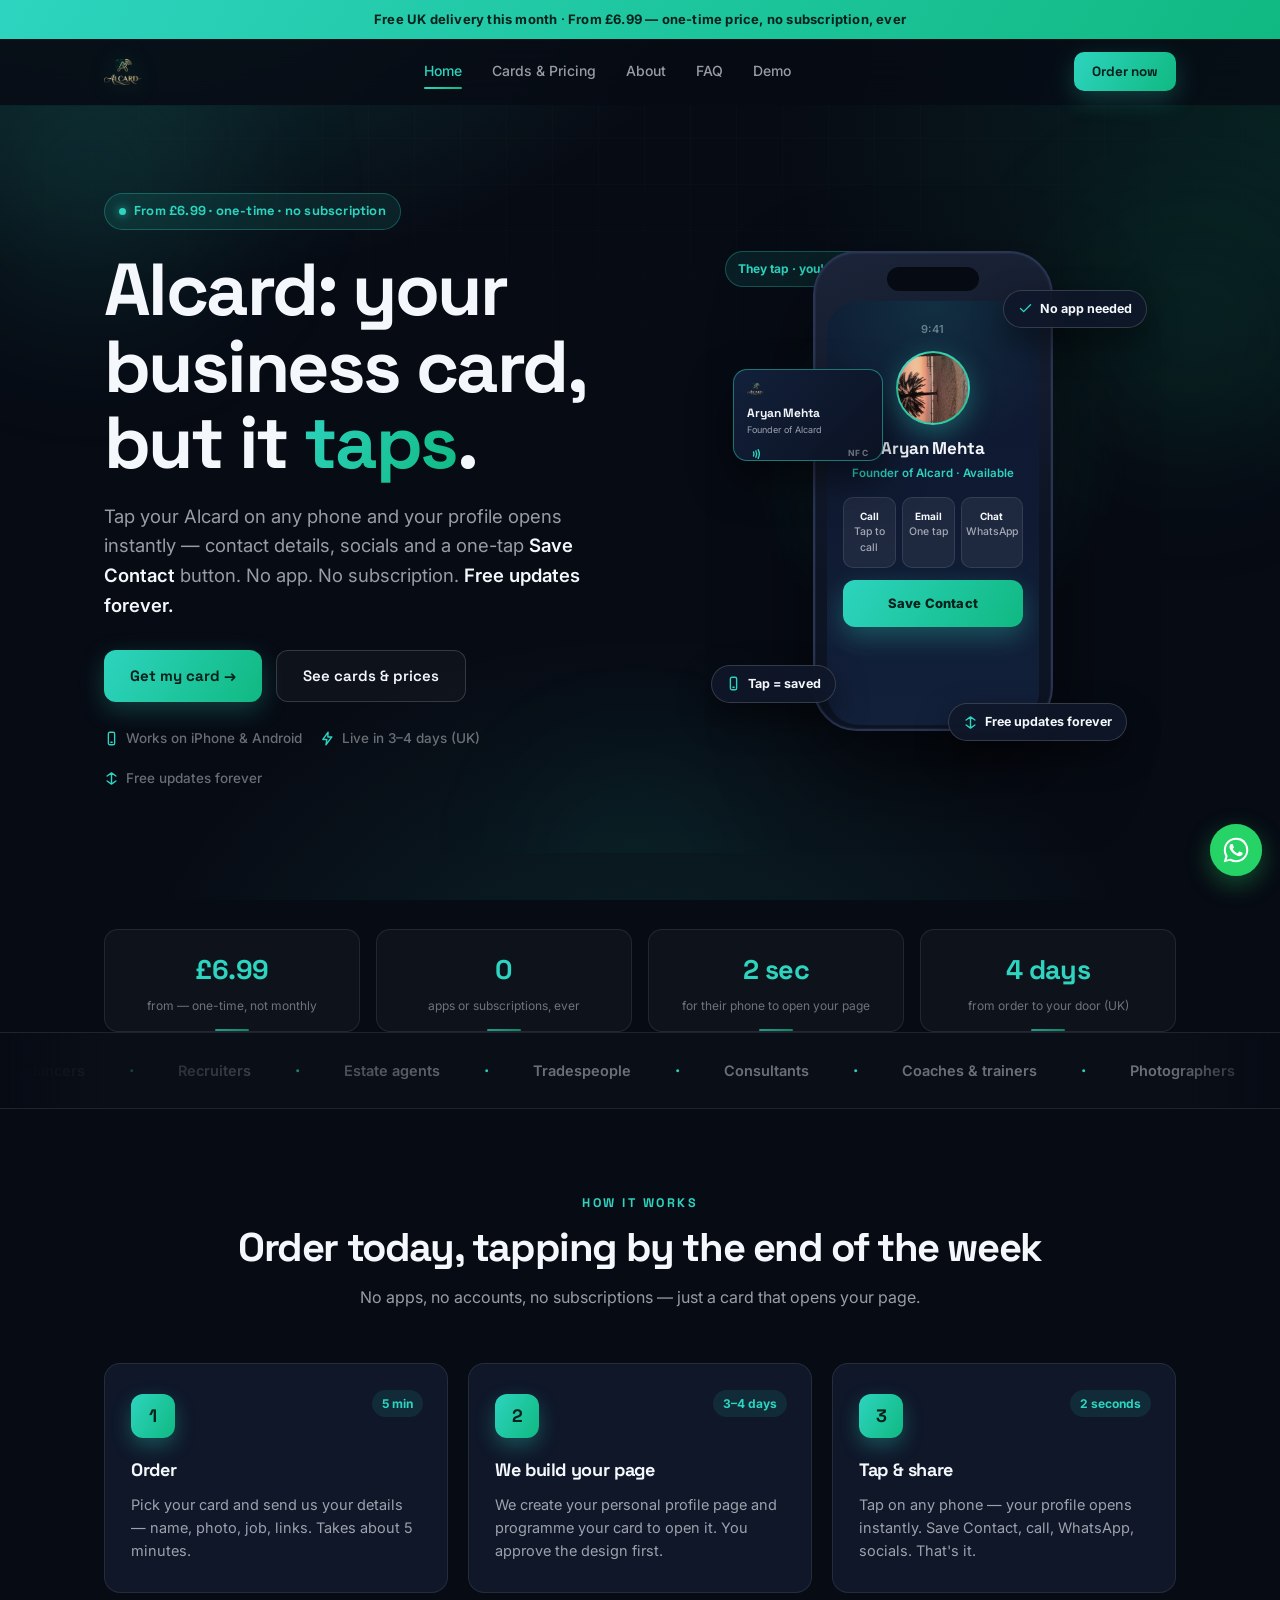
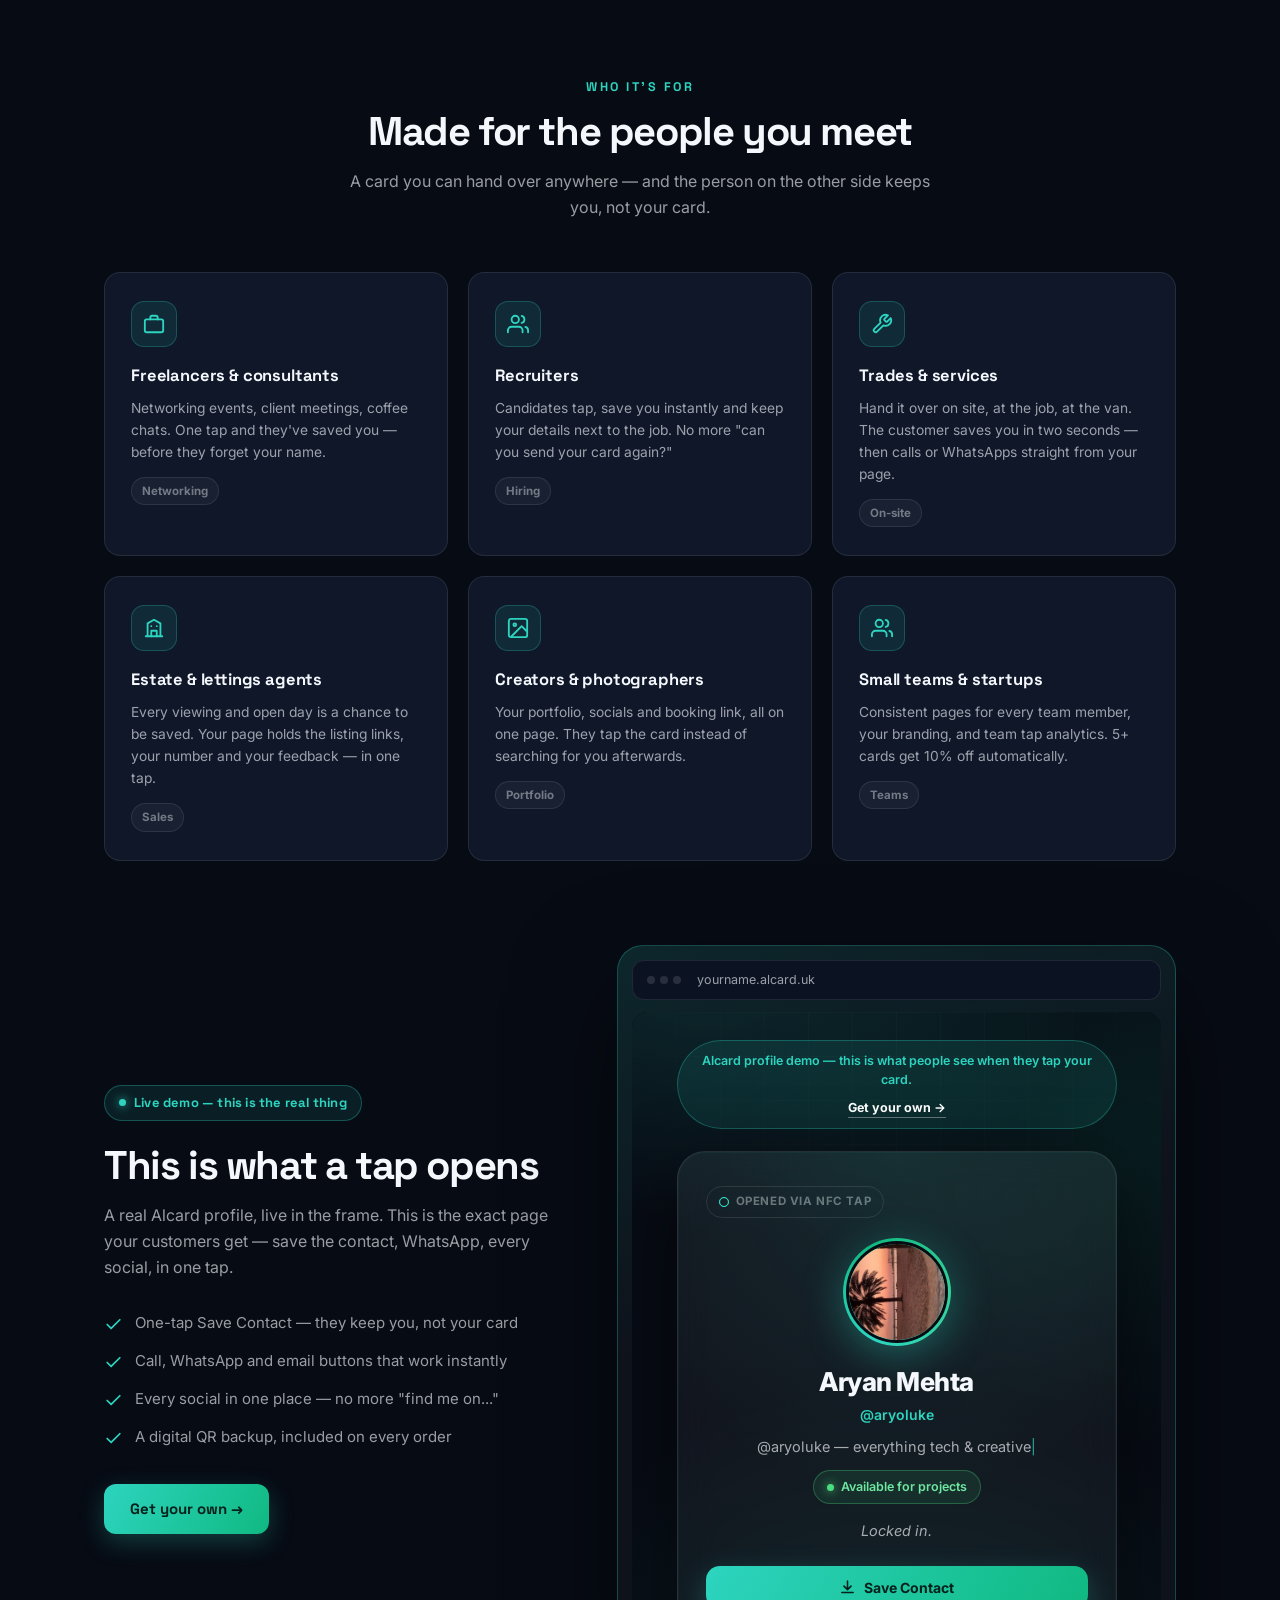
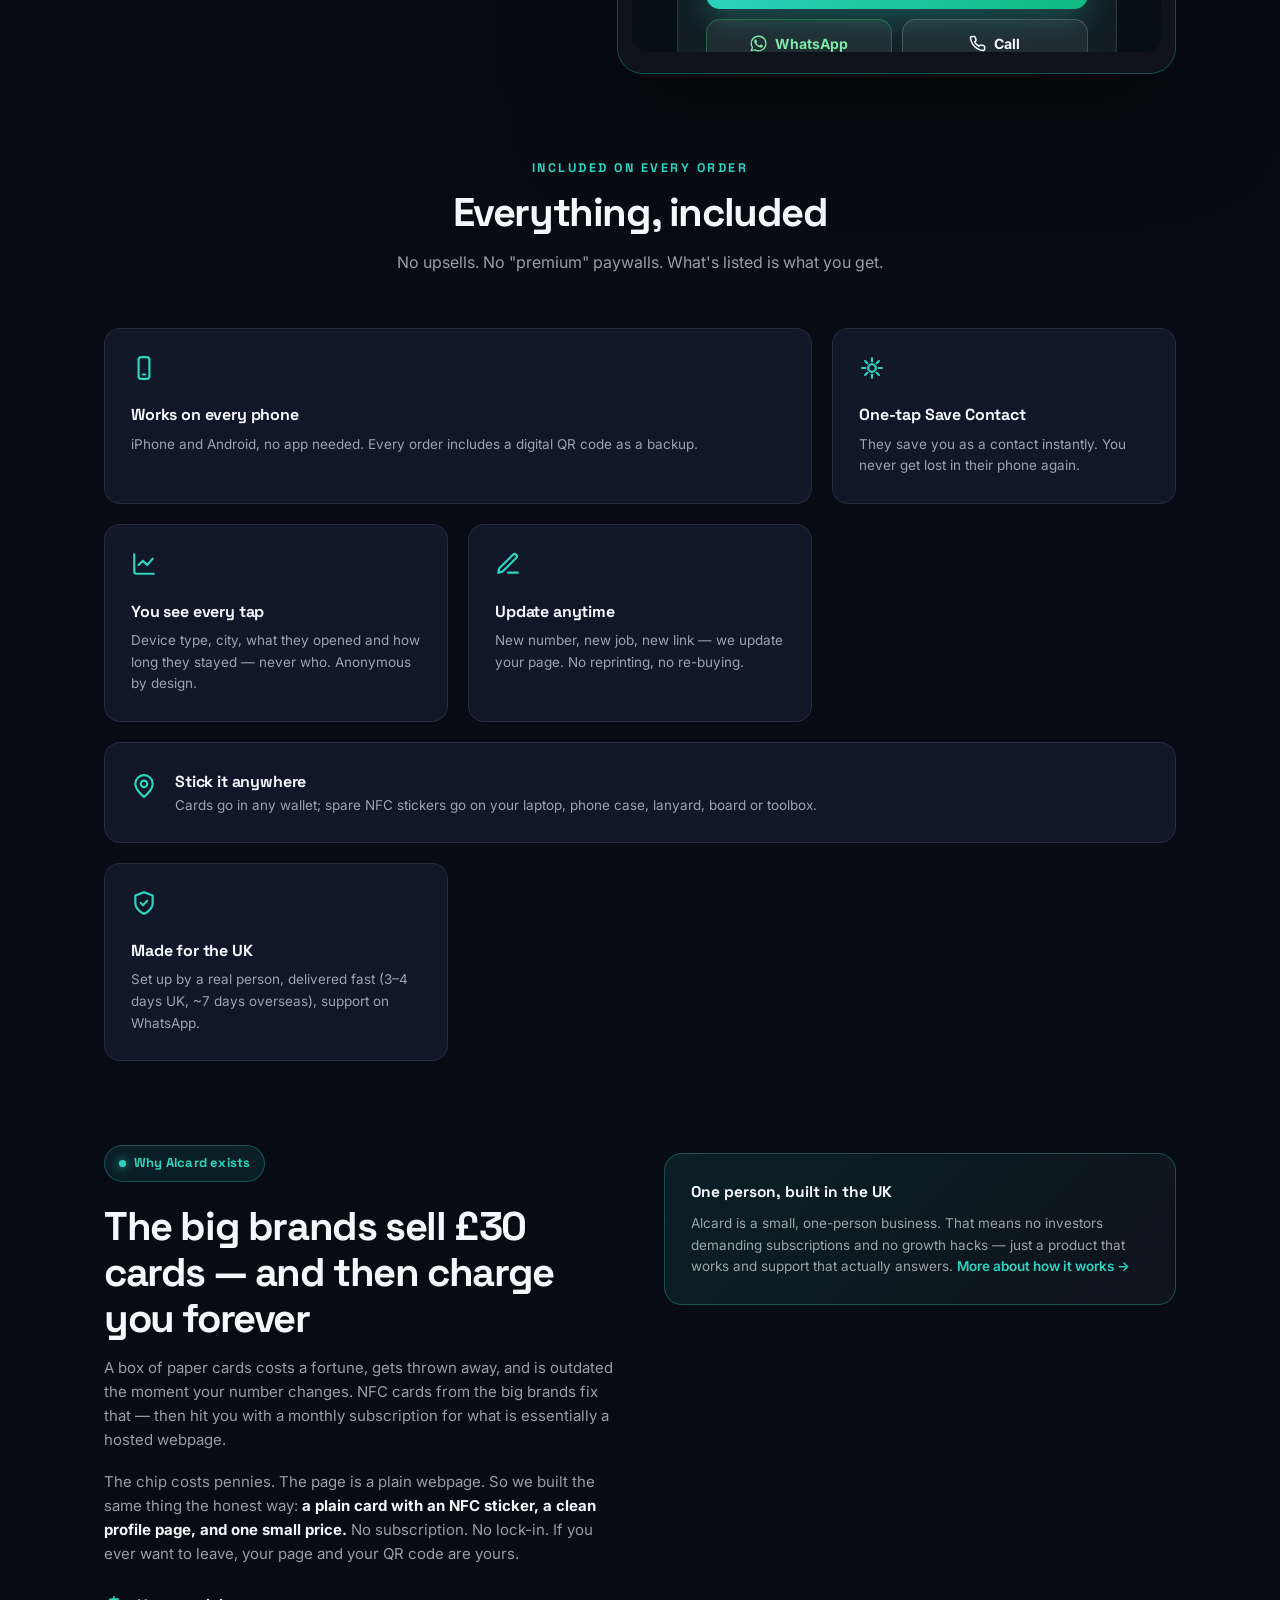
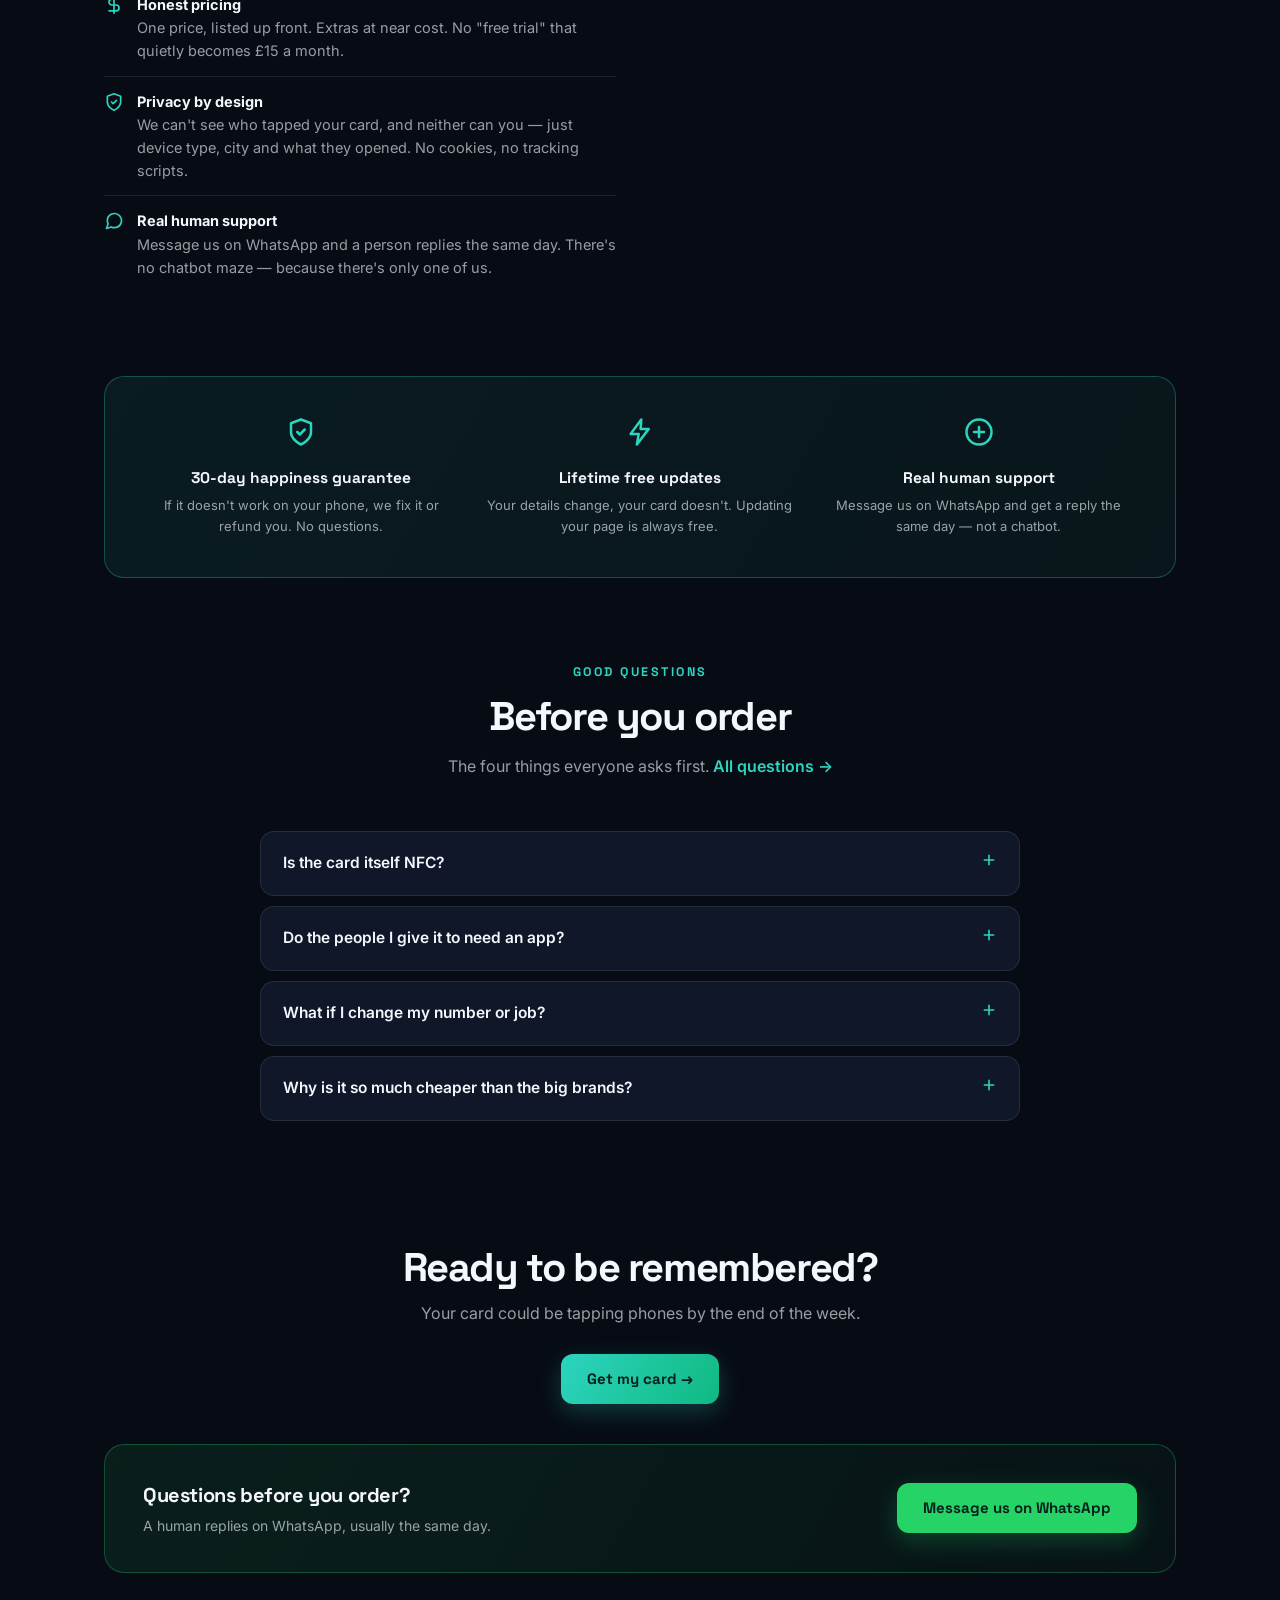
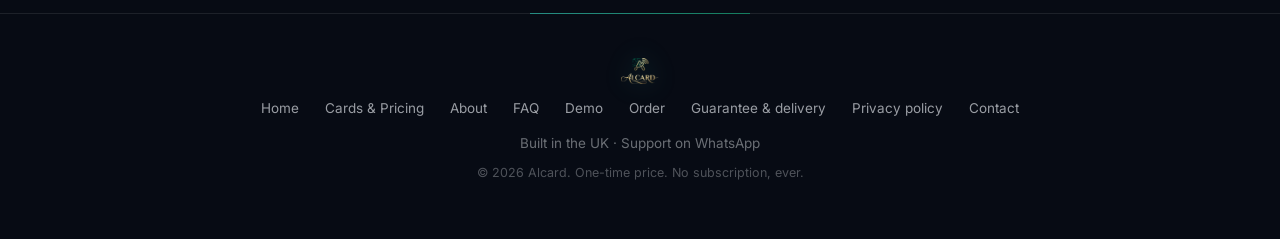
==== commit 0636fab2: "Round 4 redesign: Space Grotesk display type, shimmer gradient, button shine, bento included-grid, p" ====
--- a/index.html
+++ b/index.html
@@ -23,7 +23,7 @@
     <link rel="icon" href="mark.svg">
     <link rel="preconnect" href="https://fonts.googleapis.com">
     <link rel="preconnect" href="https://fonts.gstatic.com" crossorigin>
-    <link href="https://fonts.googleapis.com/css2?family=Inter:wght@400;500;600;700;800;900&display=swap" rel="stylesheet">
+    <link href="https://fonts.googleapis.com/css2?family=Inter:wght@400;500;600;700;800;900&family=Space+Grotesk:wght@500;600;700&display=swap" rel="stylesheet">
     <link rel="stylesheet" href="style.css">
     <script type="application/ld+json">
     {
@@ -127,10 +127,10 @@
     <section class="reveal" style="padding: 46px 0 0">
         <div class="container">
             <div class="stats-row">
-                <div class="stat"><b>£6.99</b><span>from — one-time, not monthly</span></div>
-                <div class="stat"><b>0</b><span>apps or subscriptions, ever</span></div>
-                <div class="stat"><b>2 seconds</b><span>for their phone to open your page</span></div>
-                <div class="stat"><b>3–4 days</b><span>from order to your door (UK)</span></div>
+                <div class="stat"><b data-count="6.99" data-prefix="£" data-decimals="2">£0.00</b><span>from — one-time, not monthly</span></div>
+                <div class="stat"><b data-count="0">0</b><span>apps or subscriptions, ever</span></div>
+                <div class="stat"><b data-count="2" data-suffix=" sec">2 sec</b><span>for their phone to open your page</span></div>
+                <div class="stat"><b data-count="4" data-suffix=" days">4 days</b><span>from order to your door (UK)</span></div>
             </div>
         </div>
     </section>
@@ -247,7 +247,7 @@
             <h2>Everything, included</h2>
             <p class="sub">No upsells. No "premium" paywalls. What's listed is what you get.</p>
             <div class="inc-grid">
-                <div class="inc">
+                <div class="inc wide">
                     <svg viewBox="0 0 24 24" fill="none" stroke-width="2" stroke-linecap="round" stroke-linejoin="round"><rect x="7" y="2" width="10" height="20" rx="2.5"/><line x1="11" y1="18" x2="13" y2="18"/></svg>
                     <h4>Works on every phone</h4>
                     <p>iPhone and Android, no app needed. Every order includes a digital QR code as a backup.</p>
@@ -267,7 +267,7 @@
                     <h4>Update anytime</h4>
                     <p>New number, new job, new link — we update your page. No reprinting, no re-buying.</p>
                 </div>
-                <div class="inc">
+                <div class="inc full">
                     <svg viewBox="0 0 24 24" fill="none" stroke-width="2" stroke-linecap="round" stroke-linejoin="round"><path d="M20 10c0 6-8 12-8 12s-8-6-8-12a8 8 0 0 1 16 0z"/><circle cx="12" cy="10" r="3"/></svg>
                     <h4>Stick it anywhere</h4>
                     <p>Cards go in any wallet; spare NFC stickers go on your laptop, phone case, lanyard, board or toolbox.</p>
--- a/style.css
+++ b/style.css
@@ -781,8 +781,7 @@
     .orb, .chip-float, .card-visual, .live-card { animation: none !important; }
 }
 
-/* ---------- v3: 4-step strip + back-to-top ---------- */
-.steps.steps-4 { grid-template-columns: repeat(4, 1fr); }
+/* ---------- v3: 4-step strip + back-to-top ---------- */.steps.steps-4 { grid-template-columns: repeat(4, 1fr); }
 @media (max-width: 960px) { .steps.steps-4 { grid-template-columns: repeat(2, 1fr); } }
 @media (max-width: 520px) { .steps.steps-4 { grid-template-columns: 1fr; } }
 
@@ -799,5 +798,124 @@
 .back-top svg { width: 18px; height: 18px; }
 .back-top.show { opacity: 1; pointer-events: auto; transform: none; }
 .back-top:hover { border-color: var(--accent); color: var(--accent); }
-@media (min-width: 961px) { .back-top { bottom: 28px; } }
+@media (max-width: 960px) { .back-top { bottom: 144px; } }
+@media (min-width: 961px) { .back-top { bottom: 92px; } }
 @media (prefers-reduced-motion: reduce) { .back-top { transition: none; } }
+
+/* Floating WhatsApp bubble — real support channel on every page */
+.wa-bubble {
+    position: fixed; right: 18px; bottom: 84px; z-index: 61;
+    width: 52px; height: 52px; border-radius: 50%;
+    background: #25D366; color: #fff;
+    display: flex; align-items: center; justify-content: center;
+    box-shadow: 0 8px 24px rgba(37, 211, 102, 0.35);
+    transition: transform .2s ease;
+}
+.wa-bubble svg { width: 26px; height: 26px; }
+.wa-bubble:hover { transform: scale(1.06); }
+.wa-bubble::after {
+    content: ""; position: absolute; inset: 0; border-radius: 50%;
+    border: 2px solid rgba(37, 211, 102, 0.55);
+    animation: wa-ping 2.6s ease-out infinite;
+    pointer-events: none;
+}
+@keyframes wa-ping { 0% { transform: scale(1); opacity: 1; } 75%, 100% { transform: scale(1.7); opacity: 0; } }
+@media (min-width: 961px) { .wa-bubble { bottom: 24px; } }
+@media (prefers-reduced-motion: reduce) { .wa-bubble, .wa-bubble::after { transition: none; animation: none; } }
+
+/* ============================================================
+   v4 — visual redesign pass
+   Display type, richer glows, shimmering gradient, button shine,
+   bento "included" grid, plan-card lift, 3D tilt support, counters
+   ============================================================ */
+
+:root { --font-display: 'Space Grotesk', 'Inter', -apple-system, sans-serif; }
+
+/* ---- Display type across headings & key numbers ---- */
+h1, h2, h3, h4, .kicker, .eyebrow, .num, .btn, .logo, .stat b,
+.tc-name, .nm, .sum-total b, .t-val, .step h3 { font-family: var(--font-display); }
+h1, h2, h3 { letter-spacing: -0.035em; }
+.hero h1 { font-size: clamp(2.9rem, 6.2vw, 4.6rem); line-height: 1.04; }
+.hero-sub { font-size: 18.5px; }
+.page-head h1 { font-size: clamp(2.4rem, 5vw, 3.4rem); }
+
+/* ---- Animated shimmer on gradient text ---- */
+.grad {
+    background: linear-gradient(120deg, #2DD4BF 0%, #34D399 40%, #22D3EE 75%, #2DD4BF 100%);
+    background-size: 220% auto;
+    -webkit-background-clip: text; background-clip: text;
+    -webkit-text-fill-color: transparent; color: transparent;
+    animation: grad-shift 5s linear infinite;
+}
+@keyframes grad-shift { to { background-position: 220% center; } }
+
+/* ---- Richer ambient glow behind everything ---- */
+body::before {
+    background:
+        radial-gradient(880px 540px at 12% -8%, rgba(45, 212, 191, 0.19), transparent 65%),
+        radial-gradient(920px 620px at 105% 12%, rgba(16, 185, 129, 0.14), transparent 62%),
+        radial-gradient(800px 660px at 50% 118%, rgba(45, 212, 191, 0.12), transparent 65%),
+        var(--bg);
+}
+
+/* ---- Primary buttons: position for shine sweep ---- */
+.btn { position: relative; overflow: hidden; }
+.btn:not(.ghost)::after {
+    content: ""; position: absolute; top: 0; left: -80%; width: 45%; height: 100%;
+    background: linear-gradient(100deg, transparent, rgba(255, 255, 255, 0.38), transparent);
+    transform: skewX(-20deg);
+    animation: btn-shine 3.4s ease-in-out infinite;
+    pointer-events: none;
+}
+@keyframes btn-shine { 0%, 55% { left: -80%; } 85%, 100% { left: 135%; } }
+.btn:hover { transform: translateY(-3px) scale(1.015); box-shadow: 0 14px 38px rgba(45, 212, 191, 0.42); }
+
+/* ---- Plan cards: gradient hairline + deeper hover glow ---- */
+.plan::before {
+    content: ""; position: absolute; top: 0; left: 0; right: 0; height: 3px;
+    border-radius: 20px 20px 0 0;
+    background: var(--grad); opacity: 0.45; transition: opacity 0.2s ease;
+}
+.plan:hover::before { opacity: 1; }
+.plan:hover {
+    transform: translateY(-7px);
+    border-color: rgba(45, 212, 191, 0.45);
+    box-shadow: 0 26px 60px rgba(0, 0, 0, 0.45), 0 0 0 1px rgba(45, 212, 191, 0.22), 0 0 44px rgba(45, 212, 191, 0.14);
+}
+
+/* ---- "Included" bento grid ---- */
+.inc-grid .inc.wide { grid-column: span 2; }
+.inc-grid .inc.full { grid-column: 1 / -1; display: grid; grid-template-columns: auto 1fr; grid-template-rows: auto auto; column-gap: 18px; align-items: center; }
+.inc-grid .inc.full svg { grid-row: 1 / span 2; }
+.inc-grid .inc.full h4 { margin-bottom: 0; }
+.inc-grid .inc.full p { margin-bottom: 0; }
+.inc:hover { transform: translateY(-4px); border-color: rgba(45, 212, 191, 0.4); box-shadow: 0 16px 40px rgba(0, 0, 0, 0.35); }
+@media (max-width: 760px) {
+    .inc-grid .inc.wide, .inc-grid .inc.full { grid-column: auto; display: block; }
+}
+
+/* ---- Stats: bigger display numbers ---- */
+.stat b { font-size: 27px; }
+.stat { position: relative; padding-bottom: 14px; }
+.stat::after {
+    content: ""; position: absolute; left: 50%; bottom: 0; width: 34px; height: 2px;
+    transform: translateX(-50%);
+    background: var(--grad); border-radius: 2px; opacity: 0.7;
+}
+
+/* ---- Marquee edge fade ---- */
+.marquee::before, .marquee::after {
+    content: ""; position: absolute; top: 0; bottom: 0; width: 110px; z-index: 3;
+    pointer-events: none;
+}
+.marquee::before { left: 0; background: linear-gradient(90deg, var(--bg), transparent); }
+.marquee::after { right: 0; background: linear-gradient(-90deg, var(--bg), transparent); }
+
+/* ---- 3D tilt support for the hero tap card ---- */
+.tap-card { will-change: transform; }
+.tap-card.tilt { animation: none; transition: transform 0.12s ease; }
+
+/* ---- Reduced-motion guards for v4 ---- */
+@media (prefers-reduced-motion: reduce) {
+    .grad, .btn::after { animation: none; }
+}
